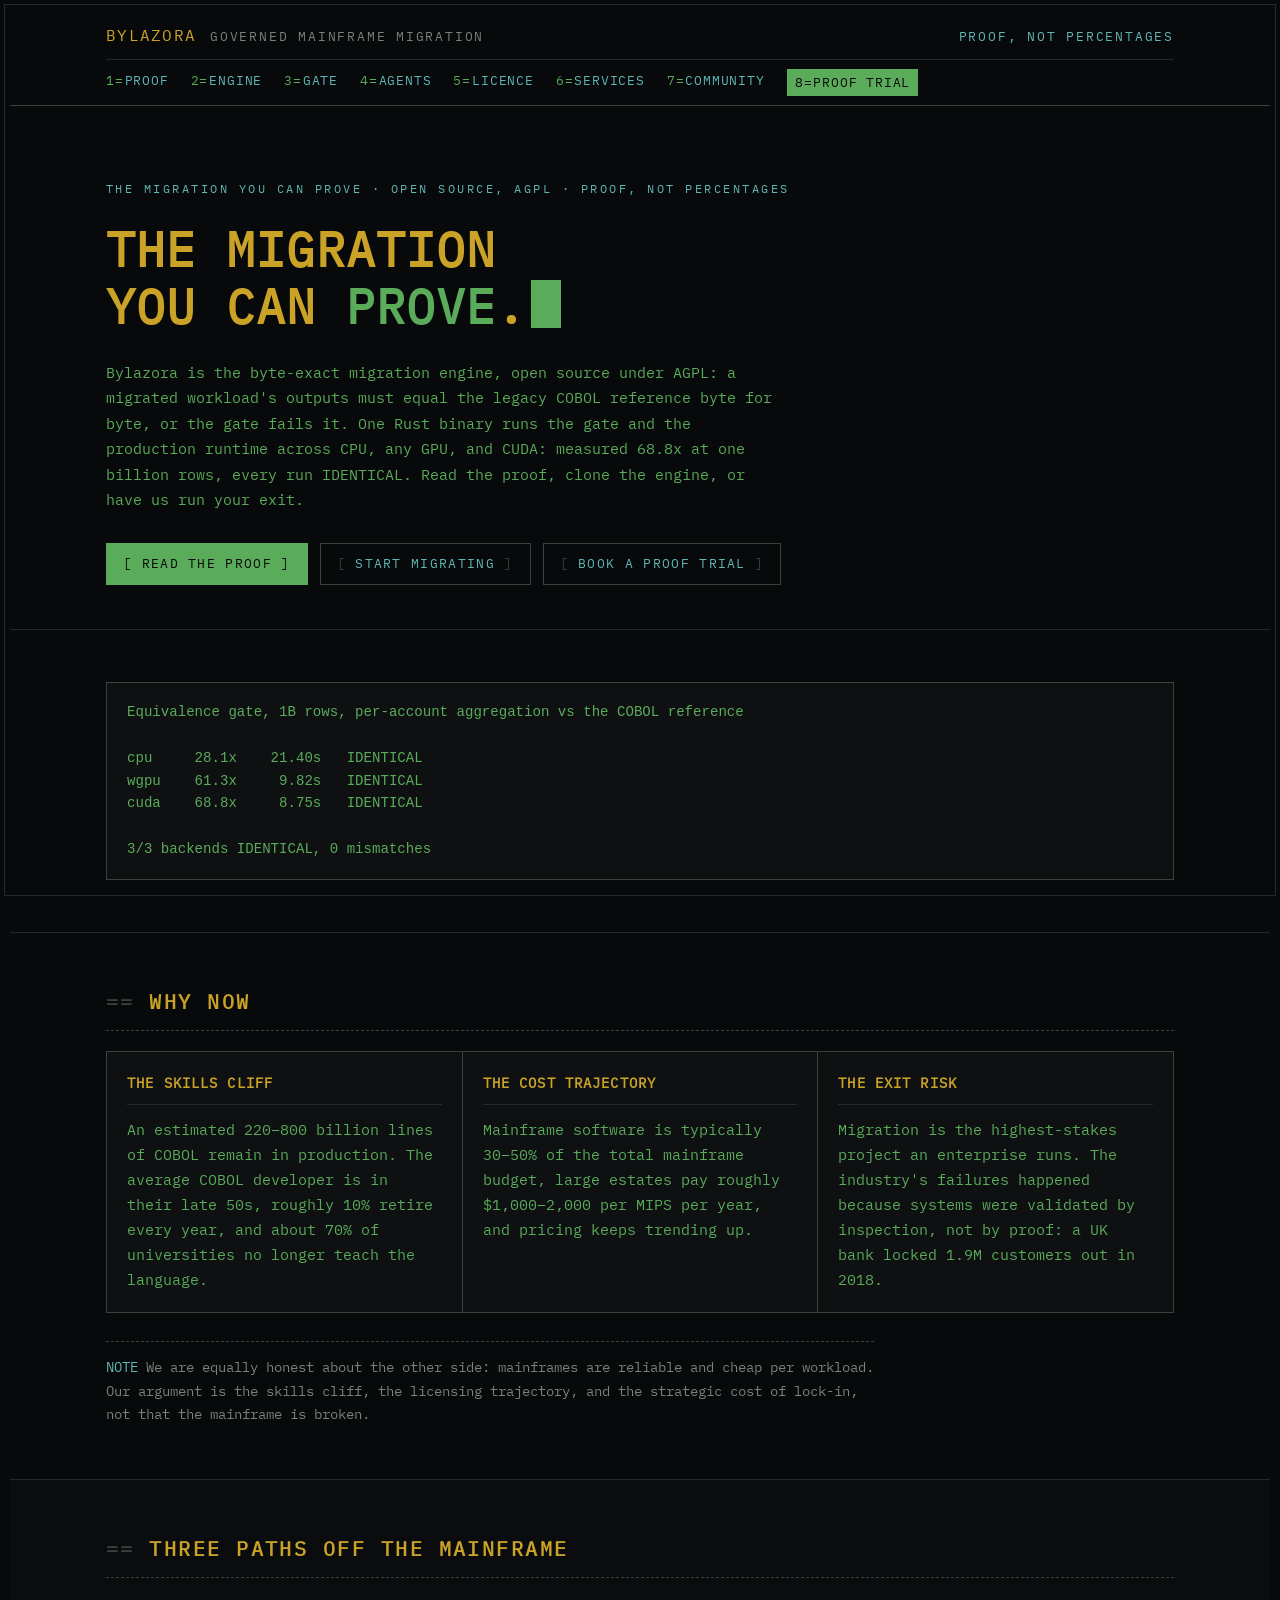
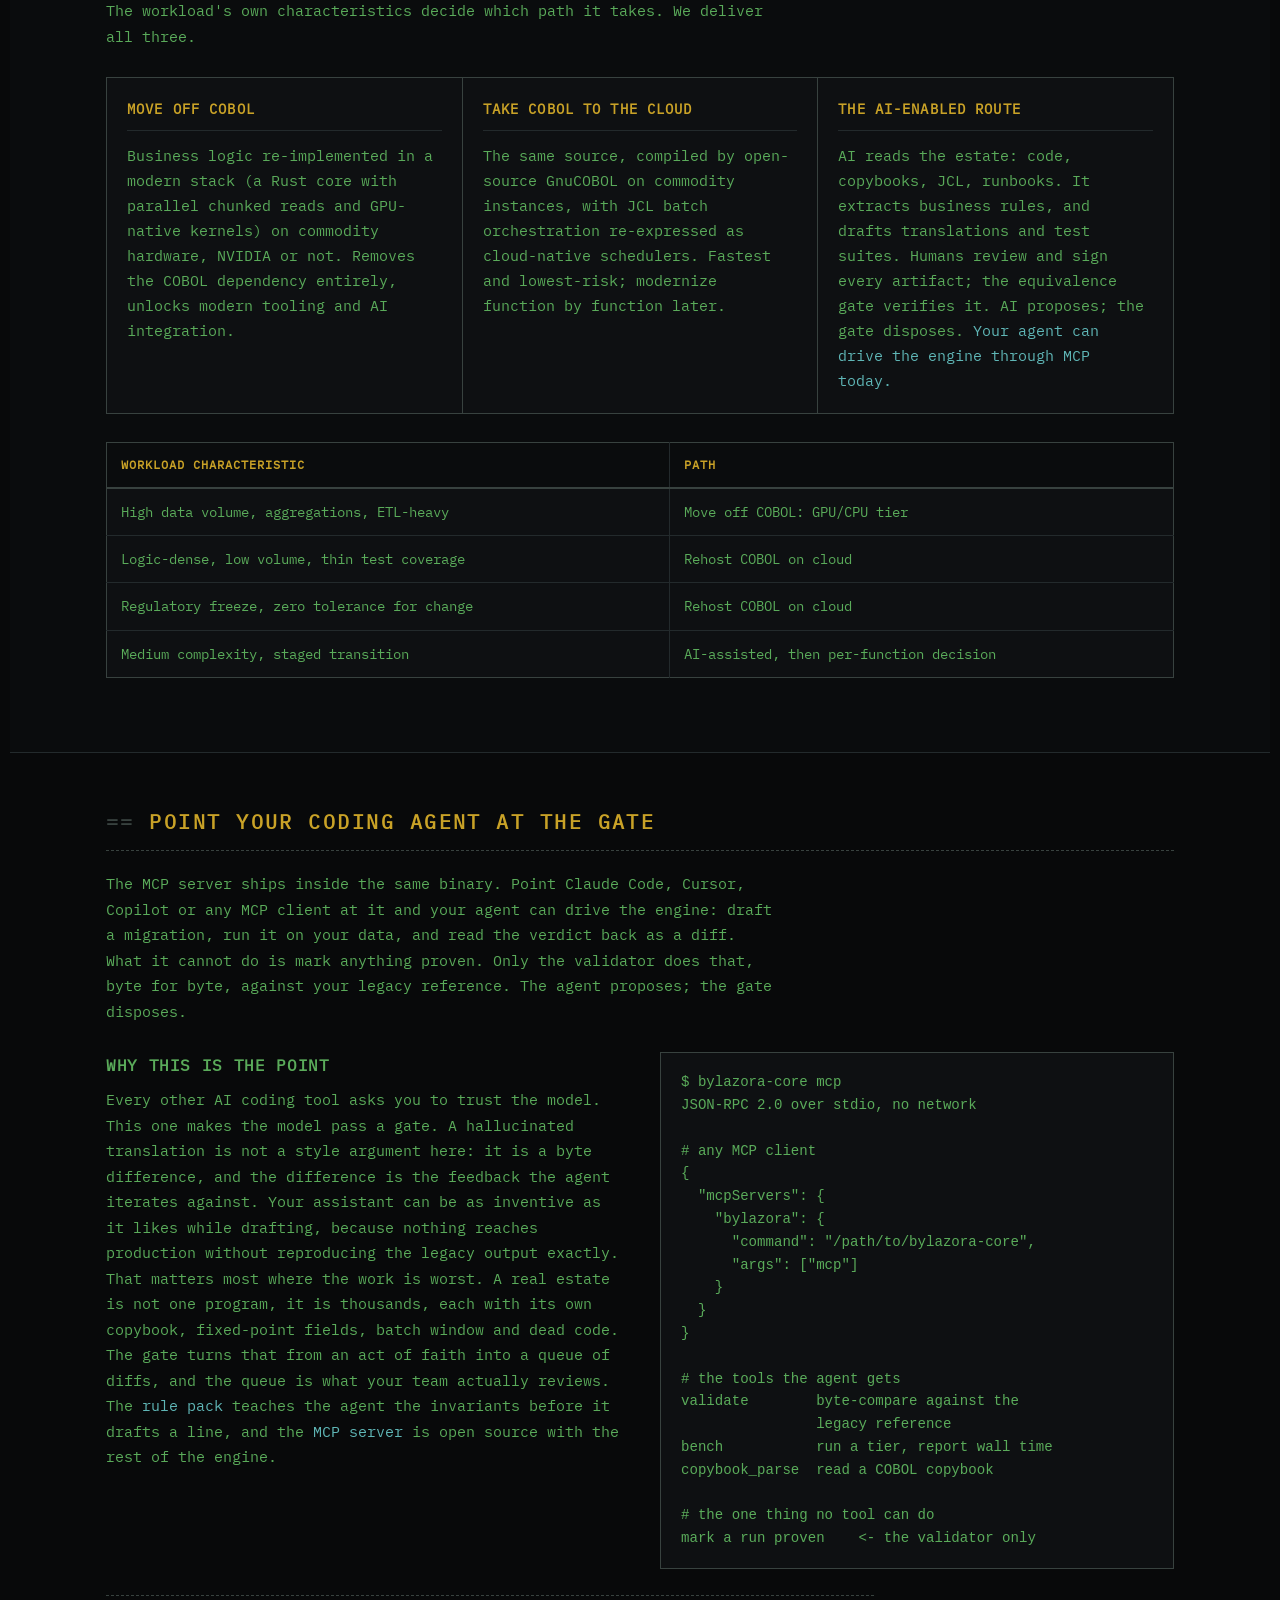
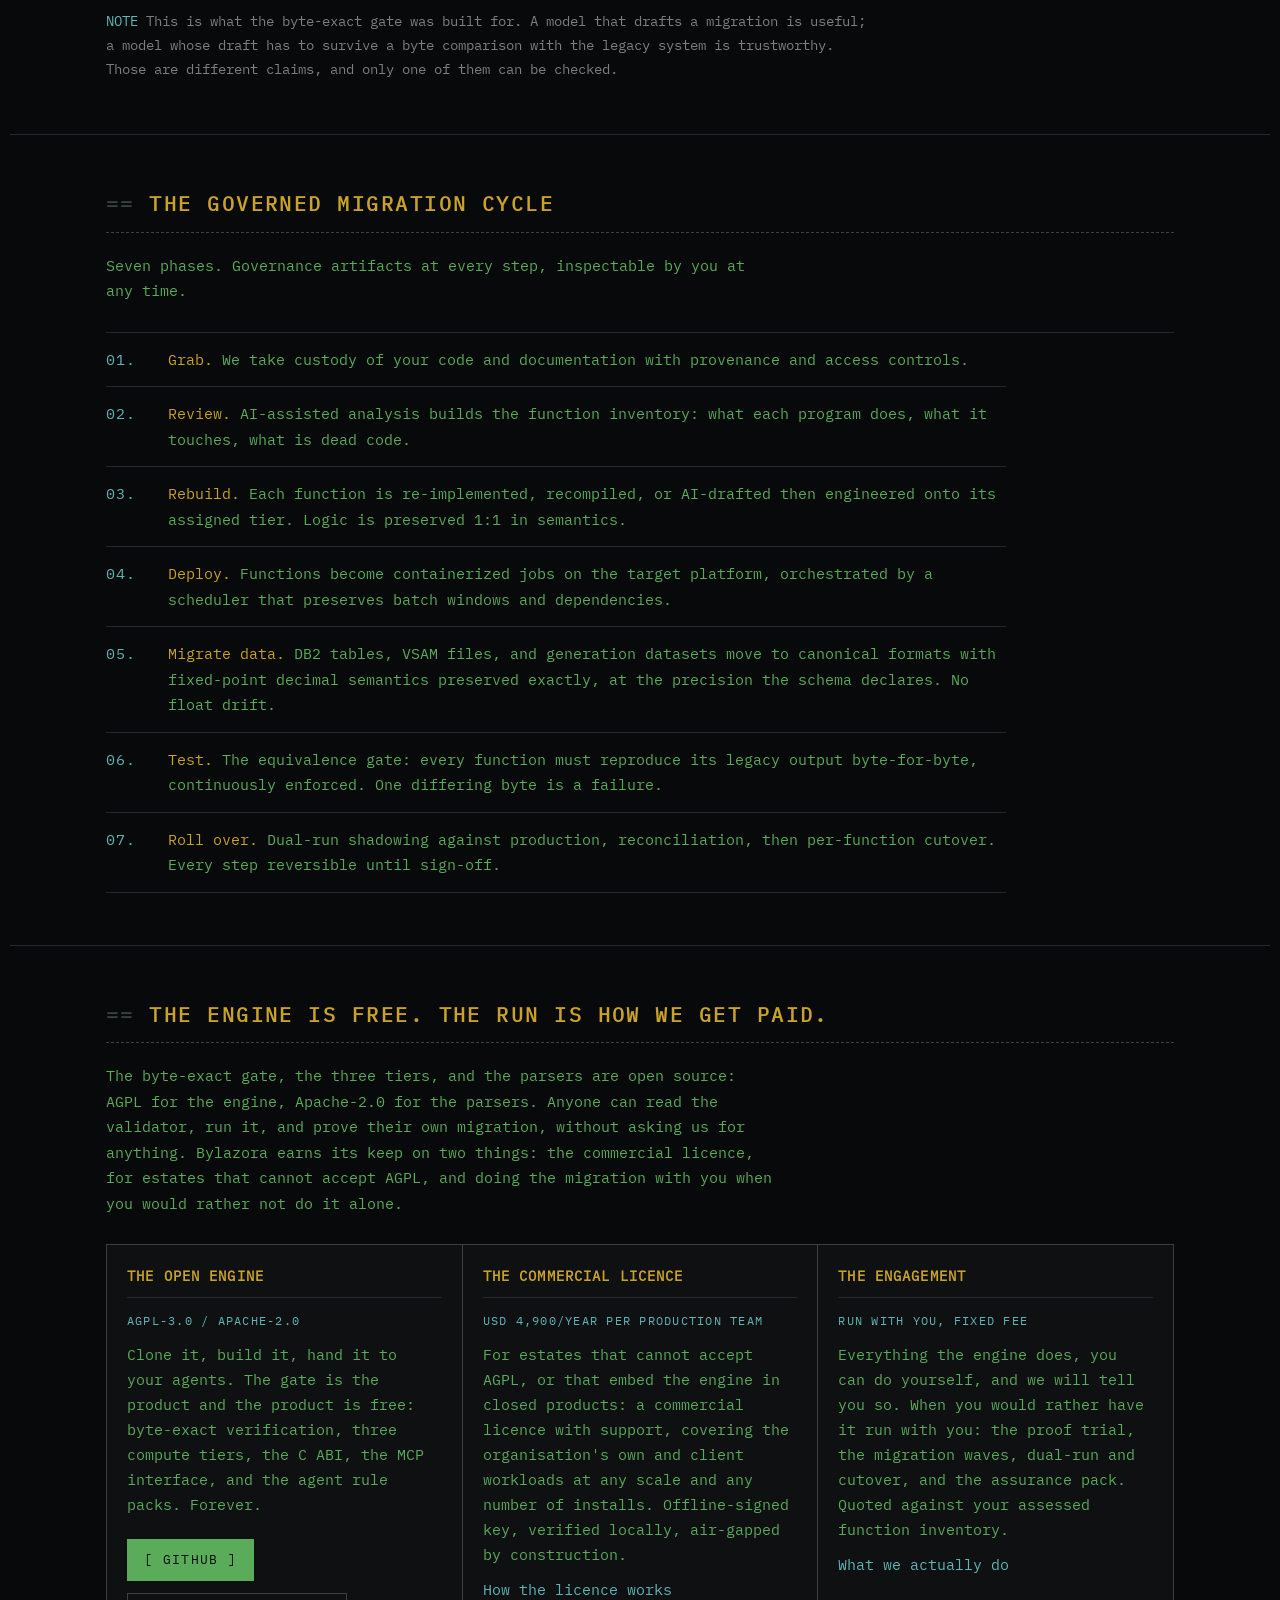
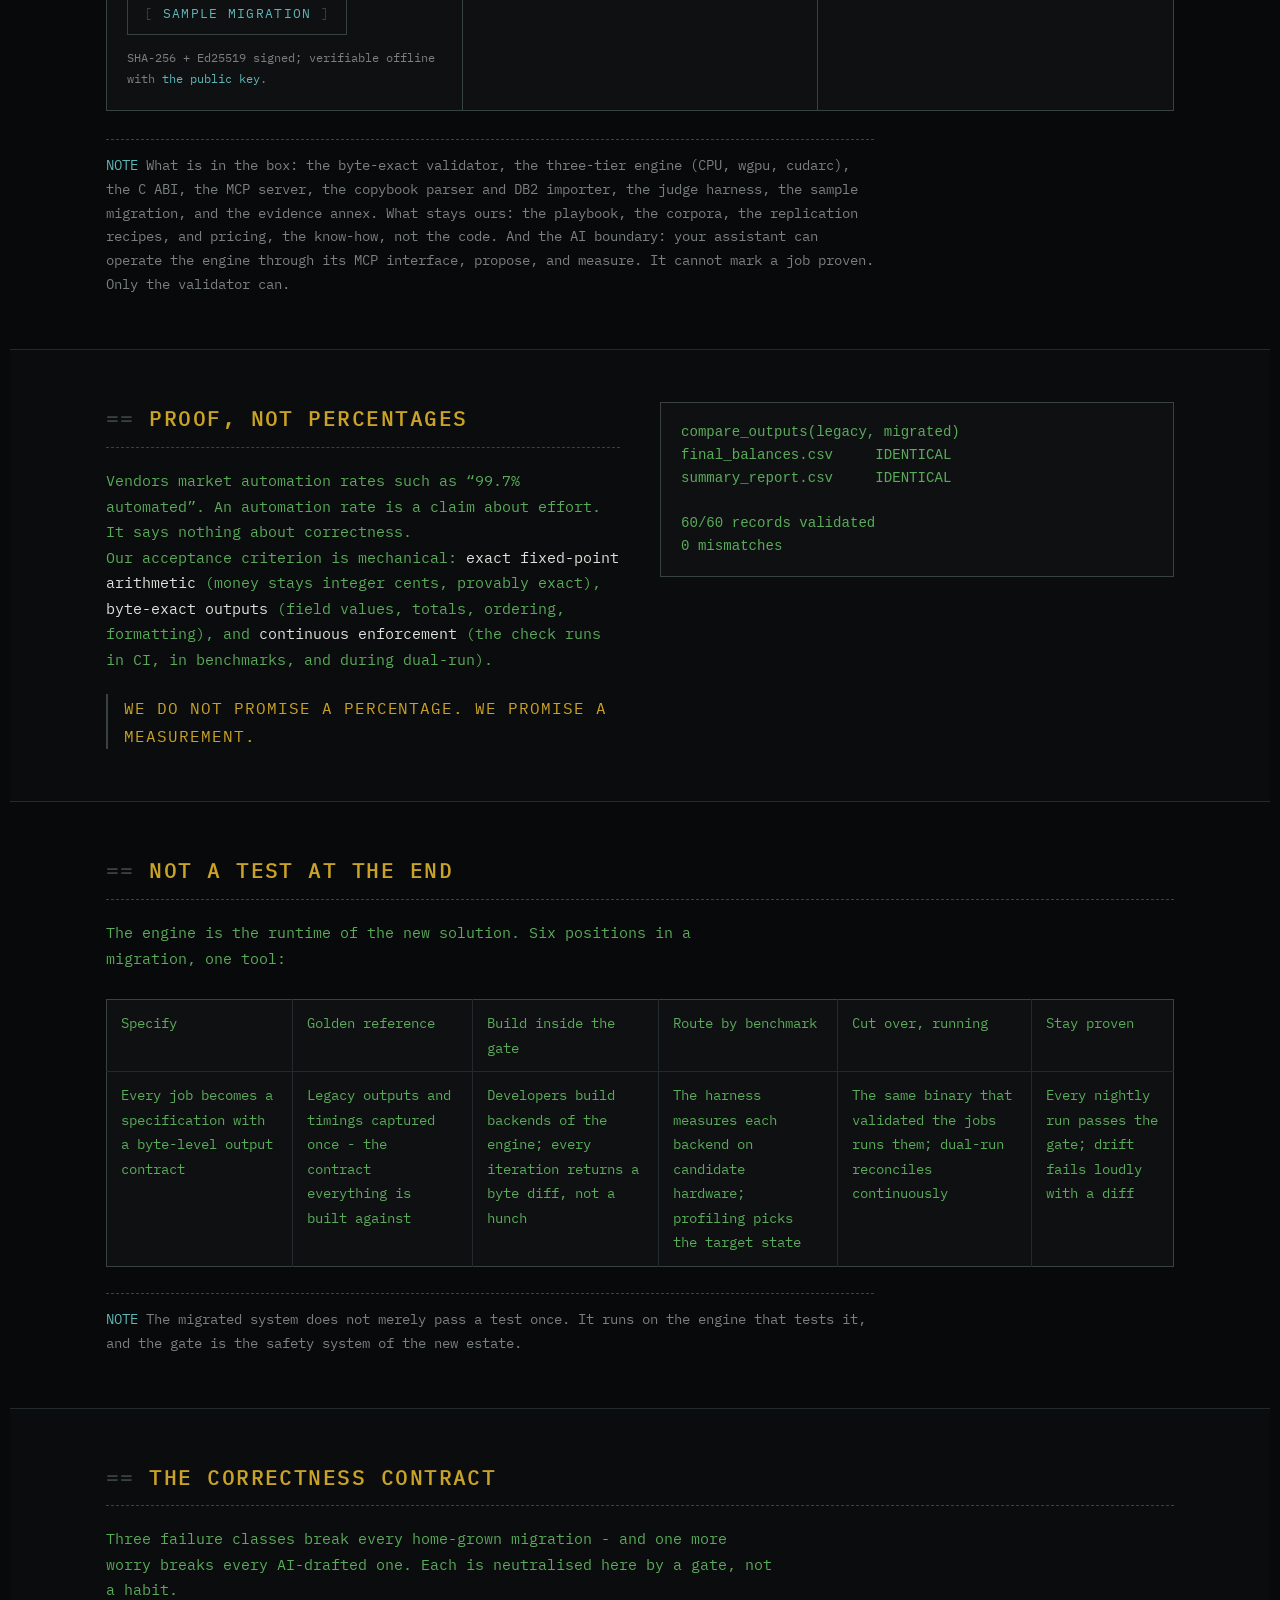
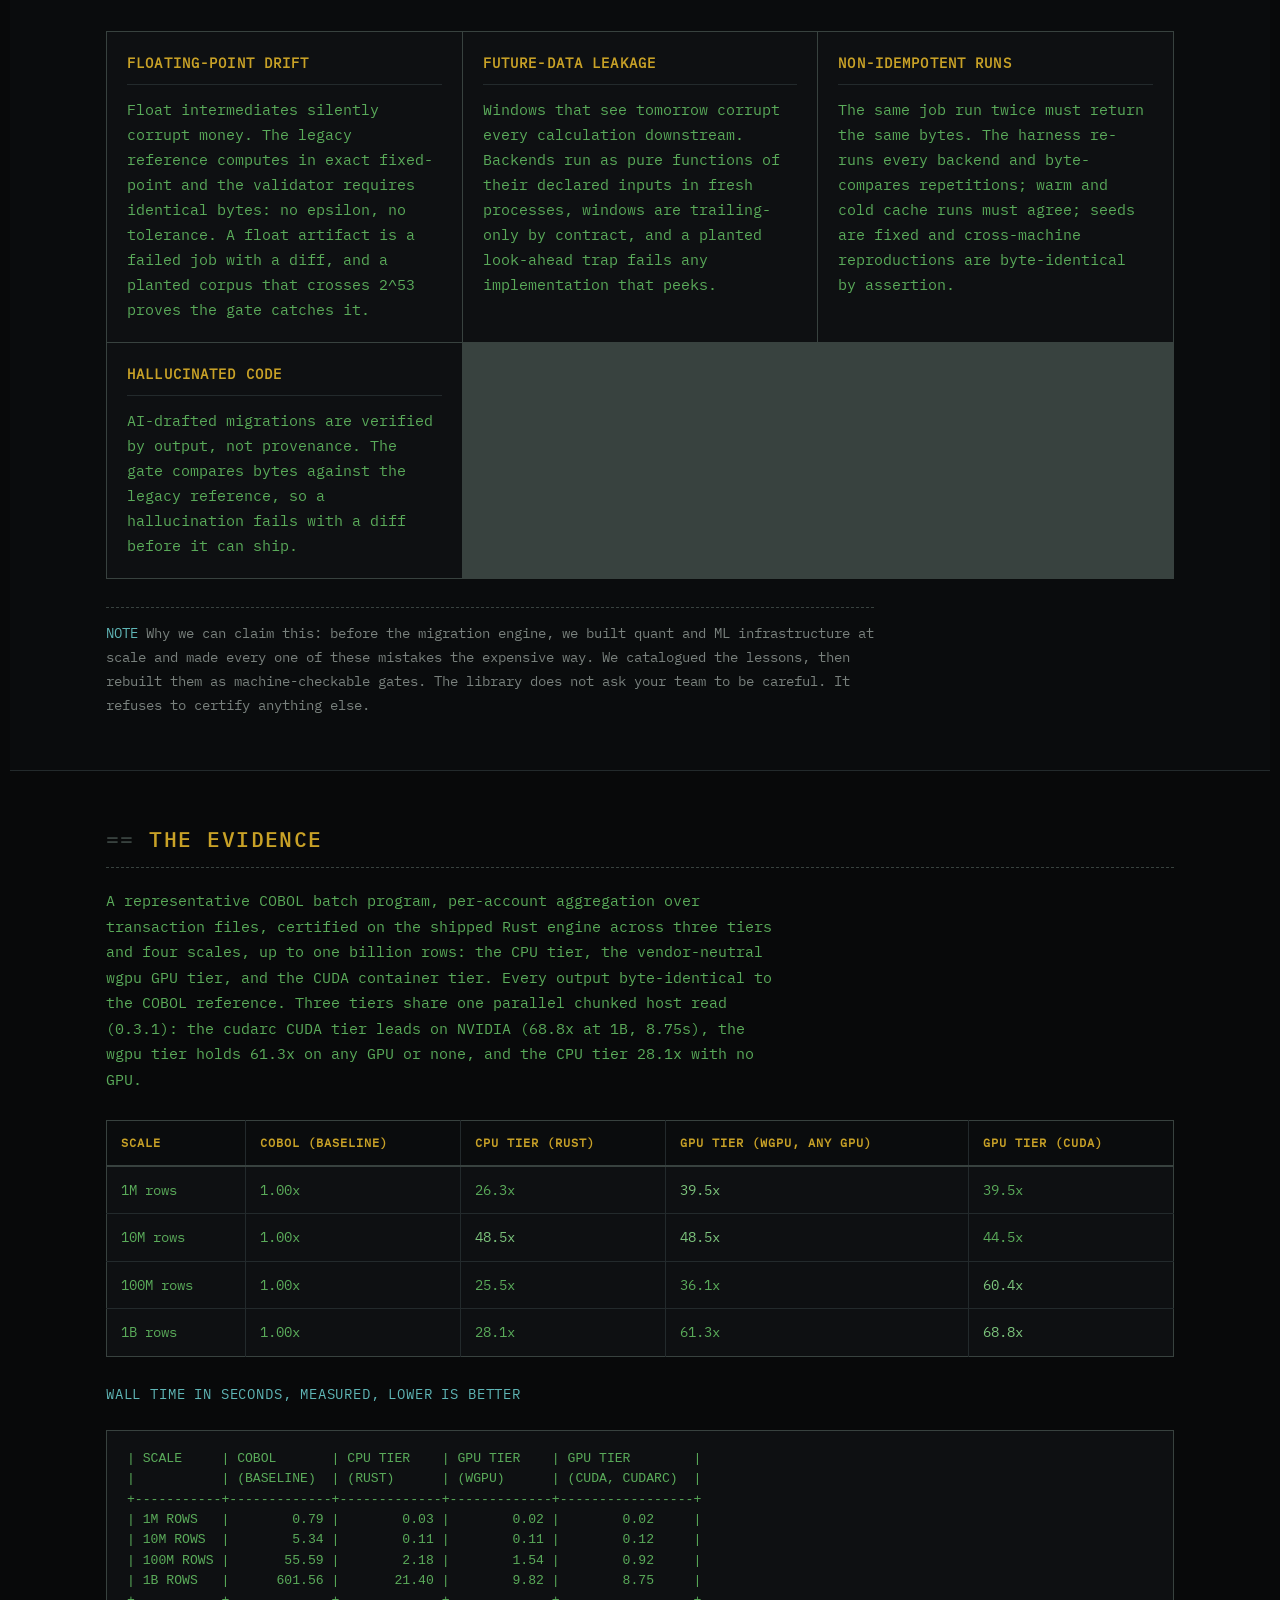
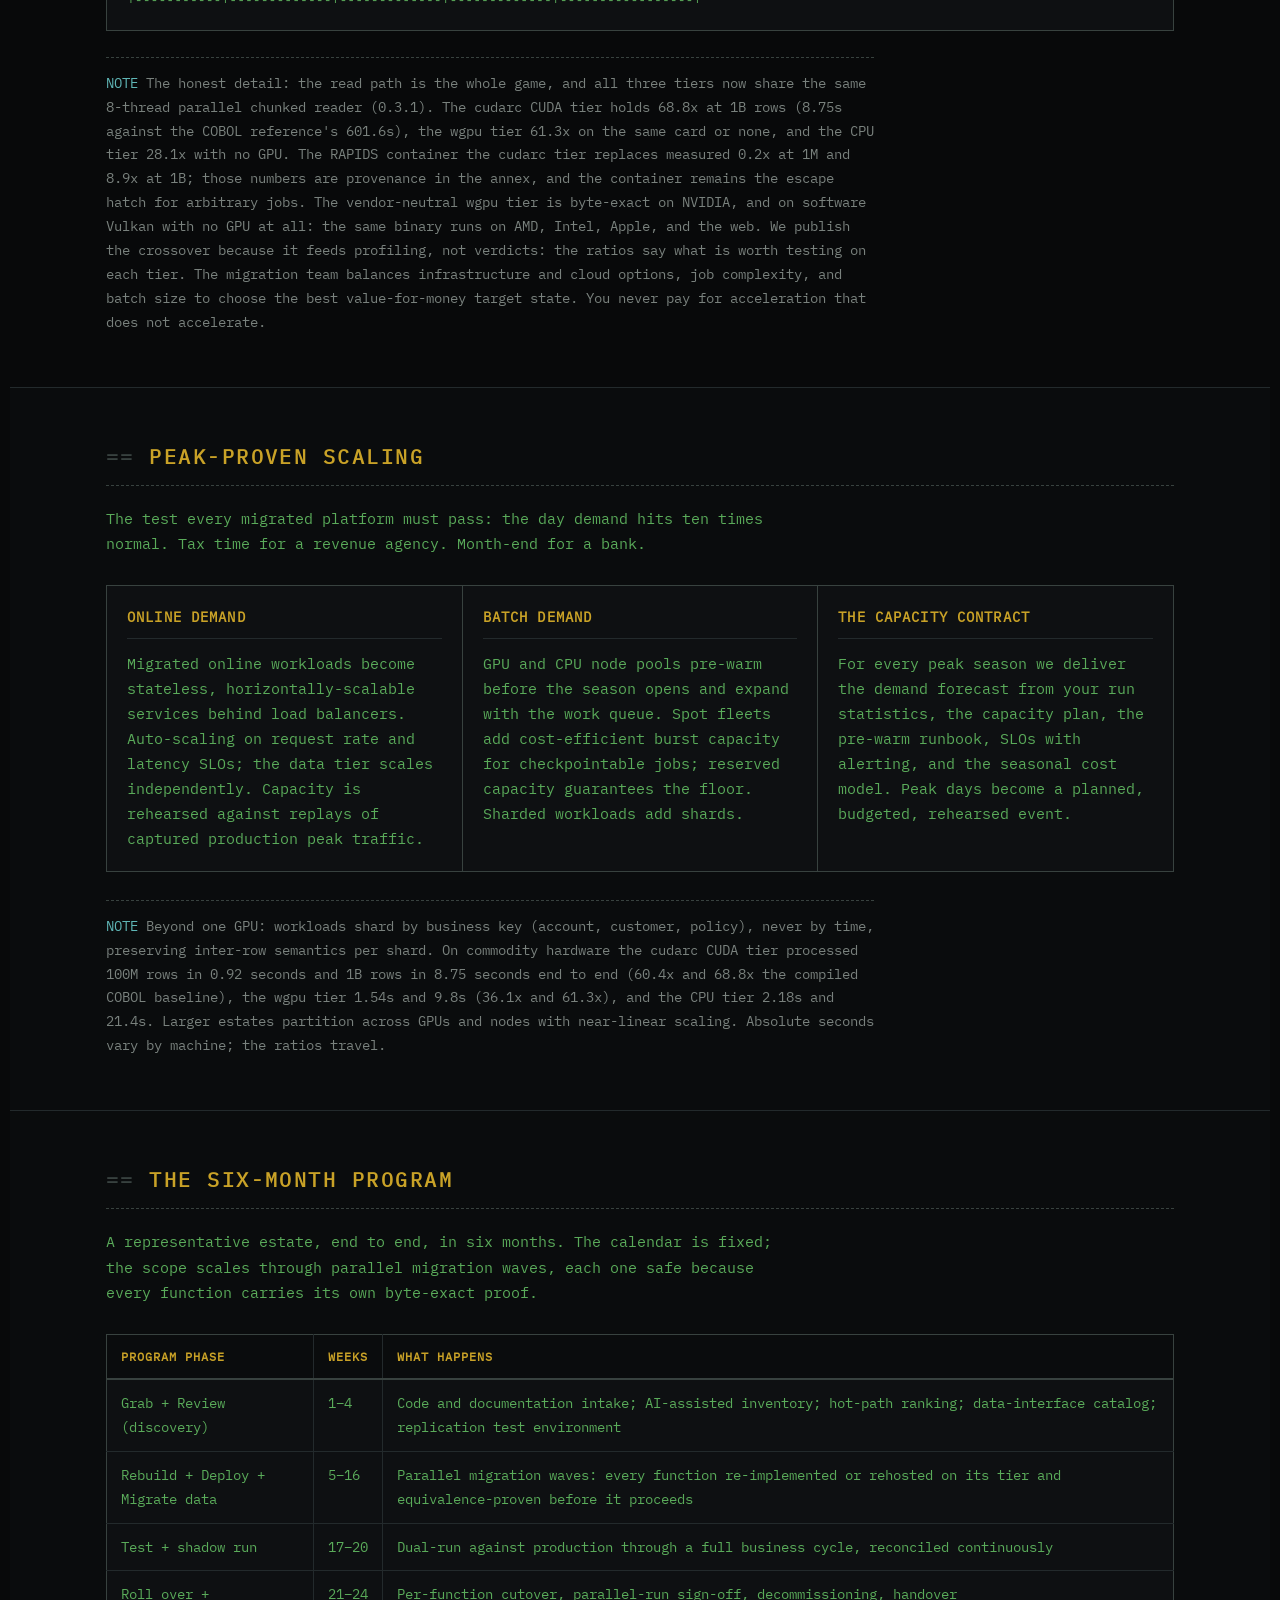
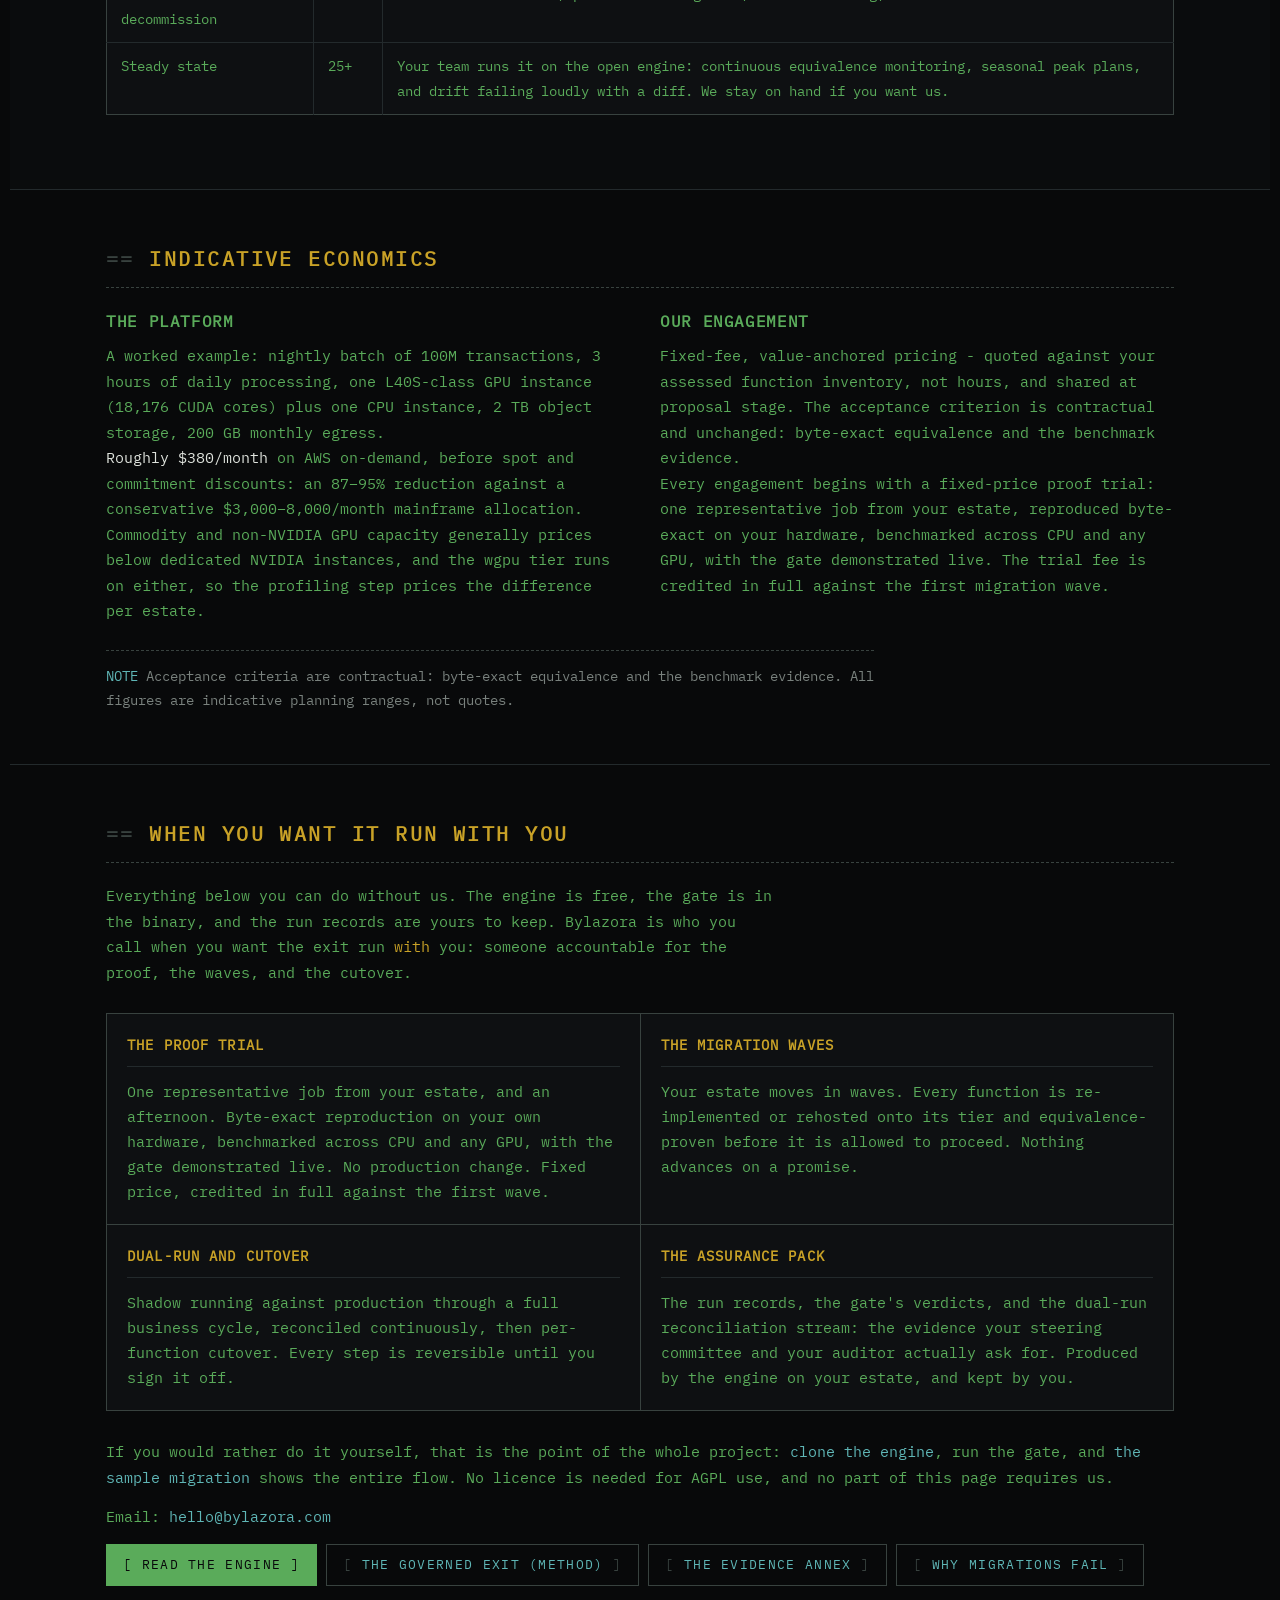
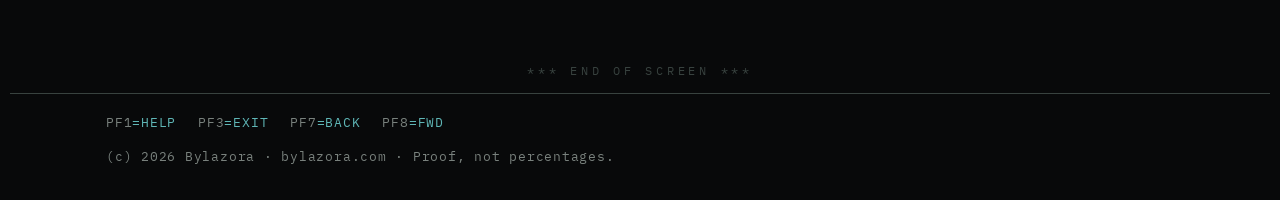
==== index.html @ c78dad65 "Add the MCP section: point your coding agent at the gate; fix the licence page's phantom checkout" ====
<!DOCTYPE html>
<html lang="en">
<head>
<meta charset="utf-8">
<meta name="viewport" content="width=device-width, initial-scale=1">
<title>Bylazora - Governed Mainframe Migration to GPU/CPU Cloud</title>
<meta name="description" content="Bylazora ships the migration engine: a licensable library that moves COBOL mainframe estates to commodity hardware - CPU-only or any GPU, with or without NVIDIA - under byte-exact proof that nothing changed but the platform.">
<link rel="icon" href="assets/favicon.ico" sizes="any">
<link rel="icon" type="image/png" sizes="32x32" href="assets/favicon-32.png">
<link rel="icon" type="image/png" sizes="16x16" href="assets/favicon-16.png">
<link rel="apple-touch-icon" href="assets/apple-touch-icon.png">
<link rel="stylesheet" href="assets/style-v6.css">
</head>
<body>

<header class="site-header">
  <div class="wrap">
    <div class="screen-title">
      <a class="brand" href="index.html">BYLAZORA</a>
      <span class="screen-sub">GOVERNED MAINFRAME MIGRATION</span>
      <span class="screen-right">PROOF, NOT PERCENTAGES</span>
    </div>
    <nav class="pf-row">
      <a href="#evidence"><span class="pf-key">1=</span>PROOF</a>
      <a href="#paths"><span class="pf-key">2=</span>ENGINE</a>
      <a href="#equivalence"><span class="pf-key">3=</span>GATE</a>
      <a href="#agents"><span class="pf-key">4=</span>AGENTS</a>
      <a href="licence.html"><span class="pf-key">5=</span>LICENCE</a>
      <a href="#engage"><span class="pf-key">6=</span>SERVICES</a>
      <a href="community.html"><span class="pf-key">7=</span>COMMUNITY</a>
      <a class="is-cta" href="#engage"><span class="pf-key">8=</span>PROOF TRIAL</a>
    </nav>
  </div>
</header>

<section class="hero">
  <div class="wrap">
    <p class="kicker">The migration you can prove &middot; Open source, AGPL &middot; Proof, not percentages</p>
    <h1>The migration<br>you can <span class="accent">prove</span>.<span class="cursor" aria-hidden="true"></span></h1>
    <p class="lede">Bylazora is the byte-exact migration engine, open source under AGPL: a migrated workload's outputs must equal the legacy COBOL reference byte for byte, or the gate fails it. One Rust binary runs the gate and the production runtime across CPU, any GPU, and CUDA: measured 68.8x at one billion rows, every run IDENTICAL. Read the proof, clone the engine, or have us run your exit.</p>
    <div class="hero-ctas">
      <a class="btn btn-primary" href="evidence.html">Read the proof</a>
      <a class="btn btn-ghost" href="https://github.com/bylazora">Start migrating</a>
      <a class="btn btn-ghost" href="#engage">Book a proof trial</a>
    </div>
  </div>
</section>

<section class="section">
  <div class="wrap">
    <div class="codeblock">
      <pre><code>Equivalence gate, 1B rows, per-account aggregation vs the COBOL reference

cpu     28.1x    21.40s   IDENTICAL
wgpu    61.3x     9.82s   IDENTICAL
cuda    68.8x     8.75s   IDENTICAL

3/3 backends IDENTICAL, 0 mismatches</code></pre>
    </div>
  </div>
</section>

<section id="problem" class="section">
  <div class="wrap">
    <h2>Why now</h2>
    <div class="three-col">
      <div class="card">
        <h3>The skills cliff</h3>
        <p>An estimated 220&ndash;800 billion lines of COBOL remain in production. The average COBOL developer is in their late 50s, roughly 10% retire every year, and about 70% of universities no longer teach the language.</p>
      </div>
      <div class="card">
        <h3>The cost trajectory</h3>
        <p>Mainframe software is typically 30&ndash;50% of the total mainframe budget, large estates pay roughly $1,000&ndash;2,000 per MIPS per year, and pricing keeps trending up.</p>
      </div>
      <div class="card">
        <h3>The exit risk</h3>
        <p>Migration is the highest-stakes project an enterprise runs. The industry's failures happened because systems were validated by inspection, not by proof: a UK bank locked 1.9M customers out in 2018.</p>
      </div>
    </div>
    <p class="note">We are equally honest about the other side: mainframes are reliable and cheap per workload. Our argument is the skills cliff, the licensing trajectory, and the strategic cost of lock-in, not that the mainframe is broken.</p>
  </div>
</section>

<section id="paths" class="section alt">
  <div class="wrap">
    <h2>Three paths off the mainframe</h2>
    <p class="section-lede">The workload's own characteristics decide which path it takes. We deliver all three.</p>
    <div class="three-col">
      <div class="card">
        <h3>Move off COBOL</h3>
        <p>Business logic re-implemented in a modern stack (a Rust core with parallel chunked reads and GPU-native kernels) on commodity hardware, NVIDIA or not. Removes the COBOL dependency entirely, unlocks modern tooling and AI integration.</p>
      </div>
      <div class="card">
        <h3>Take COBOL to the cloud</h3>
        <p>The same source, compiled by open-source GnuCOBOL on commodity instances, with JCL batch orchestration re-expressed as cloud-native schedulers. Fastest and lowest-risk; modernize function by function later.</p>
      </div>
      <div class="card">
        <h3>The AI-enabled route</h3>
        <p>AI reads the estate: code, copybooks, JCL, runbooks. It extracts business rules, and drafts translations and test suites. Humans review and sign every artifact; the equivalence gate verifies it. AI proposes; the gate disposes. <a href="#agents">Your agent can drive the engine through MCP today.</a></p>
      </div>
    </div>
    <table>
      <tr><th>Workload characteristic</th><th>Path</th></tr>
      <tr><td>High data volume, aggregations, ETL-heavy</td><td>Move off COBOL: GPU/CPU tier</td></tr>
      <tr><td>Logic-dense, low volume, thin test coverage</td><td>Rehost COBOL on cloud</td></tr>
      <tr><td>Regulatory freeze, zero tolerance for change</td><td>Rehost COBOL on cloud</td></tr>
      <tr><td>Medium complexity, staged transition</td><td>AI-assisted, then per-function decision</td></tr>
    </table>
  </div>
</section>

<section id="agents" class="section">
  <div class="wrap">
    <h2>Point your coding agent at the gate</h2>
    <p class="section-lede">The MCP server ships inside the same binary. Point Claude Code, Cursor, Copilot or any MCP client at it and your agent can drive the engine: draft a migration, run it on your data, and read the verdict back as a diff. What it cannot do is mark anything proven. Only the validator does that, byte for byte, against your legacy reference. The agent proposes; the gate disposes.</p>
    <div class="two-col">
      <div>
        <h3>Why this is the point</h3>
        <p>Every other AI coding tool asks you to trust the model. This one makes the model pass a gate. A hallucinated translation is not a style argument here: it is a byte difference, and the difference is the feedback the agent iterates against. Your assistant can be as inventive as it likes while drafting, because nothing reaches production without reproducing the legacy output exactly.</p>
        <p>That matters most where the work is worst. A real estate is not one program, it is thousands, each with its own copybook, fixed-point fields, batch window and dead code. The gate turns that from an act of faith into a queue of diffs, and the queue is what your team actually reviews.</p>
        <p>The <a href="https://github.com/bylazora/bylazora/tree/main/agents">rule pack</a> teaches the agent the invariants before it drafts a line, and the <a href="https://github.com/bylazora/bylazora/tree/main/engine/src/mcp.rs">MCP server</a> is open source with the rest of the engine.</p>
      </div>
      <div class="codeblock">
        <pre><code>$ bylazora-core mcp
JSON-RPC 2.0 over stdio, no network

# any MCP client
{
  "mcpServers": {
    "bylazora": {
      "command": "/path/to/bylazora-core",
      "args": ["mcp"]
    }
  }
}

# the tools the agent gets
validate        byte-compare against the
                legacy reference
bench           run a tier, report wall time
copybook_parse  read a COBOL copybook

# the one thing no tool can do
mark a run proven    <- the validator only</code></pre>
      </div>
    </div>
    <p class="note">This is what the byte-exact gate was built for. A model that drafts a migration is useful; a model whose draft has to survive a byte comparison with the legacy system is trustworthy. Those are different claims, and only one of them can be checked.</p>
  </div>
</section>

<section id="cycle" class="section">
  <div class="wrap">
    <h2>The governed migration cycle</h2>
    <p class="section-lede">Seven phases. Governance artifacts at every step, inspectable by you at any time.</p>
    <ol class="cycle">
      <li><strong>Grab.</strong> We take custody of your code and documentation with provenance and access controls.</li>
      <li><strong>Review.</strong> AI-assisted analysis builds the function inventory: what each program does, what it touches, what is dead code.</li>
      <li><strong>Rebuild.</strong> Each function is re-implemented, recompiled, or AI-drafted then engineered onto its assigned tier. Logic is preserved 1:1 in semantics.</li>
      <li><strong>Deploy.</strong> Functions become containerized jobs on the target platform, orchestrated by a scheduler that preserves batch windows and dependencies.</li>
      <li><strong>Migrate data.</strong> DB2 tables, VSAM files, and generation datasets move to canonical formats with fixed-point decimal semantics preserved exactly, at the precision the schema declares. No float drift.</li>
      <li><strong>Test.</strong> The equivalence gate: every function must reproduce its legacy output byte-for-byte, continuously enforced. One differing byte is a failure.</li>
      <li><strong>Roll over.</strong> Dual-run shadowing against production, reconciliation, then per-function cutover. Every step reversible until sign-off.</li>
    </ol>
  </div>
</section>

<section id="licence" class="section">
  <div class="wrap">
    <h2>The engine is free. The run is how we get paid.</h2>
    <p class="section-lede">The byte-exact gate, the three tiers, and the parsers are open source: AGPL for the engine, Apache-2.0 for the parsers. Anyone can read the validator, run it, and prove their own migration, without asking us for anything. Bylazora earns its keep on two things: the commercial licence, for estates that cannot accept AGPL, and doing the migration with you when you would rather not do it alone.</p>
    <div class="three-col">
      <div class="card">
        <h3>The open engine</h3>
        <p class="tier">AGPL-3.0 / Apache-2.0</p>
        <p>Clone it, build it, hand it to your agents. The gate is the product and the product is free: byte-exact verification, three compute tiers, the C ABI, the MCP interface, and the agent rule packs. Forever.</p>
        <p><a class="btn btn-primary" href="https://github.com/bylazora">GitHub</a> <a class="btn btn-ghost" href="sample/bylazora-sample-migration.tar.gz">Sample migration</a></p>
        <p class="sig">SHA-256 + Ed25519 signed; verifiable offline with <a href="sample/bylazora-release-key.pem">the public key</a>.</p>
      </div>
      <div class="card">
        <h3>The commercial licence</h3>
        <p class="tier">USD 4,900/year per production team</p>
        <p>For estates that cannot accept AGPL, or that embed the engine in closed products: a commercial licence with support, covering the organisation's own and client workloads at any scale and any number of installs. Offline-signed key, verified locally, air-gapped by construction.</p>
        <p><a href="licence.html">How the licence works</a></p>
      </div>
      <div class="card">
        <h3>The engagement</h3>
        <p class="tier">Run with you, fixed fee</p>
        <p>Everything the engine does, you can do yourself, and we will tell you so. When you would rather have it run with you: the proof trial, the migration waves, dual-run and cutover, and the assurance pack. Quoted against your assessed function inventory.</p>
        <p><a href="#engage">What we actually do</a></p>
      </div>
    </div>
    <p class="note">What is in the box: the byte-exact validator, the three-tier engine (CPU, wgpu, cudarc), the C ABI, the MCP server, the copybook parser and DB2 importer, the judge harness, the sample migration, and the evidence annex. What stays ours: the playbook, the corpora, the replication recipes, and pricing, the know-how, not the code. And the AI boundary: your assistant can operate the engine through its MCP interface, propose, and measure. It cannot mark a job proven. Only the validator can.</p>
  </div>
</section>

<section id="equivalence" class="section alt">
  <div class="wrap two-col">
    <div>
      <h2>Proof, not percentages</h2>
      <p>Vendors market automation rates such as &ldquo;99.7% automated&rdquo;. An automation rate is a claim about effort. It says nothing about correctness.</p>
      <p>Our acceptance criterion is mechanical: <strong>exact fixed-point arithmetic</strong> (money stays integer cents, provably exact), <strong>byte-exact outputs</strong> (field values, totals, ordering, formatting), and <strong>continuous enforcement</strong> (the check runs in CI, in benchmarks, and during dual-run).</p>
      <p class="pullquote">We do not promise a percentage. We promise a measurement.</p>
    </div>
    <div class="codeblock">
      <pre><code>compare_outputs(legacy, migrated)
final_balances.csv     IDENTICAL
summary_report.csv     IDENTICAL

60/60 records validated
0 mismatches</code></pre>
    </div>
  </div>
</section>

<section id="lifecycle" class="section">
  <div class="wrap">
    <h2>Not a test at the end</h2>
    <p class="section-lede">The engine is the runtime of the new solution. Six positions in a migration, one tool:</p>
    <table class="roadmap">
      <tr><td>Specify</td><td>Golden reference</td><td>Build inside the gate</td><td>Route by benchmark</td><td>Cut over, running</td><td>Stay proven</td></tr>
      <tr><td>Every job becomes a specification with a byte-level output contract</td><td>Legacy outputs and timings captured once - the contract everything is built against</td><td>Developers build backends of the engine; every iteration returns a byte diff, not a hunch</td><td>The harness measures each backend on candidate hardware; profiling picks the target state</td><td>The same binary that validated the jobs runs them; dual-run reconciles continuously</td><td>Every nightly run passes the gate; drift fails loudly with a diff</td></tr>
    </table>
    <p class="note">The migrated system does not merely pass a test once. It runs on the engine that tests it, and the gate is the safety system of the new estate.</p>
  </div>
</section>

<section id="correctness" class="section alt">
  <div class="wrap">
    <h2>The correctness contract</h2>
    <p class="section-lede">Three failure classes break every home-grown migration - and one more worry breaks every AI-drafted one. Each is neutralised here by a gate, not a habit.</p>
    <div class="three-col">
      <div class="card">
        <h3>Floating-point drift</h3>
        <p>Float intermediates silently corrupt money. The legacy reference computes in exact fixed-point and the validator requires identical bytes: no epsilon, no tolerance. A float artifact is a failed job with a diff, and a planted corpus that crosses 2^53 proves the gate catches it.</p>
      </div>
      <div class="card">
        <h3>Future-data leakage</h3>
        <p>Windows that see tomorrow corrupt every calculation downstream. Backends run as pure functions of their declared inputs in fresh processes, windows are trailing-only by contract, and a planted look-ahead trap fails any implementation that peeks.</p>
      </div>
      <div class="card">
        <h3>Non-idempotent runs</h3>
        <p>The same job run twice must return the same bytes. The harness re-runs every backend and byte-compares repetitions; warm and cold cache runs must agree; seeds are fixed and cross-machine reproductions are byte-identical by assertion.</p>
      </div>
      <div class="card">
        <h3>Hallucinated code</h3>
        <p>AI-drafted migrations are verified by output, not provenance. The gate compares bytes against the legacy reference, so a hallucination fails with a diff before it can ship.</p>
      </div>
    </div>
    <p class="note">Why we can claim this: before the migration engine, we built quant and ML infrastructure at scale and made every one of these mistakes the expensive way. We catalogued the lessons, then rebuilt them as machine-checkable gates. The library does not ask your team to be careful. It refuses to certify anything else.</p>
  </div>
</section>

<section id="evidence" class="section">
  <div class="wrap">
    <h2>The evidence</h2>
    <p class="section-lede">A representative COBOL batch program, per-account aggregation over transaction files, certified on the shipped Rust engine across three tiers and four scales, up to one billion rows: the CPU tier, the vendor-neutral wgpu GPU tier, and the CUDA container tier. Every output byte-identical to the COBOL reference. Three tiers share one parallel chunked host read (0.3.1): the cudarc CUDA tier leads on NVIDIA (68.8x at 1B, 8.75s), the wgpu tier holds 61.3x on any GPU or none, and the CPU tier 28.1x with no GPU.</p>
    <table>
      <tr><th>Scale</th><th>COBOL (baseline)</th><th>CPU tier (Rust)</th><th>GPU tier (wgpu, any GPU)</th><th>GPU tier (CUDA)</th></tr>
      <tr><td>1M rows</td><td>1.00x</td><td>26.3x</td><td><strong>39.5x</strong></td><td>39.5x</td></tr>
      <tr><td>10M rows</td><td>1.00x</td><td><strong>48.5x</strong></td><td><strong>48.5x</strong></td><td>44.5x</td></tr>
      <tr><td>100M rows</td><td>1.00x</td><td>25.5x</td><td>36.1x</td><td><strong>60.4x</strong></td></tr>
      <tr><td>1B rows</td><td>1.00x</td><td>28.1x</td><td>61.3x</td><td><strong>68.8x</strong></td></tr>
    </table>
    <p class="field" style="margin-top:26px">Wall time in seconds, measured, lower is better</p>
<div class="ascii-table" role="img" aria-label="Wall time in seconds by scale and tier: 1M rows 0.79 0.03 0.02 0.02; 10M rows 5.34 0.11 0.11 0.12; 100M rows 55.59 2.18 1.54 0.92; 1B rows 601.56 21.40 9.82 8.75, for COBOL baseline, CPU tier, wgpu tier and CUDA tier respectively."><pre><code>| SCALE     | COBOL       | CPU TIER    | GPU TIER    | GPU TIER        |
|           | (BASELINE)  | (RUST)      | (WGPU)      | (CUDA, CUDARC)  |
+-----------+-------------+-------------+-------------+-----------------+
| 1M ROWS   |        0.79 |        0.03 |        0.02 |        0.02     |
| 10M ROWS  |        5.34 |        0.11 |        0.11 |        0.12     |
| 100M ROWS |       55.59 |        2.18 |        1.54 |        0.92     |
| 1B ROWS   |      601.56 |       21.40 |        9.82 |        8.75     |
+-----------+-------------+-------------+-------------+-----------------+</code></pre></div>
    <p class="note">The honest detail: the read path is the whole game, and all three tiers now share the same 8-thread parallel chunked reader (0.3.1). The cudarc CUDA tier holds 68.8x at 1B rows (8.75s against the COBOL reference's 601.6s), the wgpu tier 61.3x on the same card or none, and the CPU tier 28.1x with no GPU. The RAPIDS container the cudarc tier replaces measured 0.2x at 1M and 8.9x at 1B; those numbers are provenance in the annex, and the container remains the escape hatch for arbitrary jobs. The vendor-neutral wgpu tier is byte-exact on NVIDIA, and on software Vulkan with no GPU at all: the same binary runs on AMD, Intel, Apple, and the web. We publish the crossover because it feeds profiling, not verdicts: the ratios say what is worth testing on each tier. The migration team balances infrastructure and cloud options, job complexity, and batch size to choose the best value-for-money target state. You never pay for acceleration that does not accelerate.</p>
  </div>
</section>

<section id="scaling" class="section alt">
  <div class="wrap">
    <h2>Peak-proven scaling</h2>
    <p class="section-lede">The test every migrated platform must pass: the day demand hits ten times normal. Tax time for a revenue agency. Month-end for a bank.</p>
    <div class="three-col">
      <div class="card">
        <h3>Online demand</h3>
        <p>Migrated online workloads become stateless, horizontally-scalable services behind load balancers. Auto-scaling on request rate and latency SLOs; the data tier scales independently. Capacity is rehearsed against replays of captured production peak traffic.</p>
      </div>
      <div class="card">
        <h3>Batch demand</h3>
        <p>GPU and CPU node pools pre-warm before the season opens and expand with the work queue. Spot fleets add cost-efficient burst capacity for checkpointable jobs; reserved capacity guarantees the floor. Sharded workloads add shards.</p>
      </div>
      <div class="card">
        <h3>The capacity contract</h3>
        <p>For every peak season we deliver the demand forecast from your run statistics, the capacity plan, the pre-warm runbook, SLOs with alerting, and the seasonal cost model. Peak days become a planned, budgeted, rehearsed event.</p>
      </div>
    </div>
    <p class="note">Beyond one GPU: workloads shard by business key (account, customer, policy), never by time, preserving inter-row semantics per shard. On commodity hardware the cudarc CUDA tier processed 100M rows in 0.92 seconds and 1B rows in 8.75 seconds end to end (60.4x and 68.8x the compiled COBOL baseline), the wgpu tier 1.54s and 9.8s (36.1x and 61.3x), and the CPU tier 2.18s and 21.4s. Larger estates partition across GPUs and nodes with near-linear scaling. Absolute seconds vary by machine; the ratios travel.</p>
  </div>
</section>

<section id="timeline" class="section alt">
  <div class="wrap">
    <h2>The six-month program</h2>
    <p class="section-lede">A representative estate, end to end, in six months. The calendar is fixed; the scope scales through parallel migration waves, each one safe because every function carries its own byte-exact proof.</p>
    <table>
      <tr><th>Program phase</th><th>Weeks</th><th>What happens</th></tr>
      <tr><td>Grab + Review (discovery)</td><td>1&ndash;4</td><td>Code and documentation intake; AI-assisted inventory; hot-path ranking; data-interface catalog; replication test environment</td></tr>
      <tr><td>Rebuild + Deploy + Migrate data</td><td>5&ndash;16</td><td>Parallel migration waves: every function re-implemented or rehosted on its tier and equivalence-proven before it proceeds</td></tr>
      <tr><td>Test + shadow run</td><td>17&ndash;20</td><td>Dual-run against production through a full business cycle, reconciled continuously</td></tr>
      <tr><td>Roll over + decommission</td><td>21&ndash;24</td><td>Per-function cutover, parallel-run sign-off, decommissioning, handover</td></tr>
      <tr><td>Steady state</td><td>25+</td><td>Your team runs it on the open engine: continuous equivalence monitoring, seasonal peak plans, and drift failing loudly with a diff. We stay on hand if you want us.</td></tr>
    </table>
  </div>
</section>

<section id="economics" class="section">
  <div class="wrap">
    <h2>Indicative economics</h2>
    <div class="two-col">
      <div>
        <h3>The platform</h3>
        <p>A worked example: nightly batch of 100M transactions, 3 hours of daily processing, one L40S-class GPU instance (18,176 CUDA cores) plus one CPU instance, 2 TB object storage, 200 GB monthly egress.</p>
        <p><strong>Roughly $380/month</strong> on AWS on-demand, before spot and commitment discounts: an 87&ndash;95% reduction against a conservative $3,000&ndash;8,000/month mainframe allocation. Commodity and non-NVIDIA GPU capacity generally prices below dedicated NVIDIA instances, and the wgpu tier runs on either, so the profiling step prices the difference per estate.</p>
      </div>
      <div>
        <h3>Our engagement</h3>
        <p>Fixed-fee, value-anchored pricing - quoted against your assessed function inventory, not hours, and shared at proposal stage. The acceptance criterion is contractual and unchanged: byte-exact equivalence and the benchmark evidence.</p>
        <p>Every engagement begins with a fixed-price proof trial: one representative job from your estate, reproduced byte-exact on your hardware, benchmarked across CPU and any GPU, with the gate demonstrated live. The trial fee is credited in full against the first migration wave.</p>
      </div>    </div>
    <p class="note">Acceptance criteria are contractual: byte-exact equivalence and the benchmark evidence. All figures are indicative planning ranges, not quotes.</p>
  </div>
</section>

<section id="engage" class="section cta">
  <div class="wrap">
    <h2>When you want it run with you</h2>
    <p class="section-lede">Everything below you can do without us. The engine is free, the gate is in the binary, and the run records are yours to keep. Bylazora is who you call when you want the exit run <em>with</em> you: someone accountable for the proof, the waves, and the cutover.</p>
    <div class="grid-2x2">
      <div class="card">
        <h3>The proof trial</h3>
        <p>One representative job from your estate, and an afternoon. Byte-exact reproduction on your own hardware, benchmarked across CPU and any GPU, with the gate demonstrated live. No production change. Fixed price, credited in full against the first wave.</p>
      </div>
      <div class="card">
        <h3>The migration waves</h3>
        <p>Your estate moves in waves. Every function is re-implemented or rehosted onto its tier and equivalence-proven before it is allowed to proceed. Nothing advances on a promise.</p>
      </div>
      <div class="card">
        <h3>Dual-run and cutover</h3>
        <p>Shadow running against production through a full business cycle, reconciled continuously, then per-function cutover. Every step is reversible until you sign it off.</p>
      </div>
      <div class="card">
        <h3>The assurance pack</h3>
        <p>The run records, the gate's verdicts, and the dual-run reconciliation stream: the evidence your steering committee and your auditor actually ask for. Produced by the engine on your estate, and kept by you.</p>
      </div>
    </div>
    <p>If you would rather do it yourself, that is the point of the whole project: <a href="https://github.com/bylazora">clone the engine</a>, run the gate, and <a href="sample/bylazora-sample-migration.tar.gz">the sample migration</a> shows the entire flow. No licence is needed for AGPL use, and no part of this page requires us.</p>
    <p class="contact-line">Email: <a href="mailto:hello@bylazora.com">hello@bylazora.com</a></p>
    <p class="contact-line"><a class="btn btn-primary" href="white-paper.html">Read The Engine</a> <a class="btn btn-ghost" href="white-paper-governed-exit.html">The Governed Exit (method)</a> <a class="btn btn-ghost" href="evidence.html">The Evidence Annex</a> <a class="btn btn-ghost" href="why-migrations-fail.html">Why migrations fail</a></p>
  </div>
</section>

<p class="eos">*** END OF SCREEN ***</p>

<footer class="site-footer">
  <div class="wrap">
    <p class="pf-legend">
      <a href="white-paper.html"><span class="pf-key">PF1</span>=HELP</a>
      <a href="index.html"><span class="pf-key">PF3</span>=EXIT</a>
      <a href="index.html" onclick="history.back();return false;"><span class="pf-key">PF7</span>=BACK</a>
      <a href="index.html" onclick="history.forward();return false;"><span class="pf-key">PF8</span>=FWD</a>
    </p>
    <p class="copyright">(c) 2026 Bylazora &middot; bylazora.com &middot; Proof, not percentages.</p>
  </div>
</footer>

</body>
</html>
---- assets/style-v6.css ----
/* ==========================================================================
   Bylazora - 3270 screen stylesheet (style-v6)

   The site is a 3270 session. Not a dark theme with a monospace font: an
   actual screen. Black field, IBM Plex Mono throughout, the 3270 extended
   colour set used as FIELDS rather than decoration, ASCII rules and bordered
   panels rather than cards.

   Field colours, as a 3270 session assigned them:
     green      default text, values, pass
     turquoise  hyperlinks, field labels, keys
     yellow     headings and screen titles (high intensity)
     white      long-form body copy (the papers and the evidence annex)
     red        failure

   Deliberately absent: scanline overlays, CRT flicker, glow blur on body
   text, fake boot sequences. That is costume, not a screen.

   One weight only (Plex Mono 400). A real 3270 had no bold: intensity was
   colour. Emphasis is therefore colour, not weight.
   ========================================================================== */

@font-face {
  font-family: "IBM Plex Mono";
  font-style: normal;
  font-weight: 400;
  font-display: swap;
  src: url("fonts/ibm-plex-mono-latin-400-normal.woff2") format("woff2");
}

:root {
  --screen: #08090a;
  --panel: #0e1012;
  --inset: #0a0c0d;

  /* Structure carries NO colour. On a real screen the rules, the field
     boundaries and the panel edges were not a hue at all: only characters
     were coloured. Painting the chrome green too is what turned the first
     pass into a wall of green. */
  --rule: #232a2c;
  --rule-bright: #38423f;

  /* Text intensity, not hue, is the primary hierarchy - as it was on a
     monochrome 3270, where "high intensity" was the same phosphor driven
     harder. */
  --text: #5aab5a;        /* normal intensity: body copy. ~6.6:1 on --screen,
                             against ~13:1 for the neon green this replaced,
                             which is glare rather than phosphor. */
  --text-dim: #79817d;    /* notes, metadata, secondary chrome */
  --text-hi: #dfe3dd;     /* high intensity: long-form reading, emphasis */

  --green: #5aab5a;       /* the phosphor itself */
  --green-hi: #7cc47c;    /* intensified field */
  --turquoise: #5fb6b6;   /* links, field labels */
  --yellow: #c9a227;      /* headings: gold, not lemon */
  --red: #cf5a51;         /* failures: brick, not fire-engine */

  --mono: "IBM Plex Mono", "Consolas", "Courier New", monospace;
  --measure: 74ch;
}

* { margin: 0; padding: 0; box-sizing: border-box; }

html { background: var(--screen); scrollbar-color: var(--rule-bright) var(--screen); scrollbar-width: thin; }
::-webkit-scrollbar { width: 11px; height: 11px; }
::-webkit-scrollbar-track { background: var(--screen); border-left: 1px solid var(--rule); }
::-webkit-scrollbar-thumb { background: var(--rule-bright); border: 2px solid var(--screen); }
::-webkit-scrollbar-thumb:hover { background: var(--green-dim); }

body {
  background: var(--screen);
  color: var(--green);
  font-family: var(--mono);
  font-size: 15px;
  line-height: 1.7;
  padding: 10px;
  -webkit-font-smoothing: antialiased;
}

/* The screen frame: a fixed 1px rule around the viewport, drawn inside the
   body padding so it never crosses text. */
body::after {
  content: "";
  position: fixed;
  inset: 4px;
  border: 1px solid var(--rule);
  pointer-events: none;
  z-index: 60;
}

.wrap { max-width: 1120px; margin: 0 auto; padding: 0 26px; }

/* Field labels and dot leaders, the way a panel laid out KEY . . . : VALUE */
.field { color: var(--turquoise); text-transform: uppercase; letter-spacing: 0.06em; font-size: 0.86rem; }
.dots { color: var(--rule-bright); }

a { color: var(--turquoise); text-decoration: none; border-bottom: 1px solid transparent; }
a:hover, a:focus-visible { color: var(--green-hi); border-bottom-color: var(--green-hi); }

/* High intensity: 3270 emphasis was brighter, not bolder. */
strong, b { font-weight: 400; color: var(--text-hi); }
em, i { font-style: normal; color: var(--yellow); }

/* ---------------------------------------------------------------- header -- */

.site-header {
  position: sticky;
  top: 0;
  z-index: 40;
  background: var(--screen);
  border-bottom: 1px solid var(--rule-bright);
  box-shadow: 0 0 0 1px var(--screen);
}
.site-header .wrap { padding-top: 12px; padding-bottom: 0; }

.screen-title {
  display: flex;
  align-items: baseline;
  gap: 14px;
  flex-wrap: wrap;
  padding-bottom: 10px;
}
.brand {
  color: var(--yellow);
  letter-spacing: 0.08em;
  font-size: 0.98rem;
  border-bottom: none;
}
.brand:hover { color: var(--yellow); border-bottom-color: var(--yellow); }
.screen-sub { color: var(--text-dim); letter-spacing: 0.14em; font-size: 0.8rem; text-transform: uppercase; }
.screen-right { margin-left: auto; color: var(--turquoise); letter-spacing: 0.14em; font-size: 0.8rem; text-transform: uppercase; }

.pf-row {
  display: flex;
  flex-wrap: wrap;
  gap: 4px 22px;
  padding: 9px 0;
  border-top: 1px solid var(--rule);
  font-size: 0.84rem;
  letter-spacing: 0.06em;
}
.pf-row a { color: var(--turquoise); border-bottom: none; text-transform: uppercase; }
.pf-row a:hover { color: var(--green-hi); border-bottom: none; }
.pf-row a .pf-key { color: var(--green); margin-right: 1px; }
.pf-row a:hover .pf-key { color: var(--yellow); }
.pf-row a.is-cta { color: var(--screen); background: var(--green); padding: 2px 8px; }
.pf-row a.is-cta .pf-key { color: var(--screen); }
.pf-row a.is-cta:hover { background: var(--green-hi); color: var(--screen); }

/* ------------------------------------------------------------------ hero -- */

.hero { padding: 72px 0 44px; }
.kicker {
  color: var(--turquoise);
  text-transform: uppercase;
  letter-spacing: 0.2em;
  font-size: 0.78rem;
  margin-bottom: 22px;
}
.hero h1 {
  font-size: clamp(1.7rem, 4.4vw, 3rem);
  line-height: 1.2;
  color: var(--yellow);
  letter-spacing: 0.02em;
  text-transform: uppercase;
  max-width: 26ch;
}
.hero h1 .accent { color: var(--green); }
.cursor {
  display: inline-block;
  width: 0.62em;
  height: 1em;
  margin-left: 0.12em;
  background: var(--green);
  vertical-align: -0.08em;
  animation: blink 1.05s step-end infinite;
}
@keyframes blink { 0%, 49% { opacity: 1; } 50%, 100% { opacity: 0; } }

.lede { max-width: var(--measure); margin-top: 24px; color: var(--green); }
.lede + .lede { margin-top: 14px; }
.hero-ctas { margin-top: 30px; display: flex; gap: 12px; flex-wrap: wrap; }

/* --------------------------------------------------------------- buttons -- */

.btn {
  display: inline-block;
  padding: 9px 16px;
  border: 1px solid var(--green);
  color: var(--green);
  letter-spacing: 0.1em;
  text-transform: uppercase;
  font-size: 0.82rem;
  background: transparent;
}
.btn::before { content: "[ "; color: var(--text-dim); }
.btn::after { content: " ]"; color: var(--text-dim); }
.btn:hover { background: var(--green); color: var(--screen); border-bottom-color: var(--green); }
.btn:hover::before, .btn:hover::after { color: var(--screen); }
.btn-primary { background: var(--green); color: var(--screen); }
.btn-primary::before, .btn-primary::after { color: var(--screen); }
.btn-primary:hover { background: var(--green-hi); border-color: var(--green-hi); }
.btn-ghost { border-color: var(--rule-bright); color: var(--turquoise); }
.btn-ghost::before, .btn-ghost::after { color: var(--rule-bright); }
.btn-ghost:hover { background: var(--turquoise); color: var(--screen); border-color: var(--turquoise); }
.btn-ghost:hover::before, .btn-ghost:hover::after { color: var(--screen); }

/* -------------------------------------------------------------- sections -- */

.section { padding: 52px 0; border-top: 1px solid var(--rule); }
.section.alt { background: var(--inset); }
.section h2 {
  color: var(--yellow);
  font-size: 1.28rem;
  text-transform: uppercase;
  letter-spacing: 0.12em;
  margin-bottom: 20px;
  border-bottom: 1px dashed var(--rule-bright);
  padding-bottom: 10px;
}
.section h2::before { content: "== "; color: var(--rule-bright); }
.section h3 { color: var(--green); font-size: 1rem; letter-spacing: 0.04em; margin-bottom: 8px; text-transform: uppercase; }
.section-lede { color: var(--green); max-width: var(--measure); margin-bottom: 28px; }
.note {
  color: var(--text-dim);
  font-size: 0.88rem;
  margin-top: 26px;
  border-top: 1px dashed var(--rule-bright);
  padding-top: 14px;
  max-width: 96ch;
}
.note::before { content: "NOTE  "; color: var(--turquoise); }

/* Narrative groups: bordered fields, never rounded cards. */
.three-col { display: grid; grid-template-columns: repeat(3, 1fr); gap: 1px; background: var(--rule-bright); border: 1px solid var(--rule-bright); margin-bottom: 28px; }
.card { background: var(--panel); padding: 20px; }
.card p { color: var(--green); font-size: 0.92rem; }
.card p + p { margin-top: 10px; }
.card h3 { color: var(--yellow); text-transform: uppercase; letter-spacing: 0.08em; font-size: 0.88rem; margin-bottom: 12px; border-bottom: 1px solid var(--rule); padding-bottom: 8px; }
.card .tier { color: var(--turquoise); font-size: 0.78rem; text-transform: uppercase; letter-spacing: 0.1em; margin-bottom: 8px; }
.card code { color: var(--yellow); background: transparent; }
.card .sig { font-size: 0.78rem; color: var(--text-dim); margin-top: 12px; }
.card .btn { margin-top: 12px; }

.two-col { display: grid; grid-template-columns: 1fr 1fr; gap: 40px; align-items: start; }
/* Four field panels: 2x2 keeps the measure readable, where a 4-wide row would not. */
.grid-2x2 { display: grid; grid-template-columns: repeat(2, 1fr); gap: 1px; background: var(--rule-bright); border: 1px solid var(--rule-bright); margin-bottom: 28px; }
.pullquote {
  margin-top: 22px;
  color: var(--yellow);
  border-left: 2px solid var(--rule-bright);
  padding-left: 16px;
  font-size: 1.02rem;
  text-transform: uppercase;
  letter-spacing: 0.06em;
}

/* The governed cycle: numbered steps, the way a panel listed options. */
ol.cycle { list-style: none; counter-reset: step; margin-top: 8px; border-top: 1px solid var(--rule); }
ol.cycle li {
  counter-increment: step;
  padding: 14px 0 14px 62px;
  position: relative;
  border-bottom: 1px solid var(--rule);
  max-width: 100ch;
}
ol.cycle li::before {
  content: "0" counter(step) ".";
  position: absolute;
  left: 0;
  top: 14px;
  color: var(--turquoise);
  letter-spacing: 0.06em;
}
ol.cycle li strong { color: var(--yellow); }

/* ------------------------------------------------- exhibits and tables --- */

.codeblock {
  background: var(--panel);
  border: 1px solid var(--rule-bright);
  padding: 18px 20px;
  overflow-x: auto;
  font-size: 0.88rem;
  line-height: 1.62;
}
.codeblock pre { margin: 0; }
.codeblock code { color: var(--green); }
.codeblock .ok { color: var(--green); }
.codeblock .bad { color: var(--red); }

table {
  width: 100%;
  border-collapse: collapse;
  margin: 22px 0;
  background: var(--panel);
  border: 1px solid var(--rule-bright);
}
th, td { padding: 11px 14px; text-align: left; border-bottom: 1px solid var(--rule); font-size: 0.9rem; color: var(--green); vertical-align: top; }
/* Column separators: without these a table reads as a modern grid, not a screen. */
th + th, td + td { border-left: 1px solid var(--rule); }
table tr:first-child th { border-bottom: 2px solid var(--rule-bright); }
th {
  color: var(--yellow);
  text-transform: uppercase;
  letter-spacing: 0.08em;
  font-size: 0.78rem;
  background: var(--inset);
  border-bottom: 1px solid var(--rule-bright);
}
tr:last-child td { border-bottom: none; }
td strong { color: var(--green-hi); }
.ok, .pass { color: var(--green-hi); }
.bad, .fail { color: var(--red); }

/* The benchmark chart, as a terminal table. */
.ascii-table {
  overflow-x: auto;
  margin: 24px 0;
  padding: 18px 20px;
  background: var(--panel);
  border: 1px solid var(--rule-bright);
  color: var(--green);
  font-size: 0.82rem;
  line-height: 1.55;
  white-space: pre;
  tab-size: 4;
}
.ascii-table .hdr { color: var(--yellow); }

/* ------------------------------------------------------------------ docs -- */

.doc main, main.doc { padding-bottom: 20px; }
.doc h1 { color: var(--yellow); font-size: 1.4rem; text-transform: uppercase; letter-spacing: 0.1em; margin: 30px 0 10px; }
.doc h2 { color: var(--yellow); font-size: 1.14rem; text-transform: uppercase; letter-spacing: 0.1em; margin-top: 36px; border-bottom: 1px dashed var(--rule-bright); padding-bottom: 7px; }
.doc h2::before { content: "== "; color: var(--rule-bright); }
.doc h3 { color: var(--green-hi); font-size: 1rem; text-transform: uppercase; letter-spacing: 0.06em; margin-top: 24px; }
.doc h4 { color: var(--turquoise); text-transform: uppercase; letter-spacing: 0.06em; font-size: 0.9rem; margin-top: 18px; }
.doc h1 + p, .doc h2 + p, .doc h3 + p { margin-top: 10px; }

/* Long-form reading: white on black at a comfortable measure, never 14px
   green. This is the one place the extended palette earns its keep. */
.doc p, .doc li { color: var(--text-hi); font-size: 16px; line-height: 1.78; max-width: var(--measure); }
.doc p { margin: 14px 0; }
.doc ul { margin: 14px 0 14px 4px; list-style: none; }
.doc ul li { padding-left: 24px; position: relative; margin: 7px 0; }
.doc ul li::before { content: "-"; position: absolute; left: 6px; color: var(--turquoise); }
.doc ul ul { margin: 6px 0 6px 18px; }
.doc hr { border: none; border-top: 1px solid var(--rule); margin: 30px 0; }
.doc a { color: var(--turquoise); }
.doc a:hover { color: var(--green-hi); border-bottom-color: var(--green-hi); }
.doc code { color: var(--yellow); font-size: 0.92em; }
.doc pre {
  background: var(--panel);
  border: 1px solid var(--rule-bright);
  padding: 16px;
  overflow-x: auto;
  margin: 18px 0;
  color: var(--green);
}
.doc pre code { color: var(--green); }
.doc table, .doc th, .doc td { font-size: 0.88rem; }
.doc th { color: var(--yellow); }
.doc td { color: var(--text-hi); }
.doc strong { color: var(--text-hi); }
.doc > p:first-of-type { margin-top: 18px; }

/* ------------------------------------------------------- cta and footer --- */

.cta { text-align: left; }
.contact-line { margin-top: 14px; }
.eos { text-align: center; color: var(--rule-bright); letter-spacing: 0.3em; font-size: 0.78rem; padding: 22px 0 4px; }

.site-footer { border-top: 1px solid var(--rule-bright); margin-top: 8px; padding: 18px 0 22px; }
.pf-legend { display: flex; flex-wrap: wrap; gap: 4px 22px; font-size: 0.8rem; letter-spacing: 0.06em; text-transform: uppercase; }
.pf-legend a { color: var(--turquoise); border-bottom: none; }
.pf-legend a:hover { color: var(--green-hi); border-bottom: none; }
.pf-legend .pf-key { color: var(--text-dim); }
.pf-legend a:hover .pf-key { color: var(--green-hi); }
.copyright { margin-top: 12px; color: var(--text-dim); font-size: 0.8rem; letter-spacing: 0.06em; }

/* Responsive: the screen reflows to one field per row. */
@media (max-width: 900px) {
  .three-col, .two-col, .grid-2x2 { grid-template-columns: 1fr; }
  .hero { padding: 46px 0 32px; }
  .wrap { padding: 0 16px; }
  .hero h1 { max-width: none; }
  .screen-right { display: none; }
  .doc p, .doc li { font-size: 15px; }
}
@media (max-width: 560px) {
  .pf-row { gap: 4px 14px; font-size: 0.78rem; }
  .screen-sub { display: none; }
}

@media (prefers-reduced-motion: reduce) {
  .cursor { animation: none; opacity: 1; }
}

@media print {
  body { background: #fff; color: #000; }
  body::after { display: none; }
}
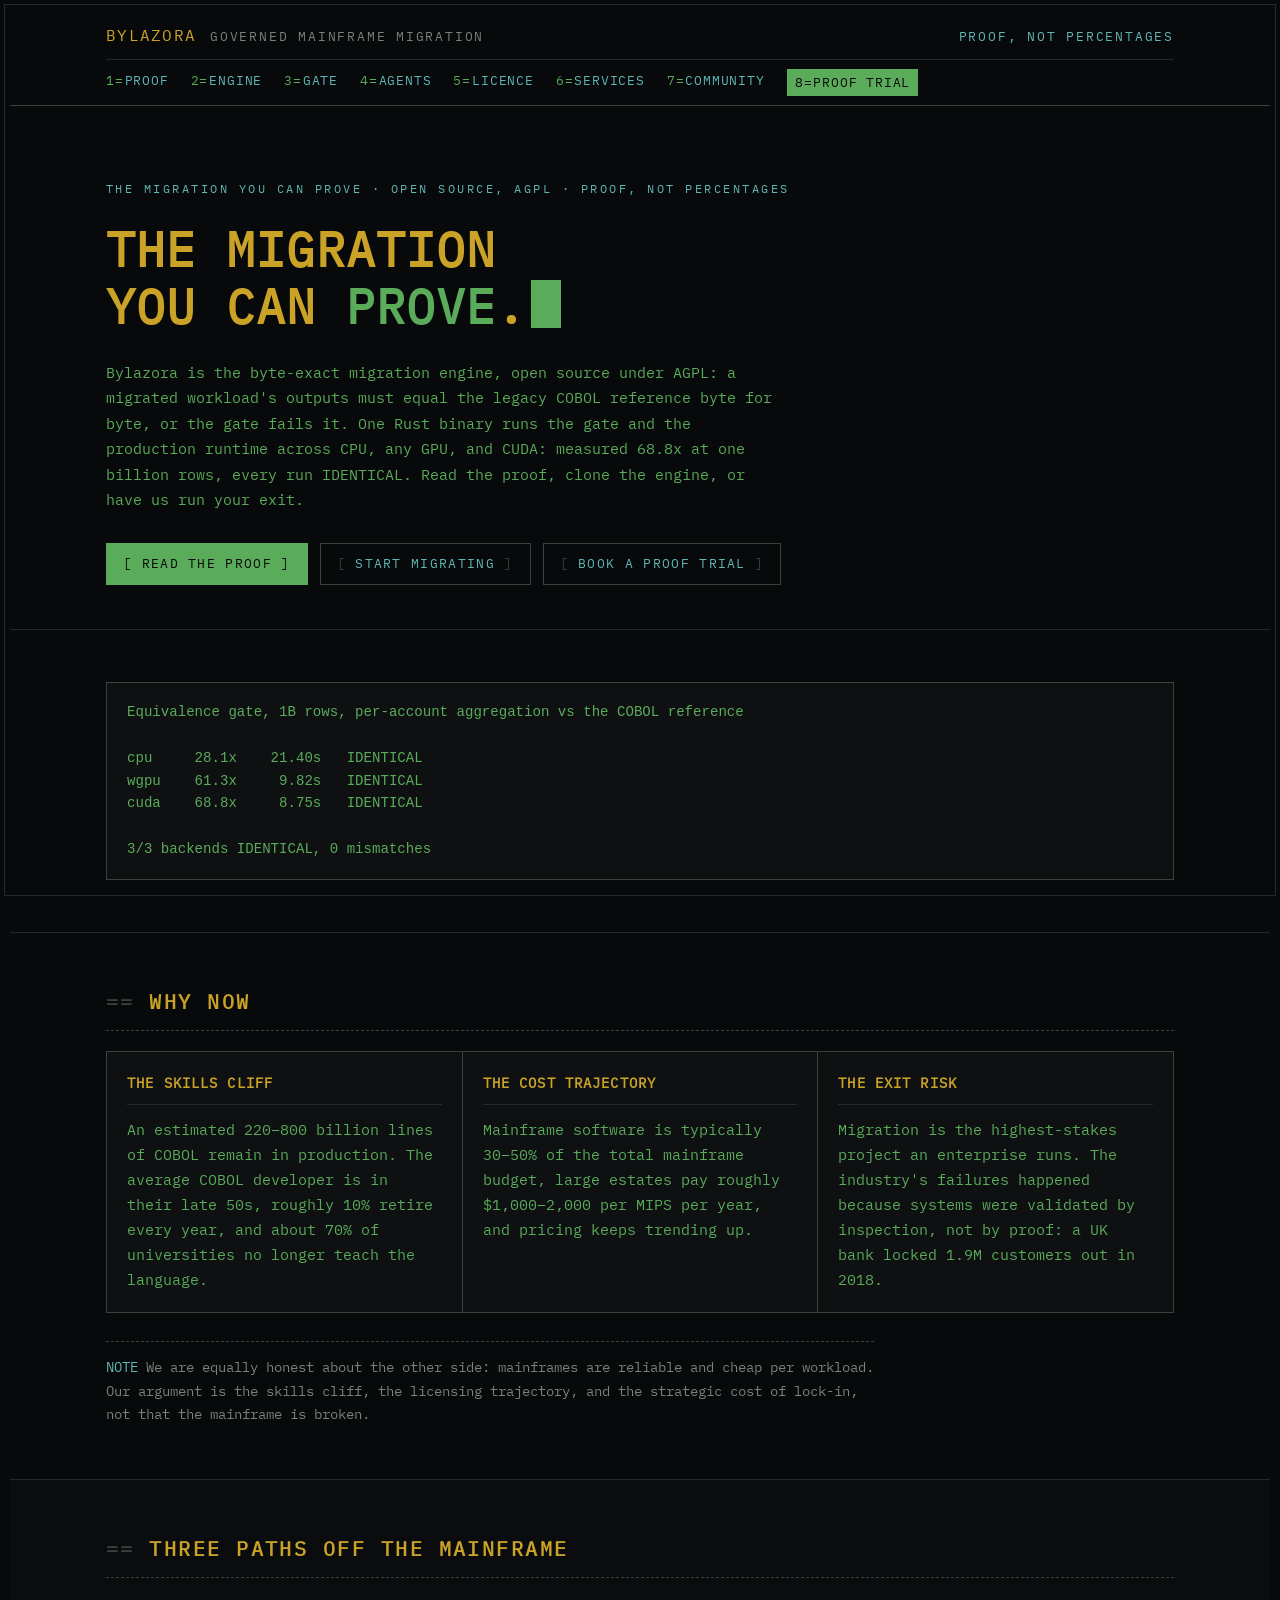
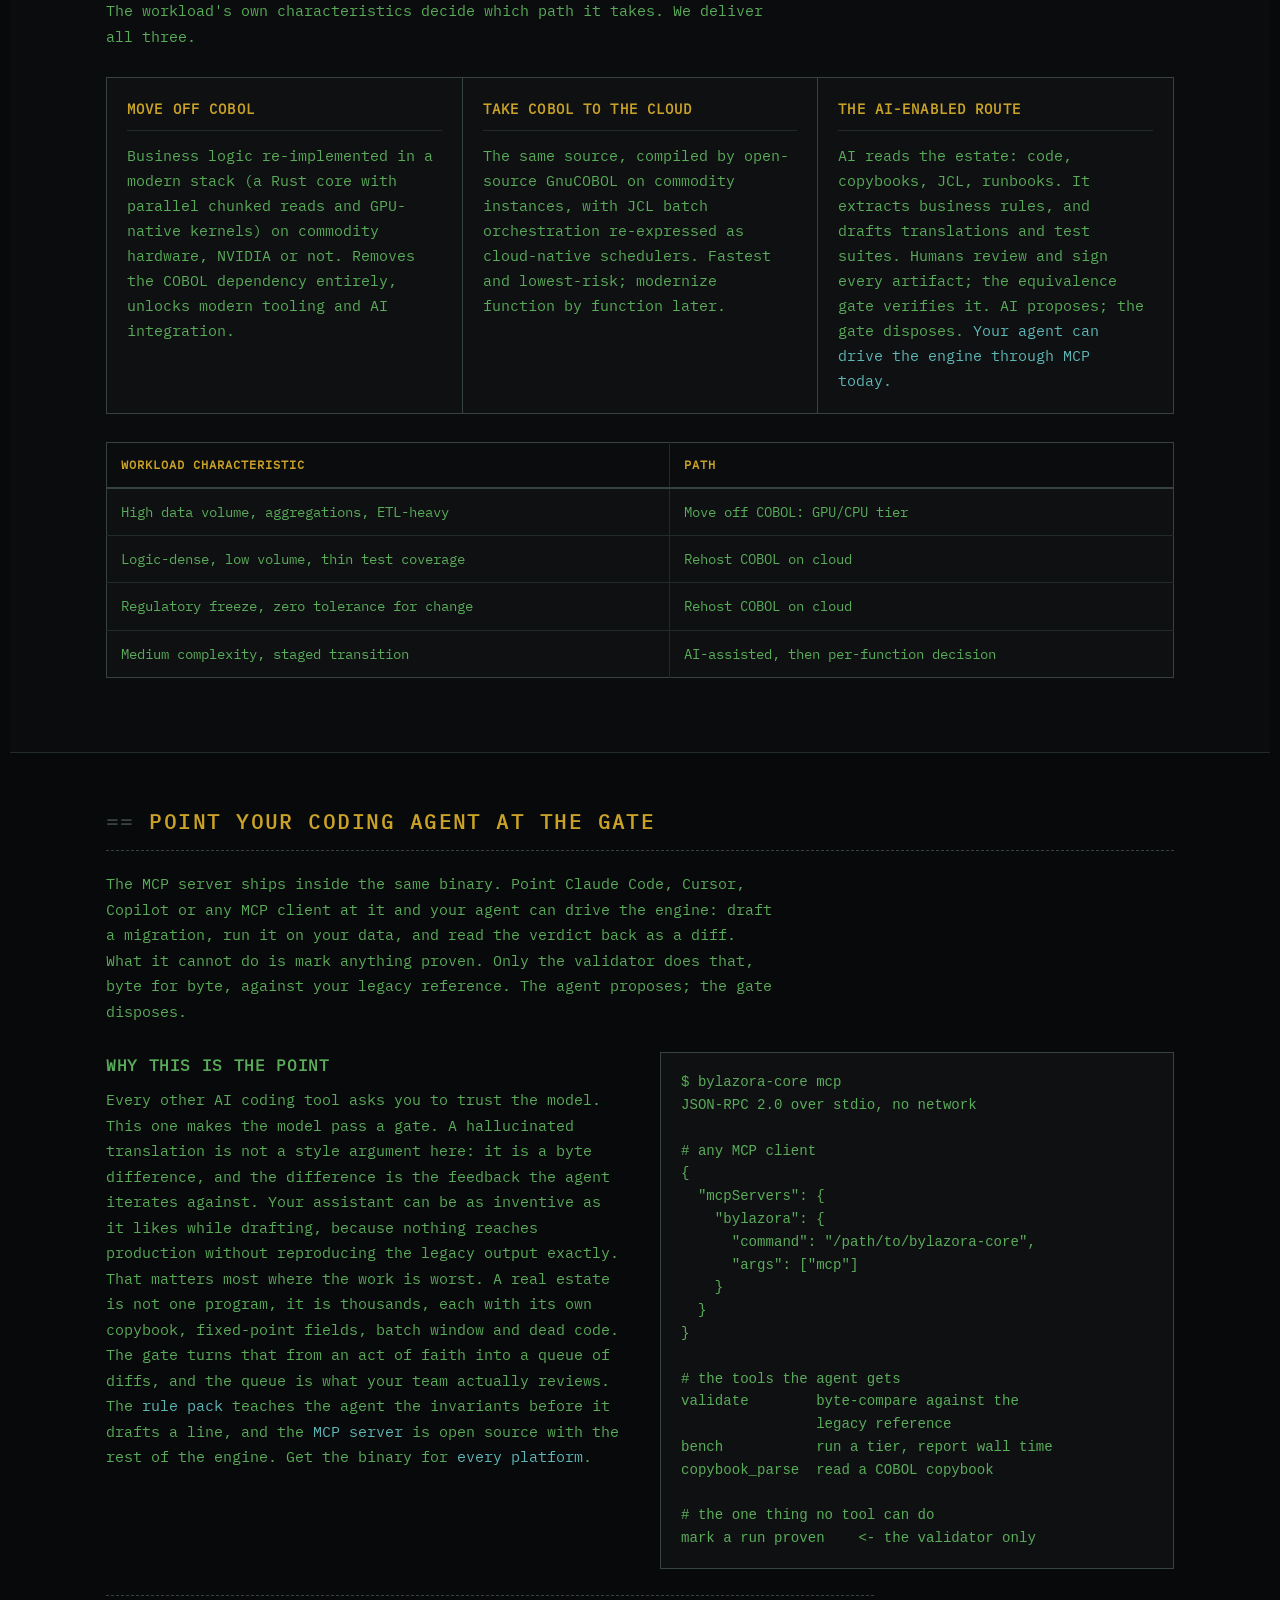
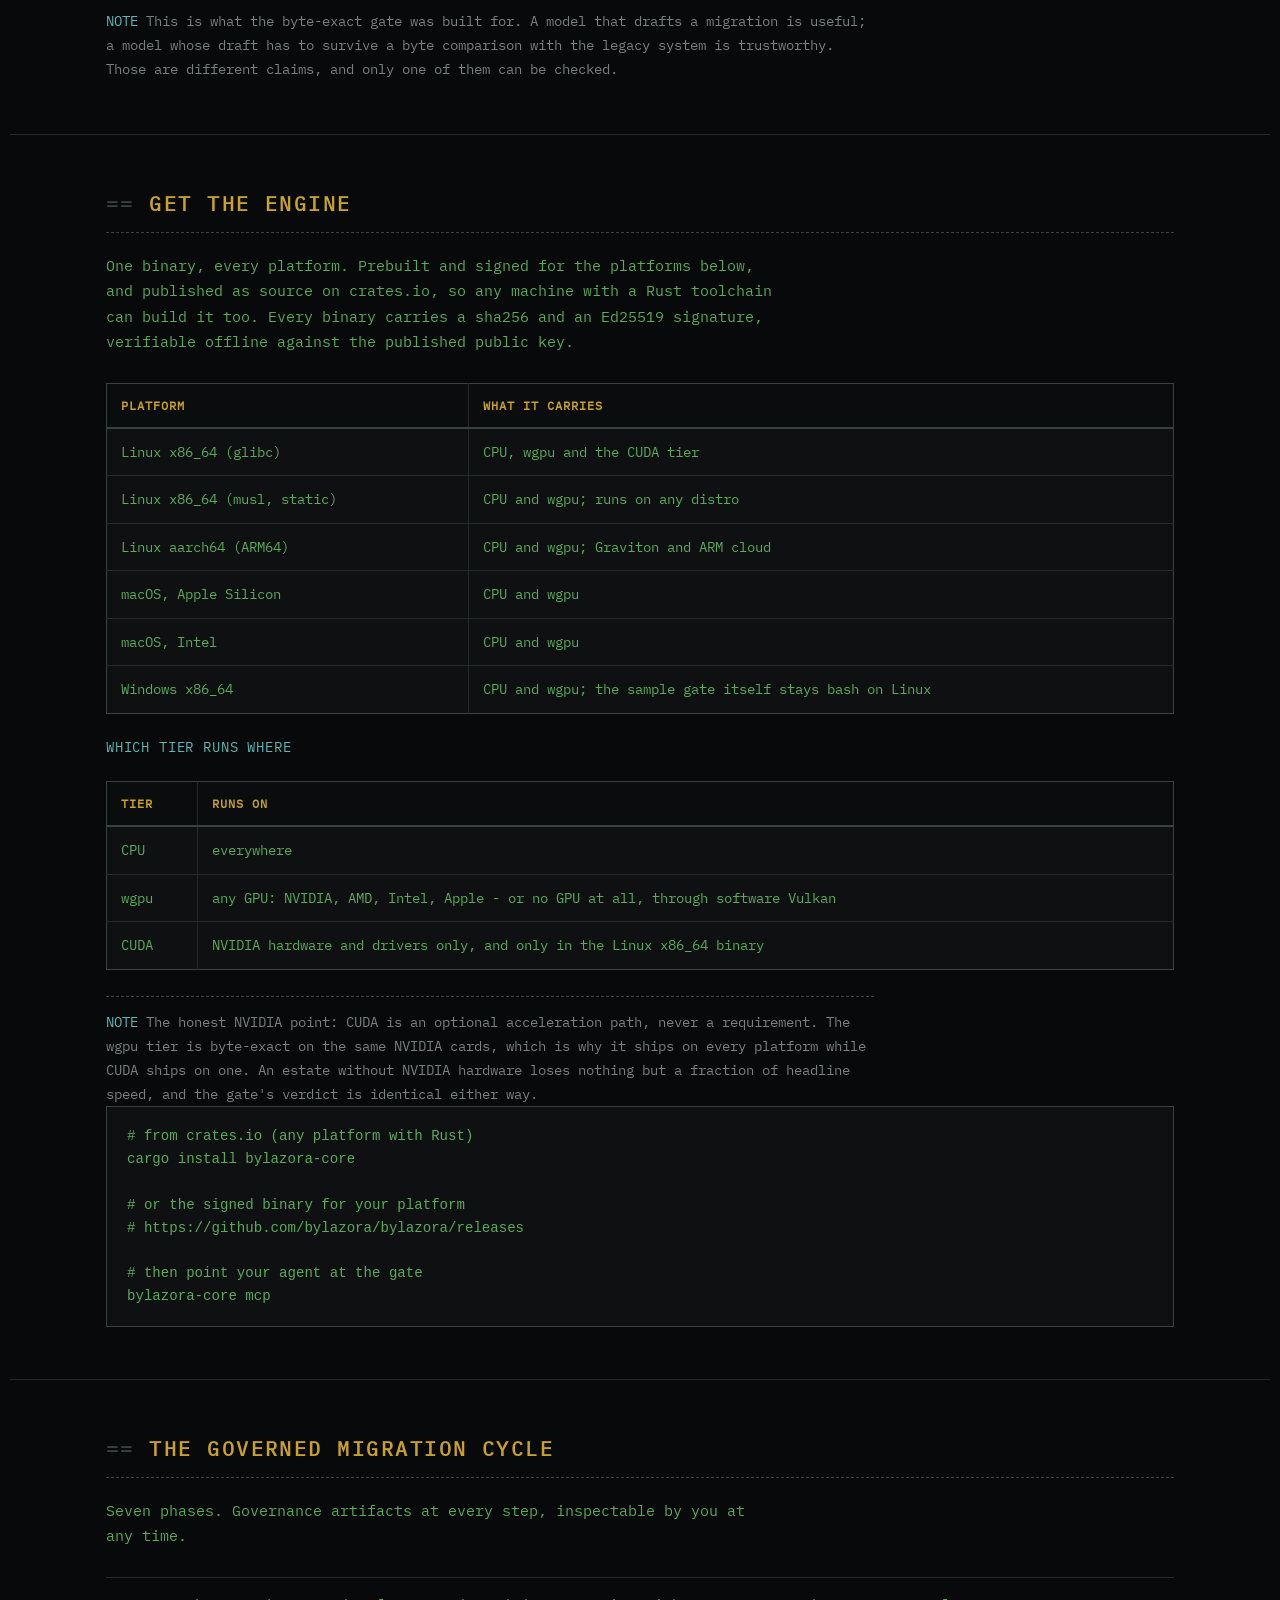
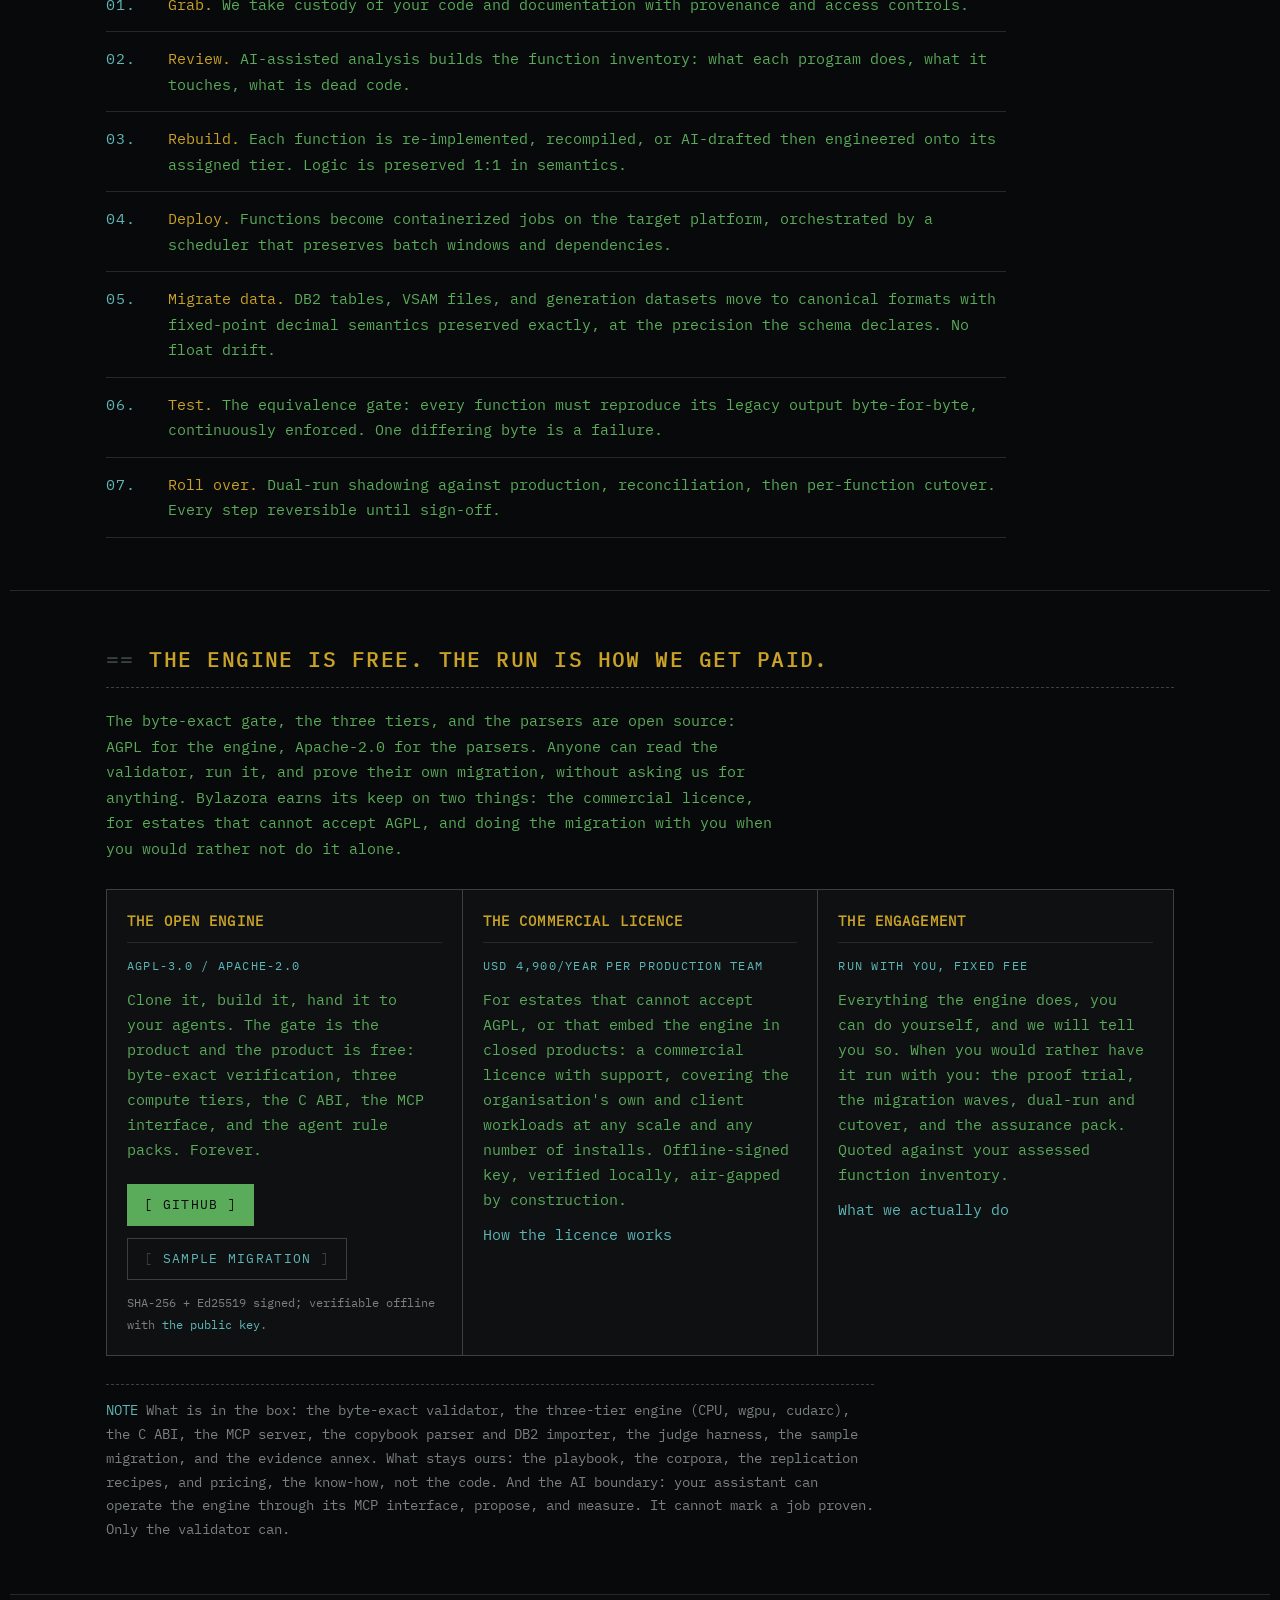
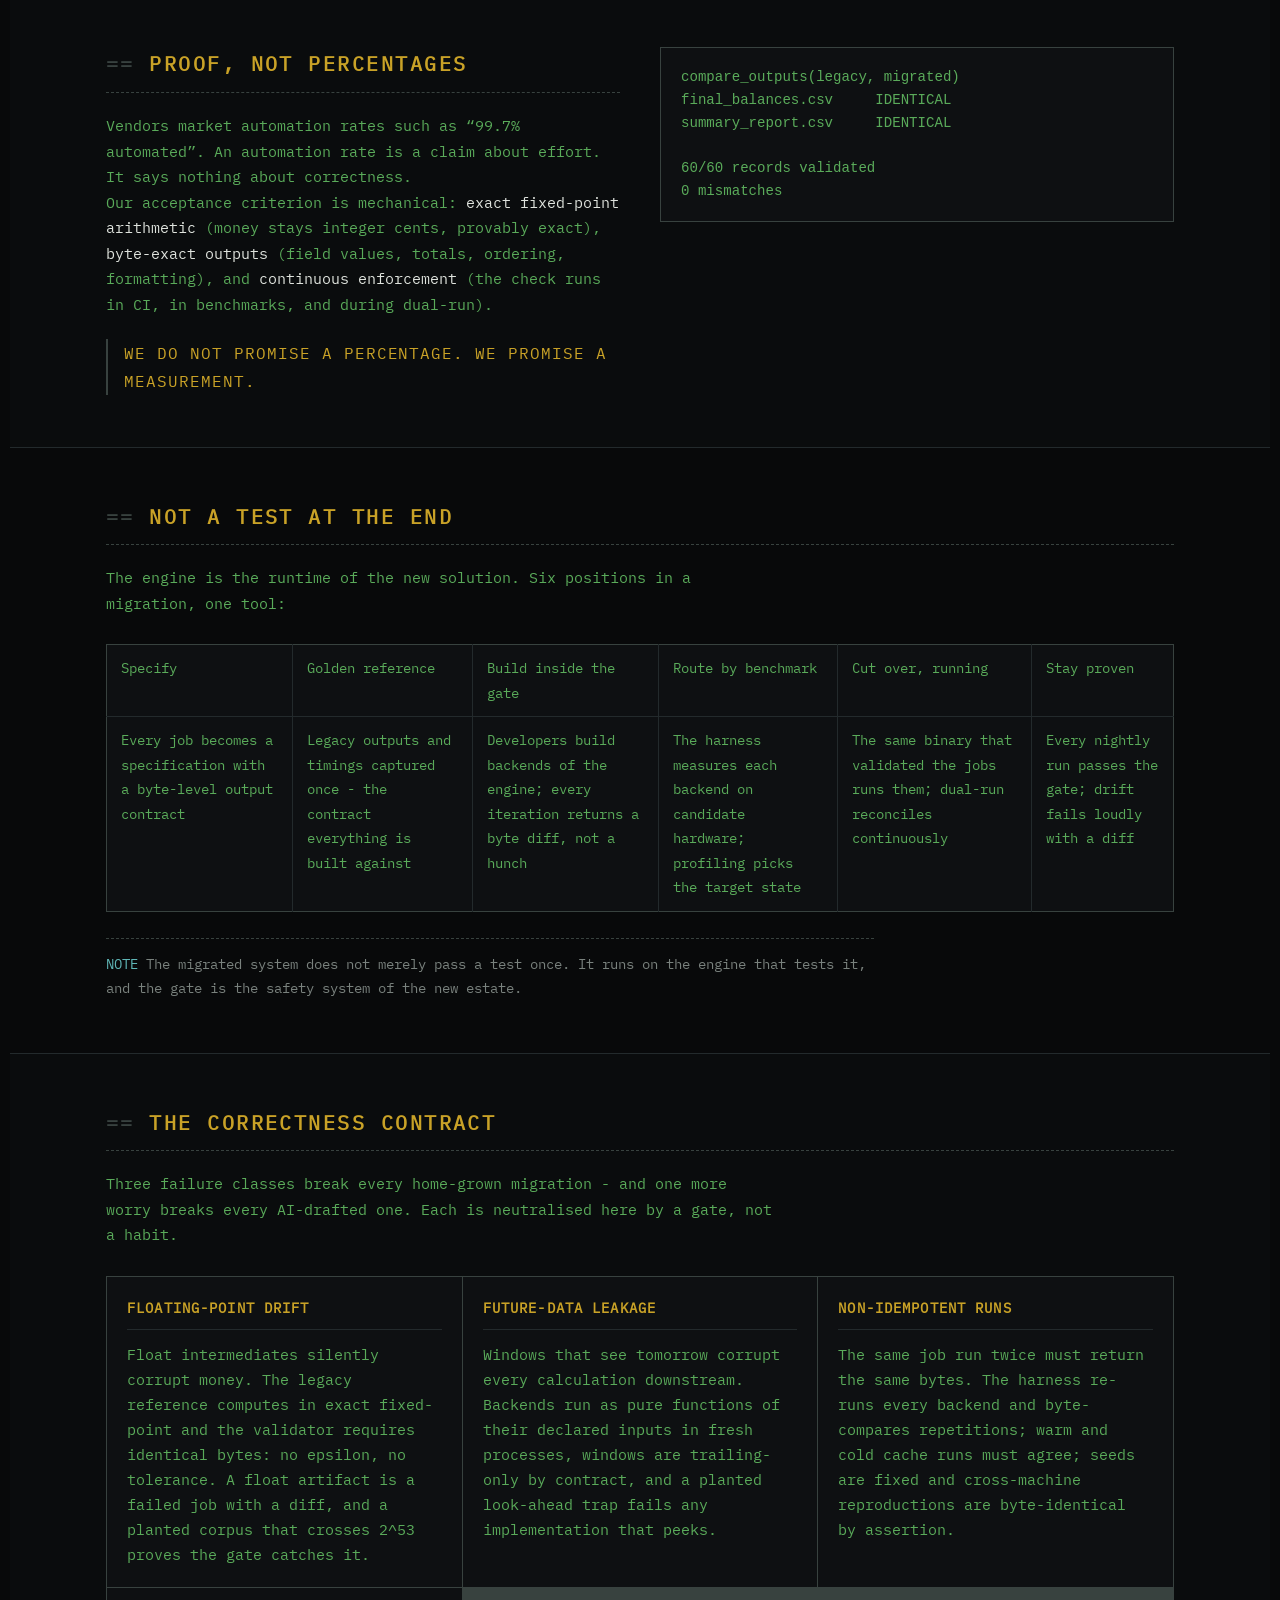
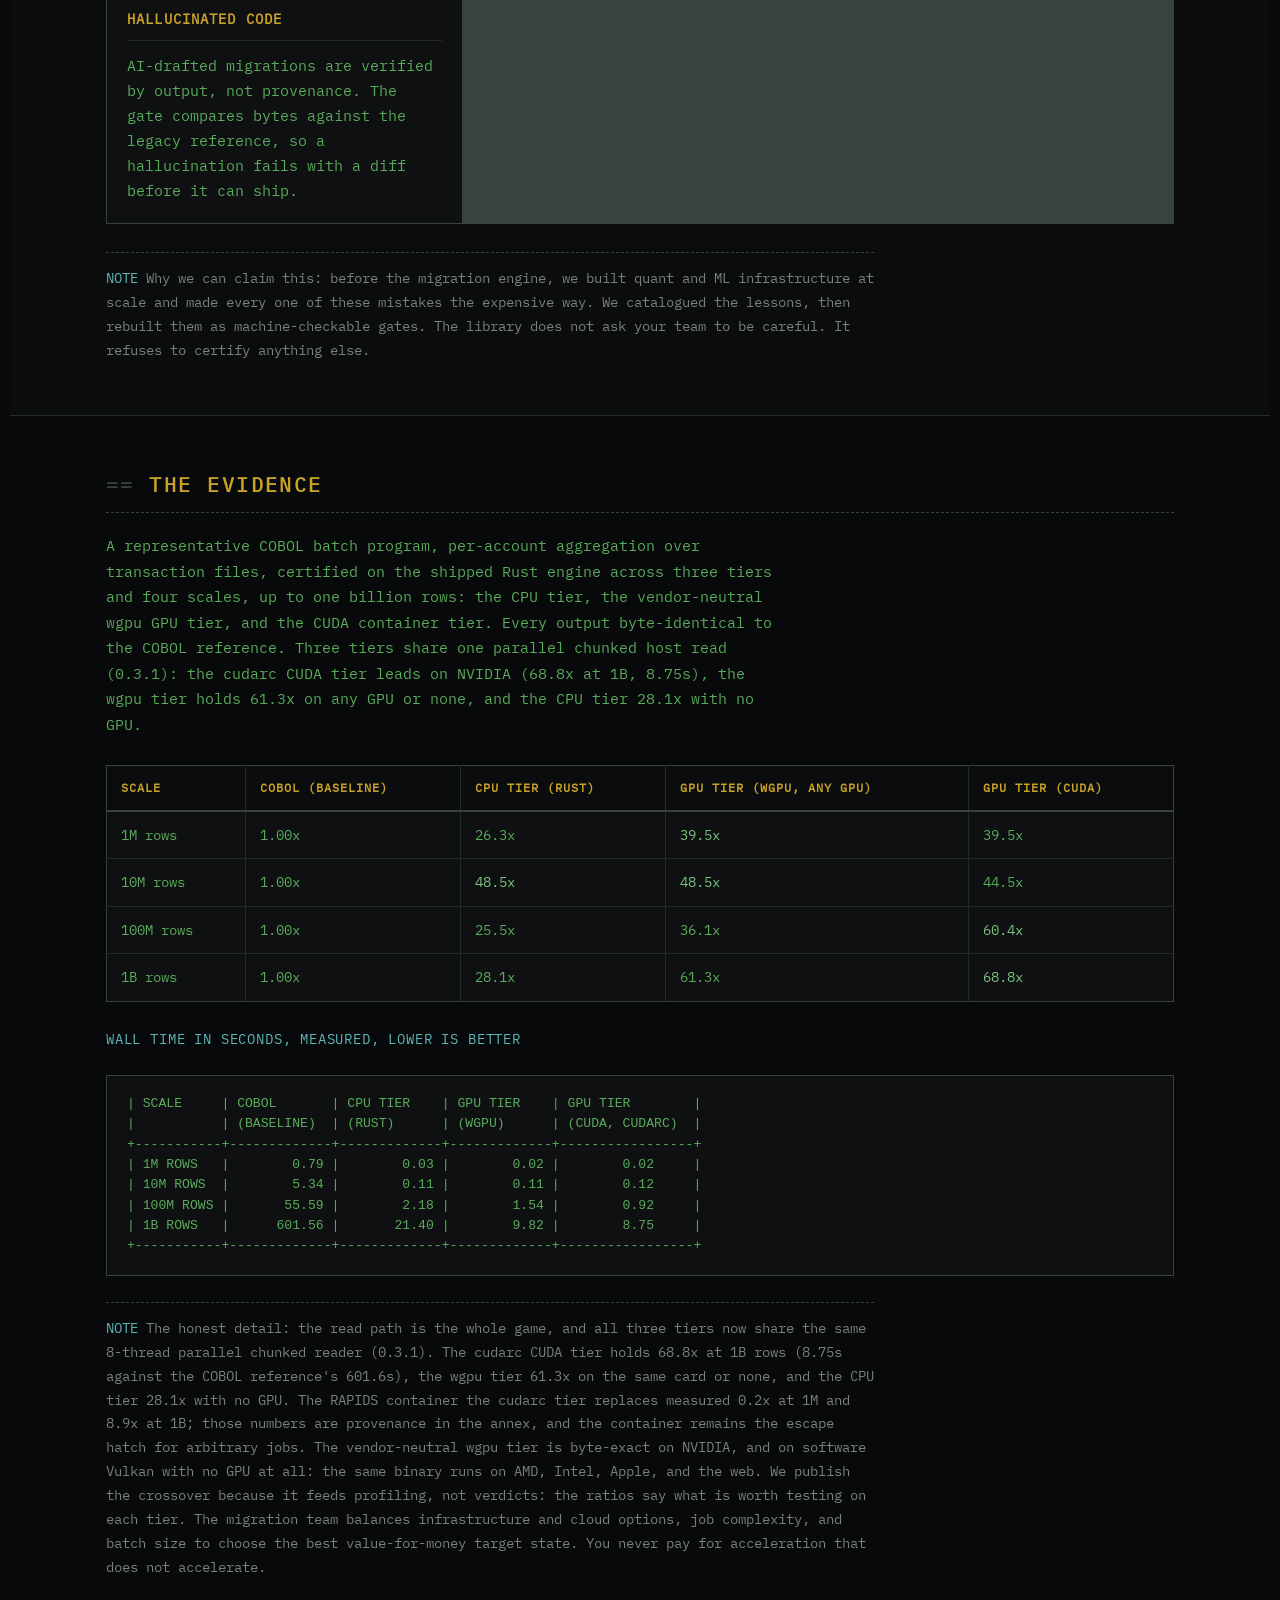
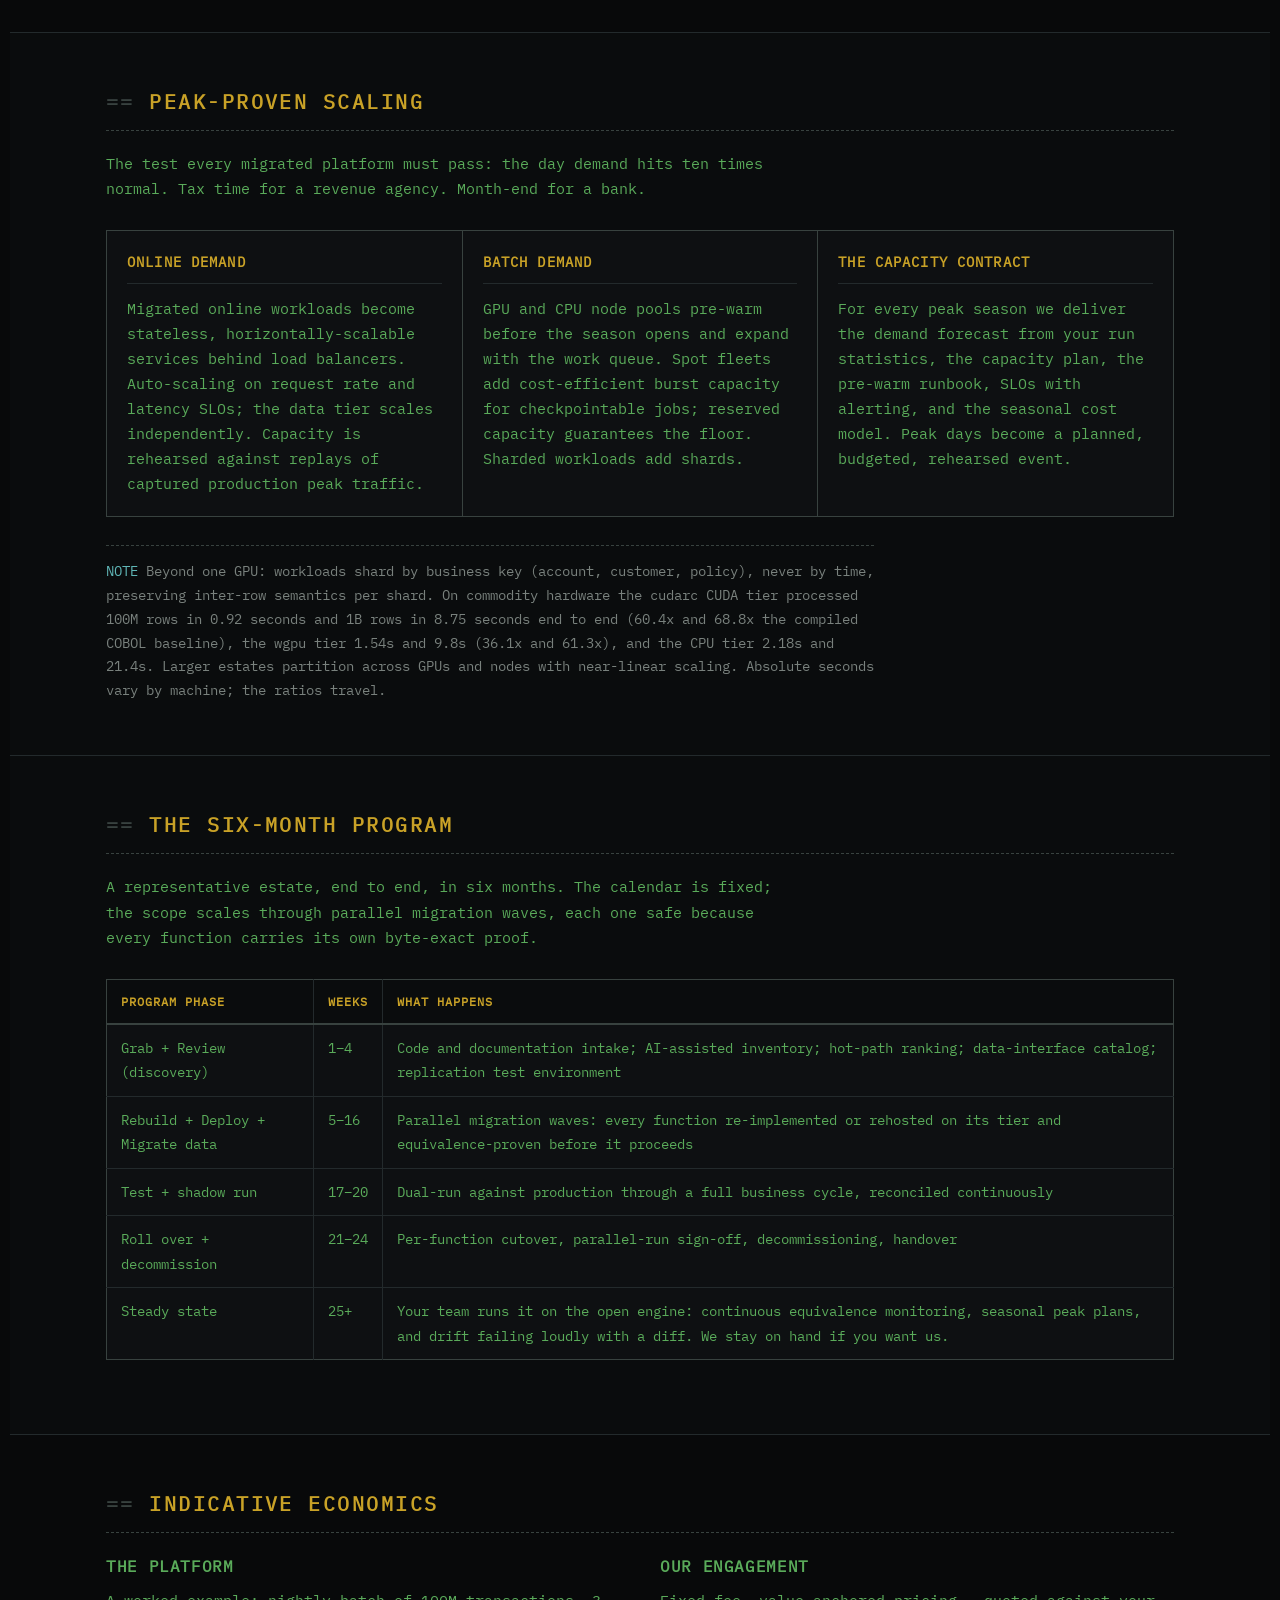
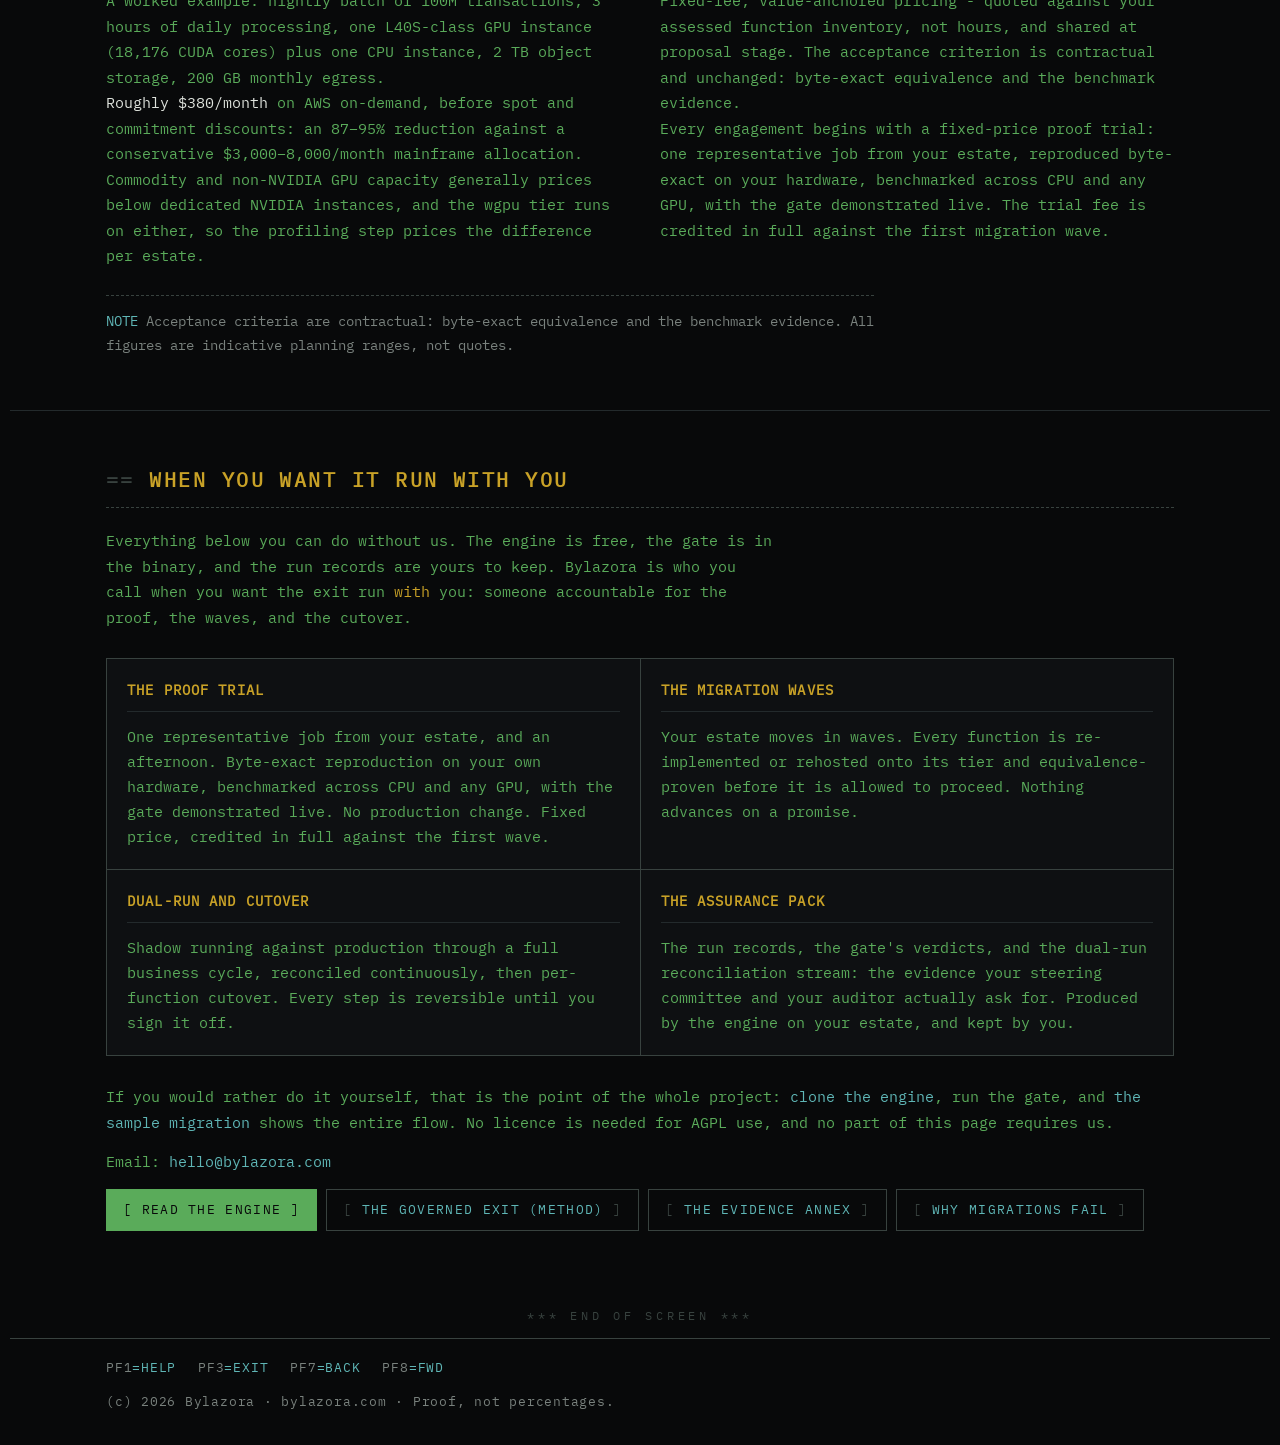
==== commit 5dd031f8: "Add the downloads section: the platform matrix and the NVIDIA availability story" ====
--- a/index.html
+++ b/index.html
@@ -40,7 +40,7 @@
     <p class="lede">Bylazora is the byte-exact migration engine, open source under AGPL: a migrated workload's outputs must equal the legacy COBOL reference byte for byte, or the gate fails it. One Rust binary runs the gate and the production runtime across CPU, any GPU, and CUDA: measured 68.8x at one billion rows, every run IDENTICAL. Read the proof, clone the engine, or have us run your exit.</p>
     <div class="hero-ctas">
       <a class="btn btn-primary" href="evidence.html">Read the proof</a>
-      <a class="btn btn-ghost" href="https://github.com/bylazora">Start migrating</a>
+      <a class="btn btn-ghost" href="#download">Start migrating</a>
       <a class="btn btn-ghost" href="#engage">Book a proof trial</a>
     </div>
   </div>
@@ -118,7 +118,7 @@
         <h3>Why this is the point</h3>
         <p>Every other AI coding tool asks you to trust the model. This one makes the model pass a gate. A hallucinated translation is not a style argument here: it is a byte difference, and the difference is the feedback the agent iterates against. Your assistant can be as inventive as it likes while drafting, because nothing reaches production without reproducing the legacy output exactly.</p>
         <p>That matters most where the work is worst. A real estate is not one program, it is thousands, each with its own copybook, fixed-point fields, batch window and dead code. The gate turns that from an act of faith into a queue of diffs, and the queue is what your team actually reviews.</p>
-        <p>The <a href="https://github.com/bylazora/bylazora/tree/main/agents">rule pack</a> teaches the agent the invariants before it drafts a line, and the <a href="https://github.com/bylazora/bylazora/tree/main/engine/src/mcp.rs">MCP server</a> is open source with the rest of the engine.</p>
+        <p>The <a href="https://github.com/bylazora/bylazora/tree/main/agents">rule pack</a> teaches the agent the invariants before it drafts a line, and the <a href="https://github.com/bylazora/bylazora/tree/main/engine/src/mcp.rs">MCP server</a> is open source with the rest of the engine. Get the binary for <a href="#download">every platform</a>.</p>
       </div>
       <div class="codeblock">
         <pre><code>$ bylazora-core mcp
@@ -145,6 +145,40 @@
       </div>
     </div>
     <p class="note">This is what the byte-exact gate was built for. A model that drafts a migration is useful; a model whose draft has to survive a byte comparison with the legacy system is trustworthy. Those are different claims, and only one of them can be checked.</p>
+  </div>
+</section>
+
+<section id="download" class="section">
+  <div class="wrap">
+    <h2>Get the engine</h2>
+    <p class="section-lede">One binary, every platform. Prebuilt and signed for the platforms below, and published as source on crates.io, so any machine with a Rust toolchain can build it too. Every binary carries a sha256 and an Ed25519 signature, verifiable offline against the published public key.</p>
+    <table>
+      <tr><th>Platform</th><th>What it carries</th></tr>
+      <tr><td>Linux x86_64 (glibc)</td><td>CPU, wgpu and the CUDA tier</td></tr>
+      <tr><td>Linux x86_64 (musl, static)</td><td>CPU and wgpu; runs on any distro</td></tr>
+      <tr><td>Linux aarch64 (ARM64)</td><td>CPU and wgpu; Graviton and ARM cloud</td></tr>
+      <tr><td>macOS, Apple Silicon</td><td>CPU and wgpu</td></tr>
+      <tr><td>macOS, Intel</td><td>CPU and wgpu</td></tr>
+      <tr><td>Windows x86_64</td><td>CPU and wgpu; the sample gate itself stays bash on Linux</td></tr>
+    </table>
+    <p class="field">Which tier runs where</p>
+    <table>
+      <tr><th>Tier</th><th>Runs on</th></tr>
+      <tr><td>CPU</td><td>everywhere</td></tr>
+      <tr><td>wgpu</td><td>any GPU: NVIDIA, AMD, Intel, Apple - or no GPU at all, through software Vulkan</td></tr>
+      <tr><td>CUDA</td><td>NVIDIA hardware and drivers only, and only in the Linux x86_64 binary</td></tr>
+    </table>
+    <p class="note">The honest NVIDIA point: CUDA is an optional acceleration path, never a requirement. The wgpu tier is byte-exact on the same NVIDIA cards, which is why it ships on every platform while CUDA ships on one. An estate without NVIDIA hardware loses nothing but a fraction of headline speed, and the gate's verdict is identical either way.</p>
+    <div class="codeblock">
+      <pre><code># from crates.io (any platform with Rust)
+cargo install bylazora-core
+
+# or the signed binary for your platform
+# https://github.com/bylazora/bylazora/releases
+
+# then point your agent at the gate
+bylazora-core mcp</code></pre>
+    </div>
   </div>
 </section>
 
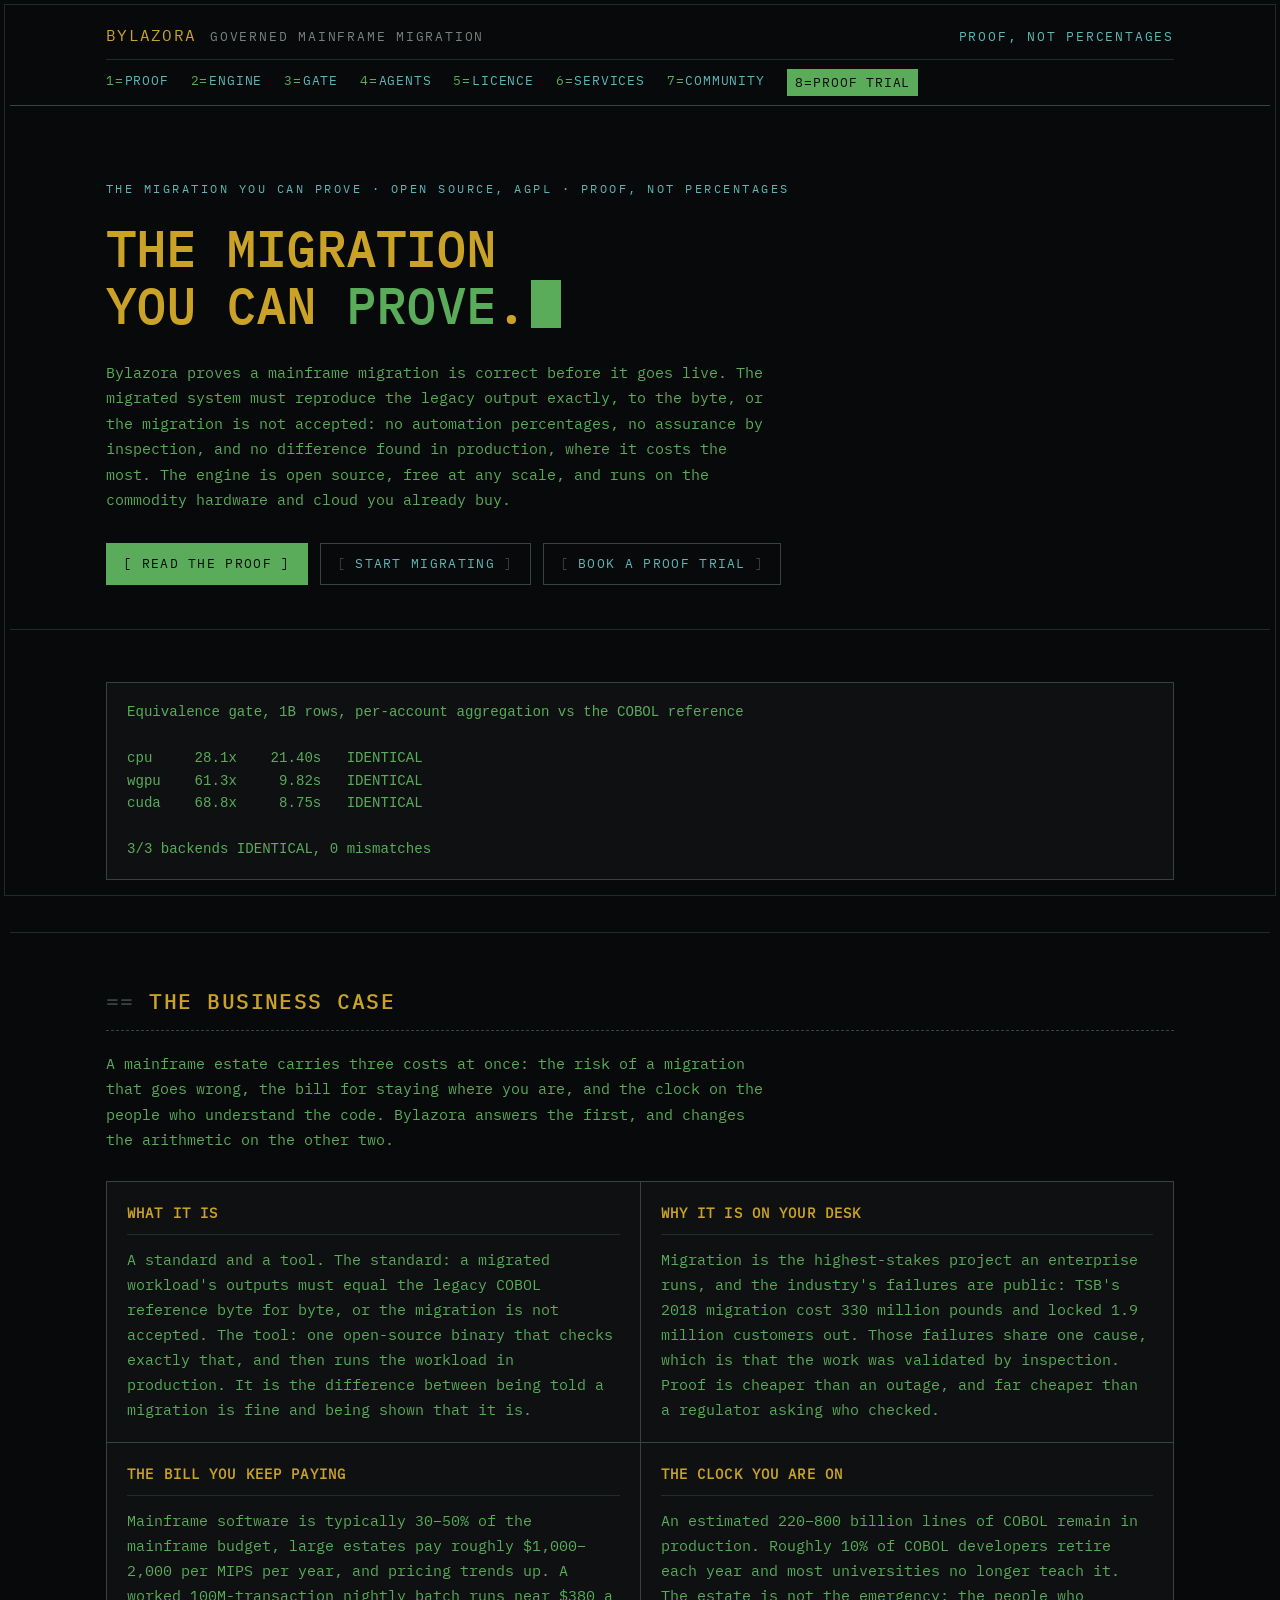
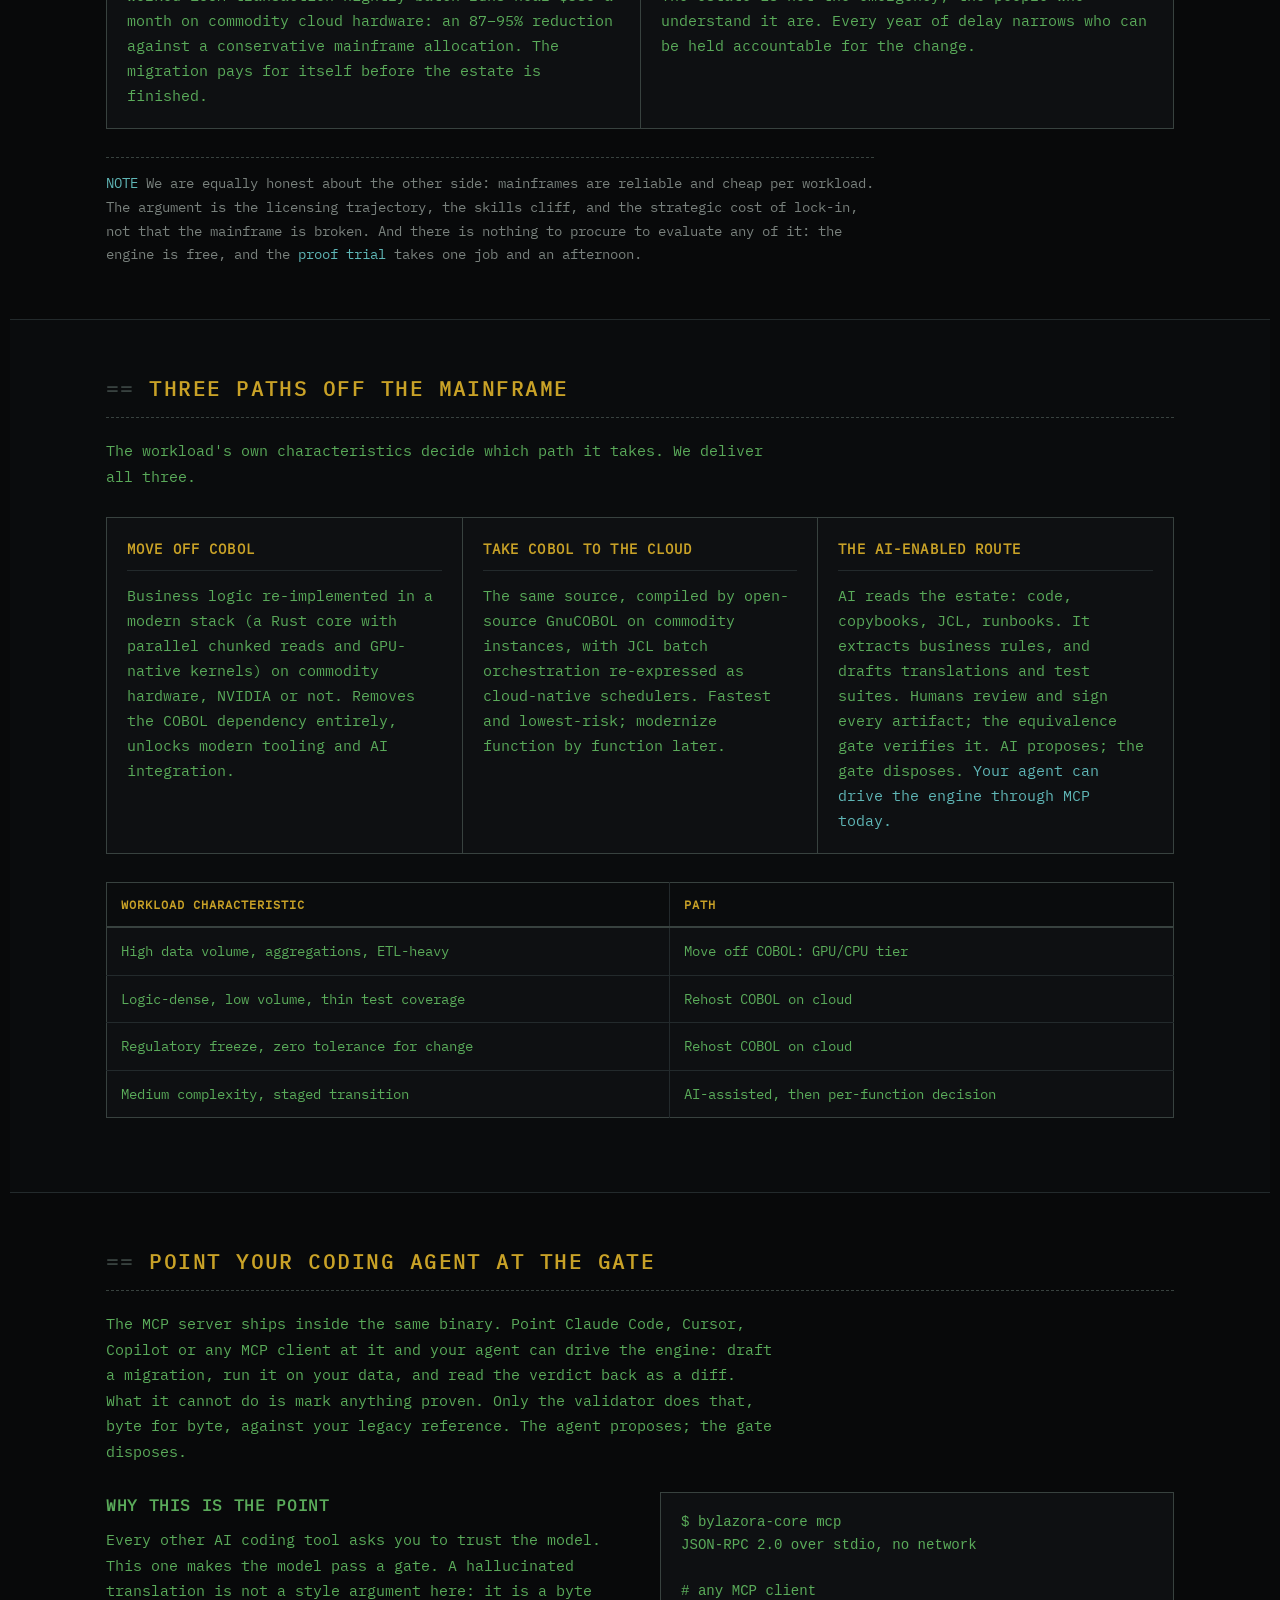
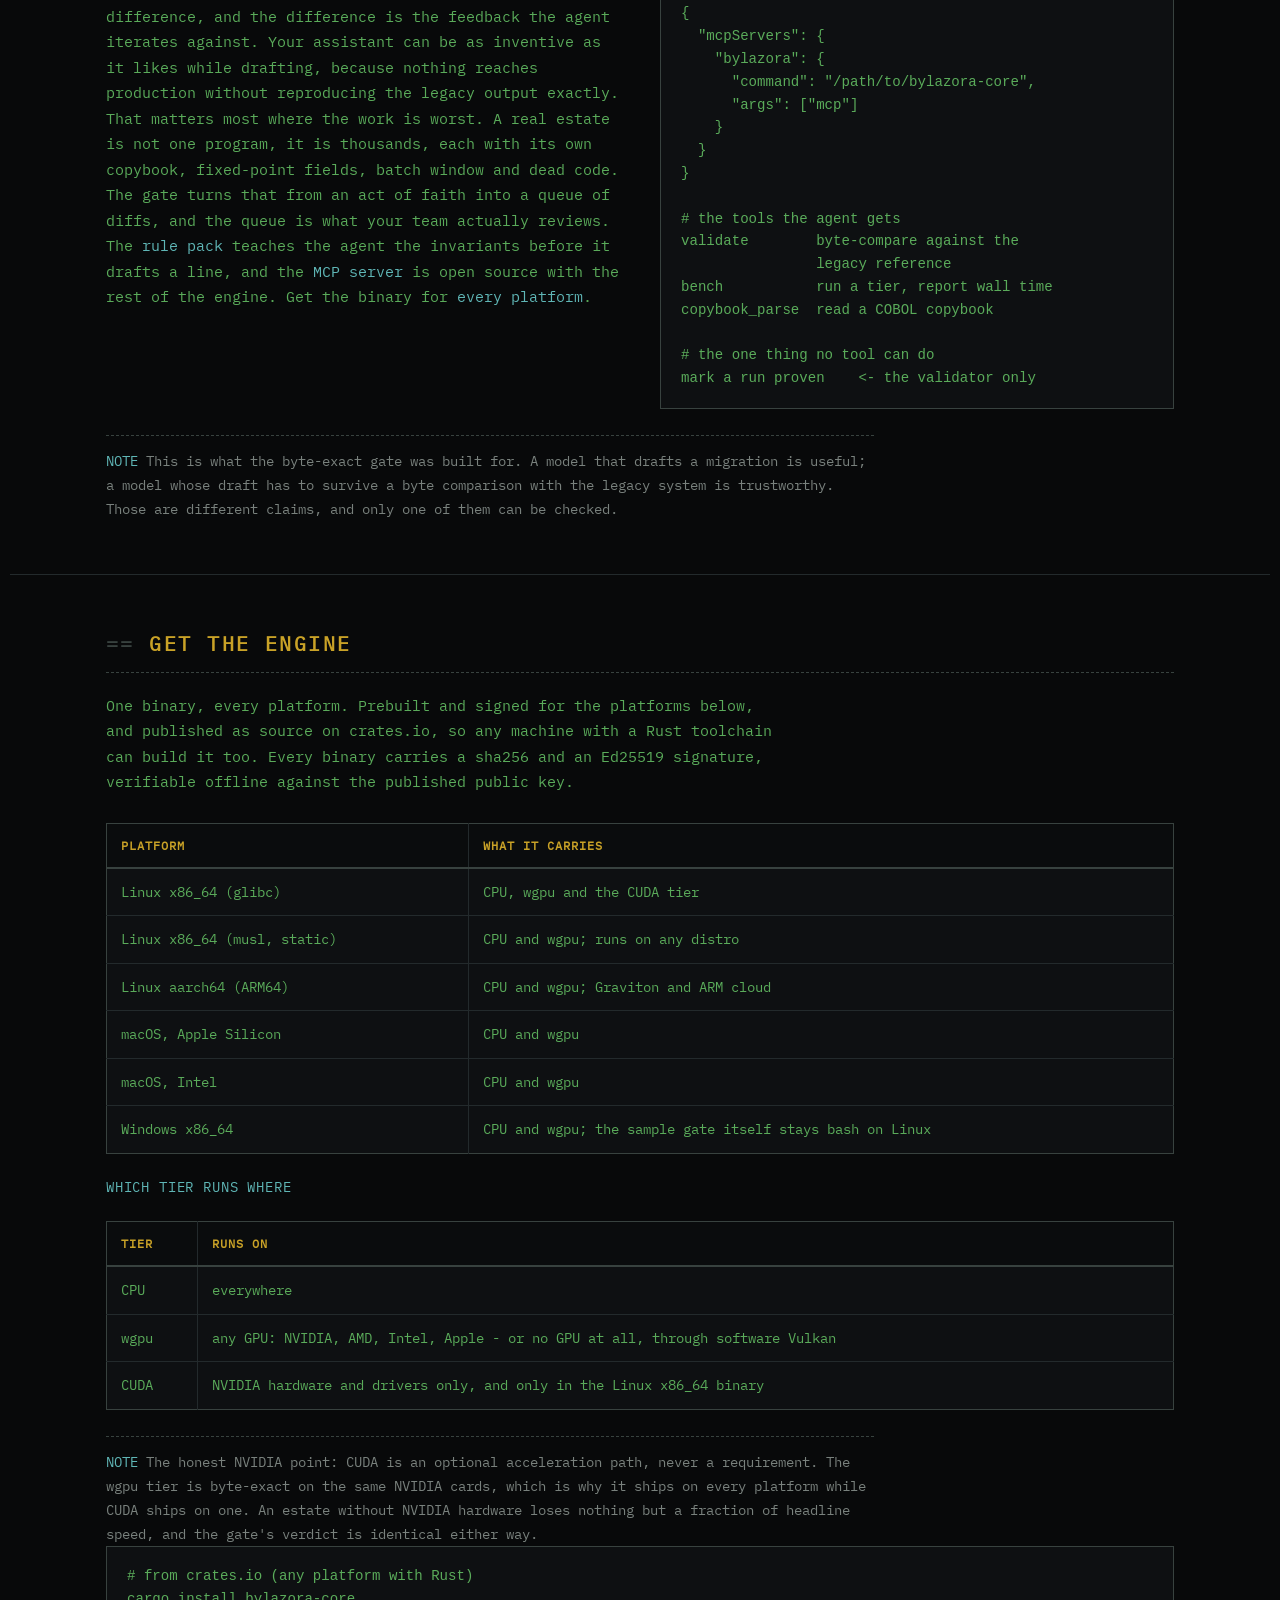
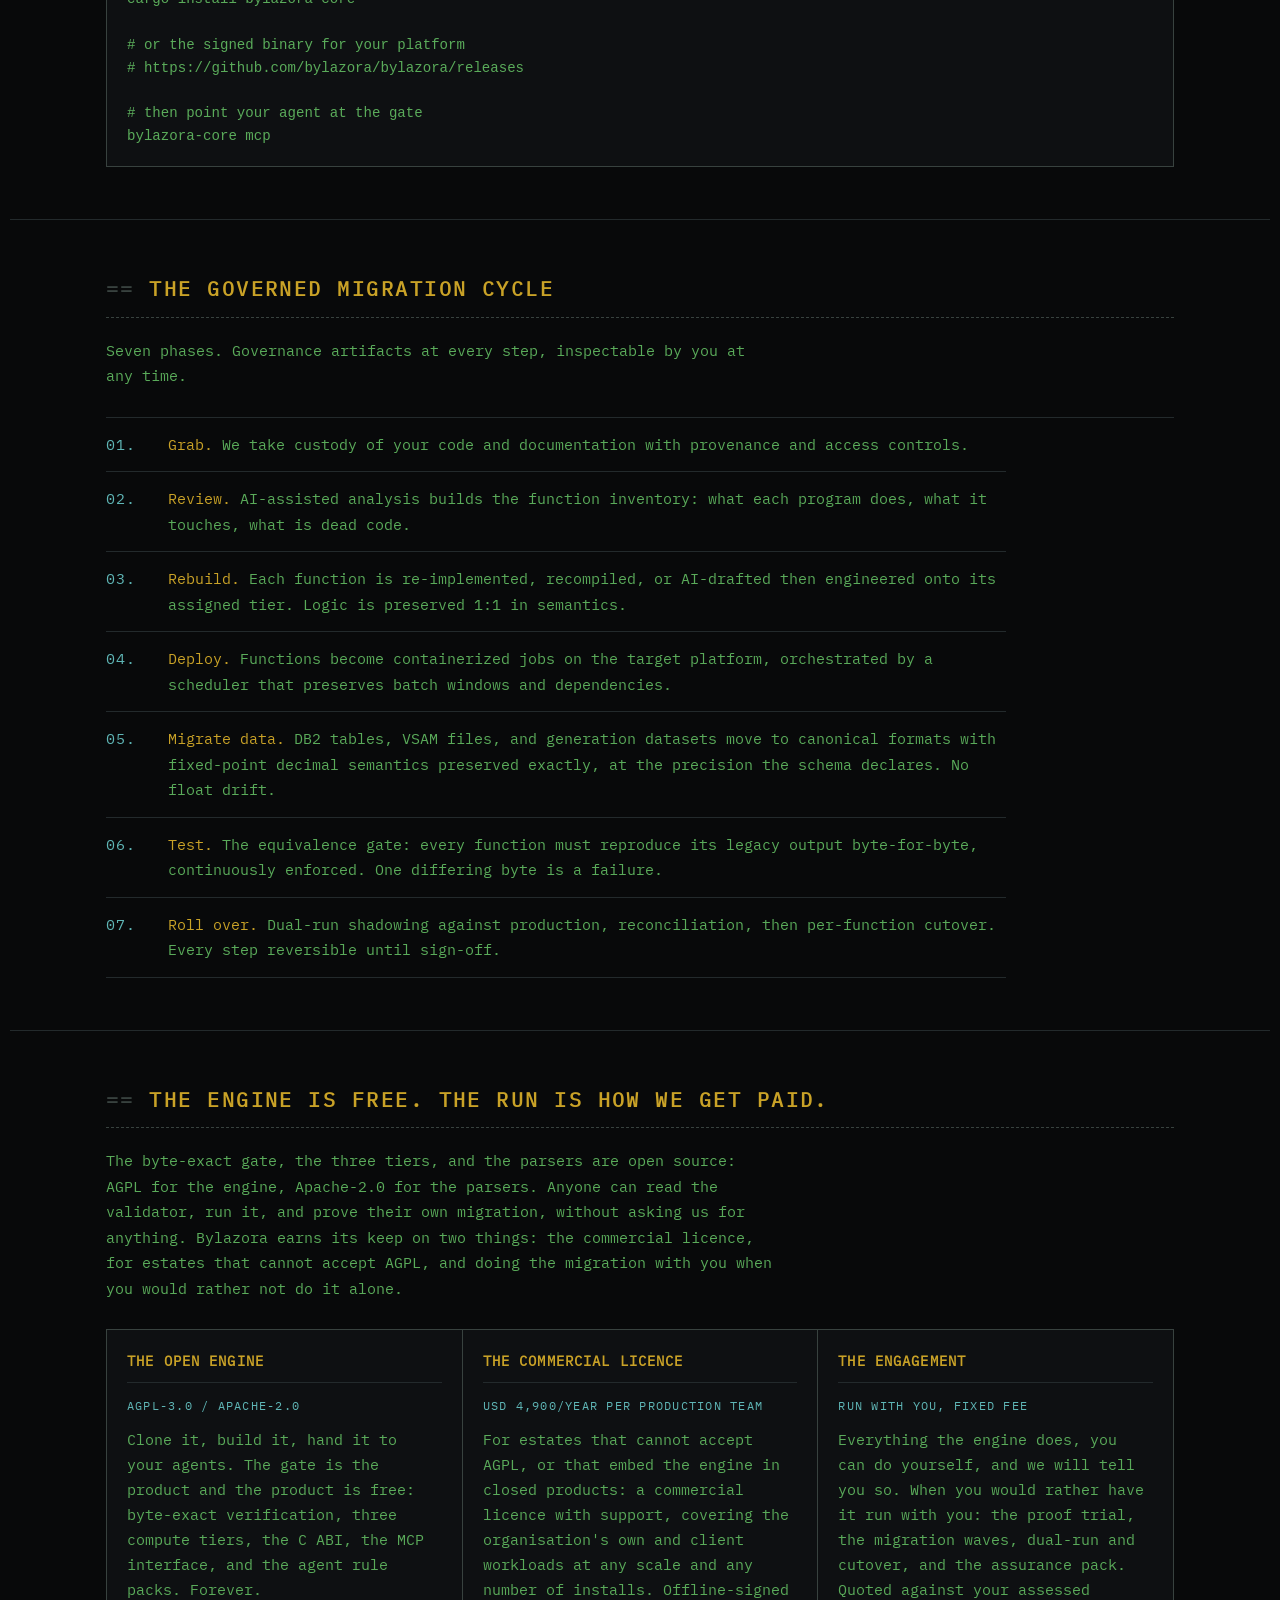
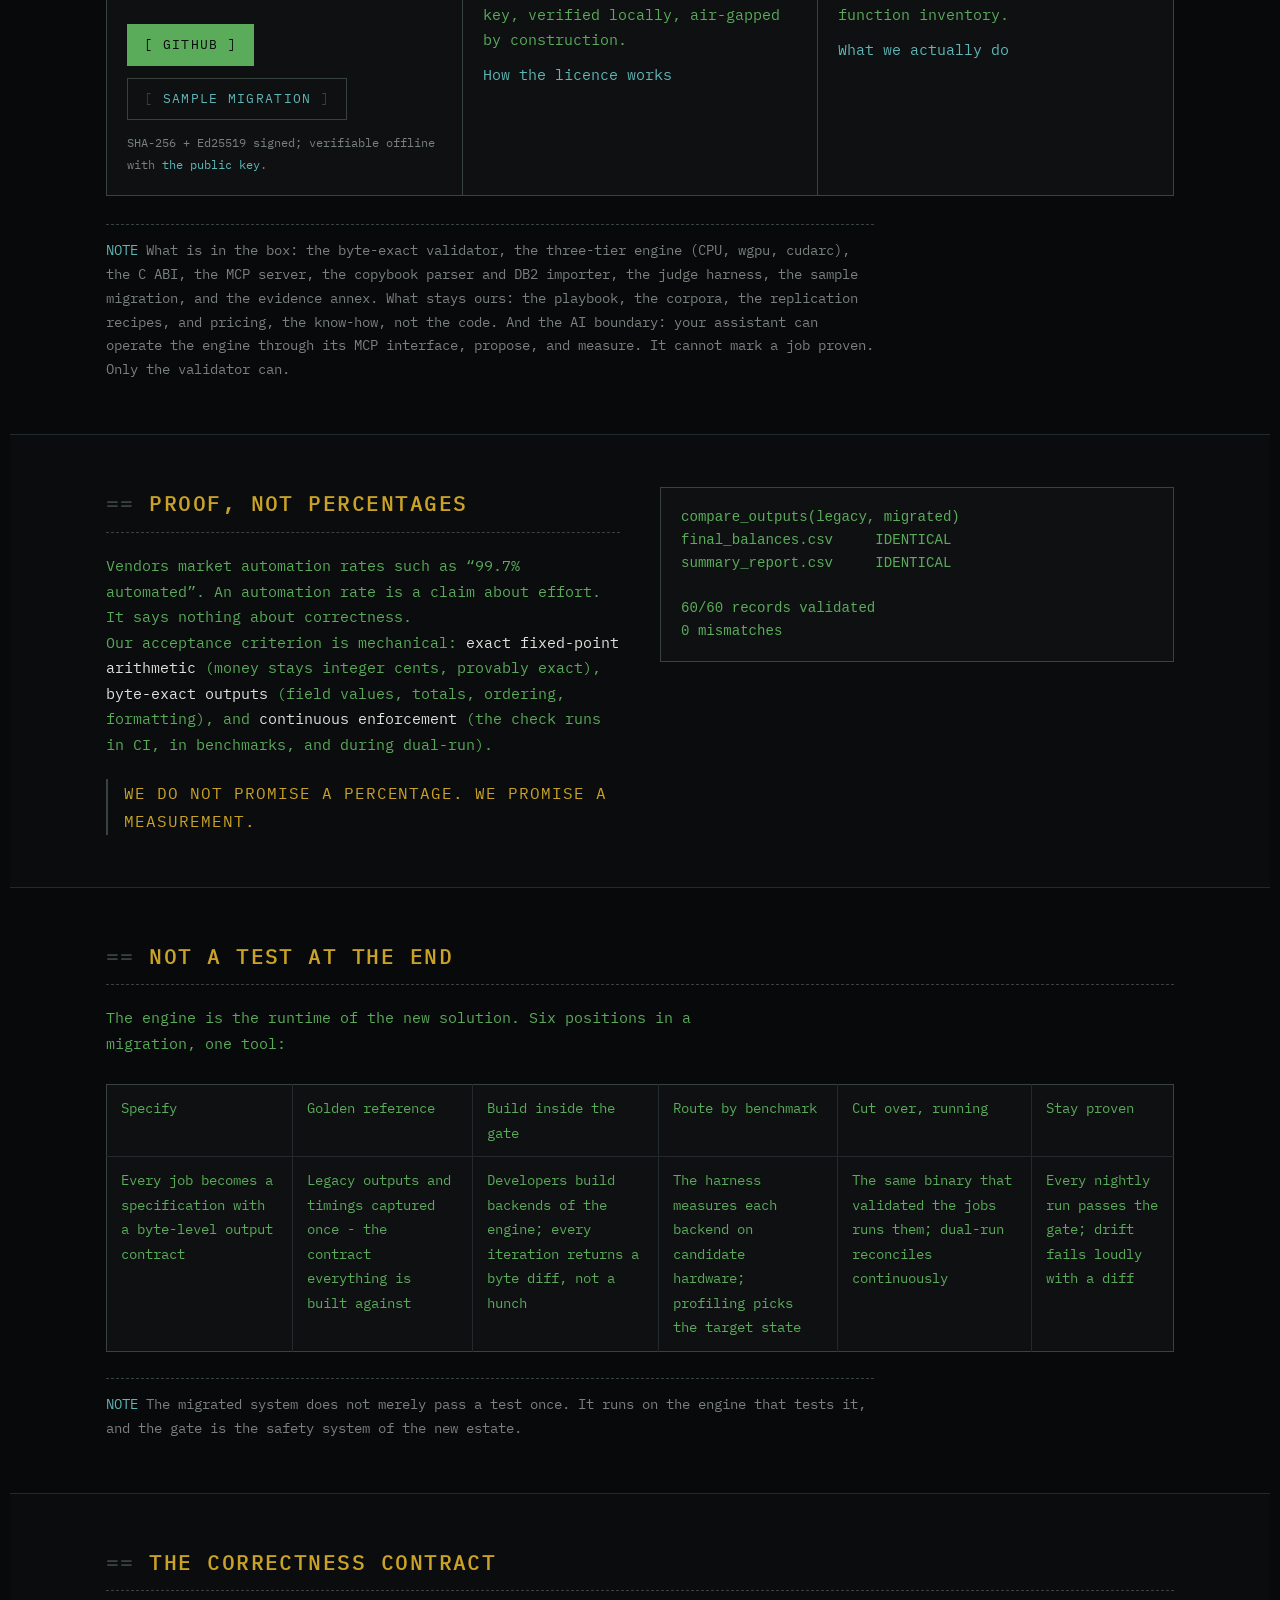
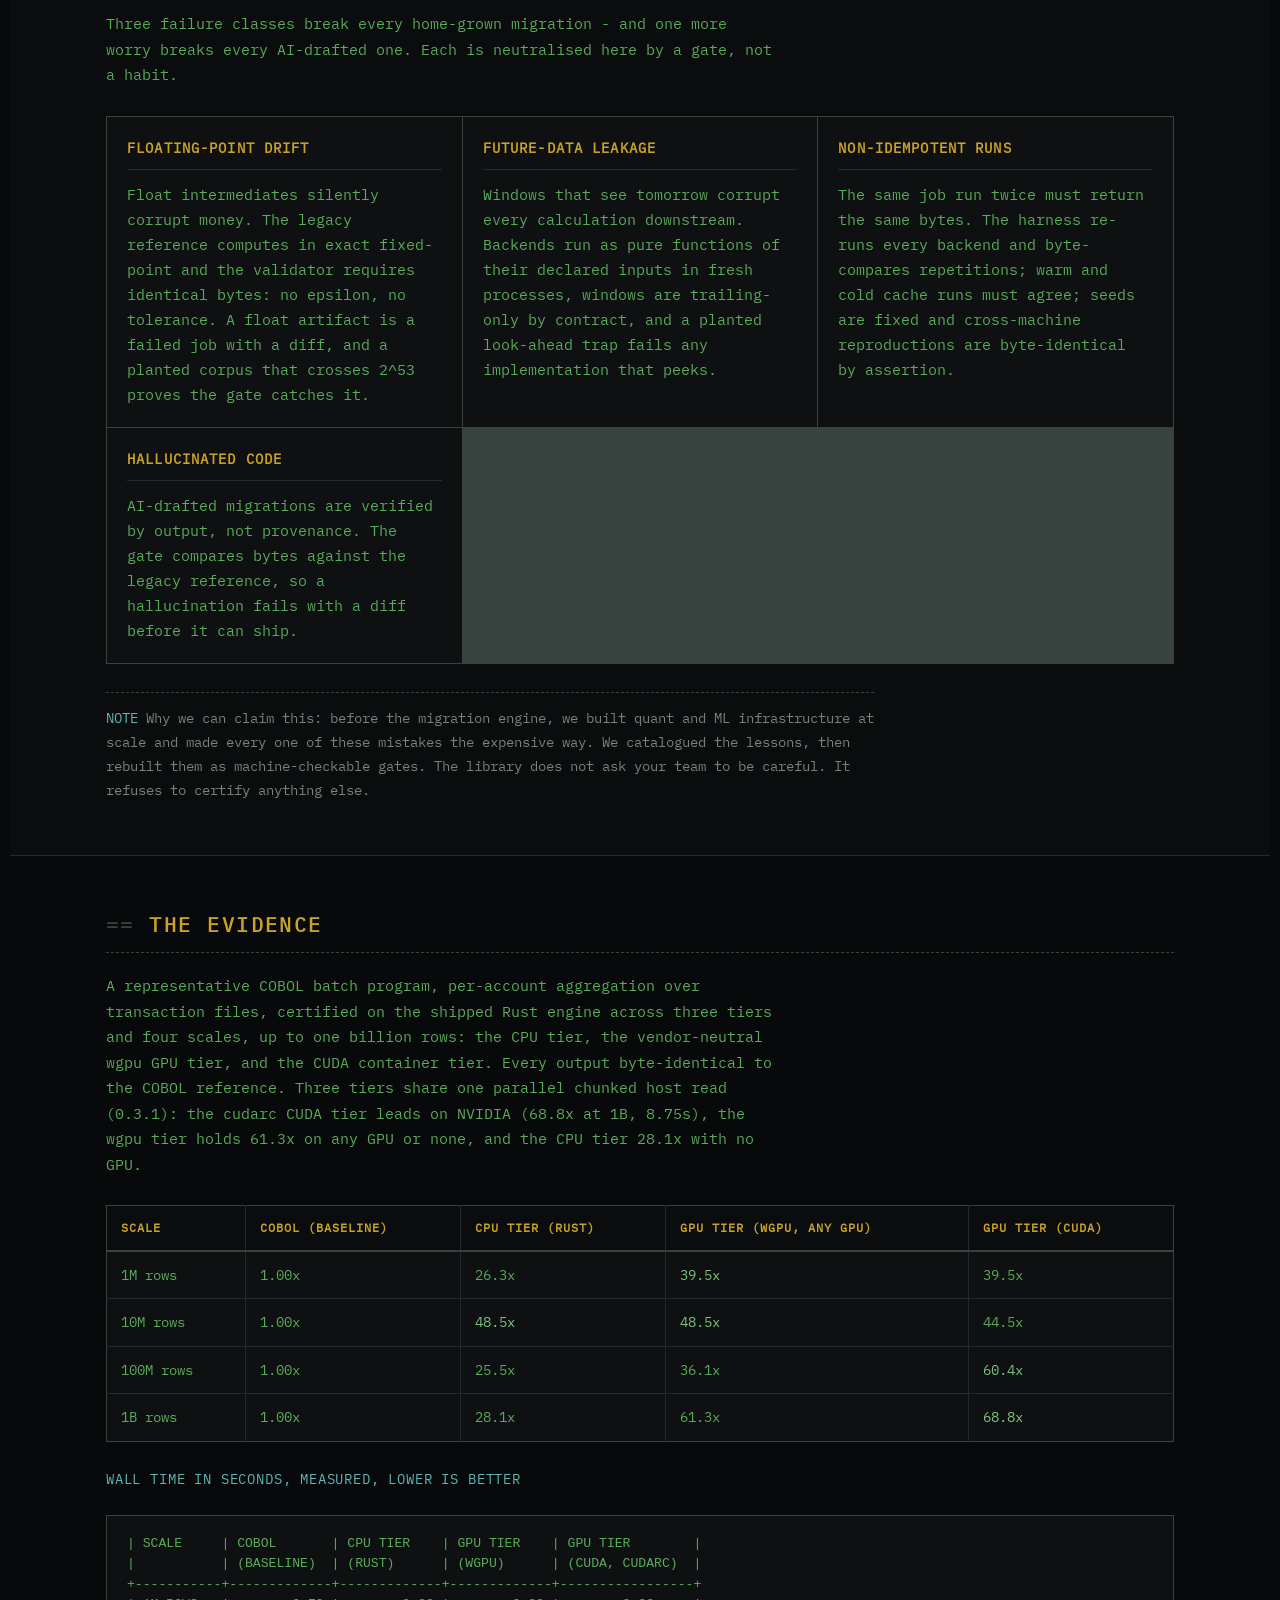
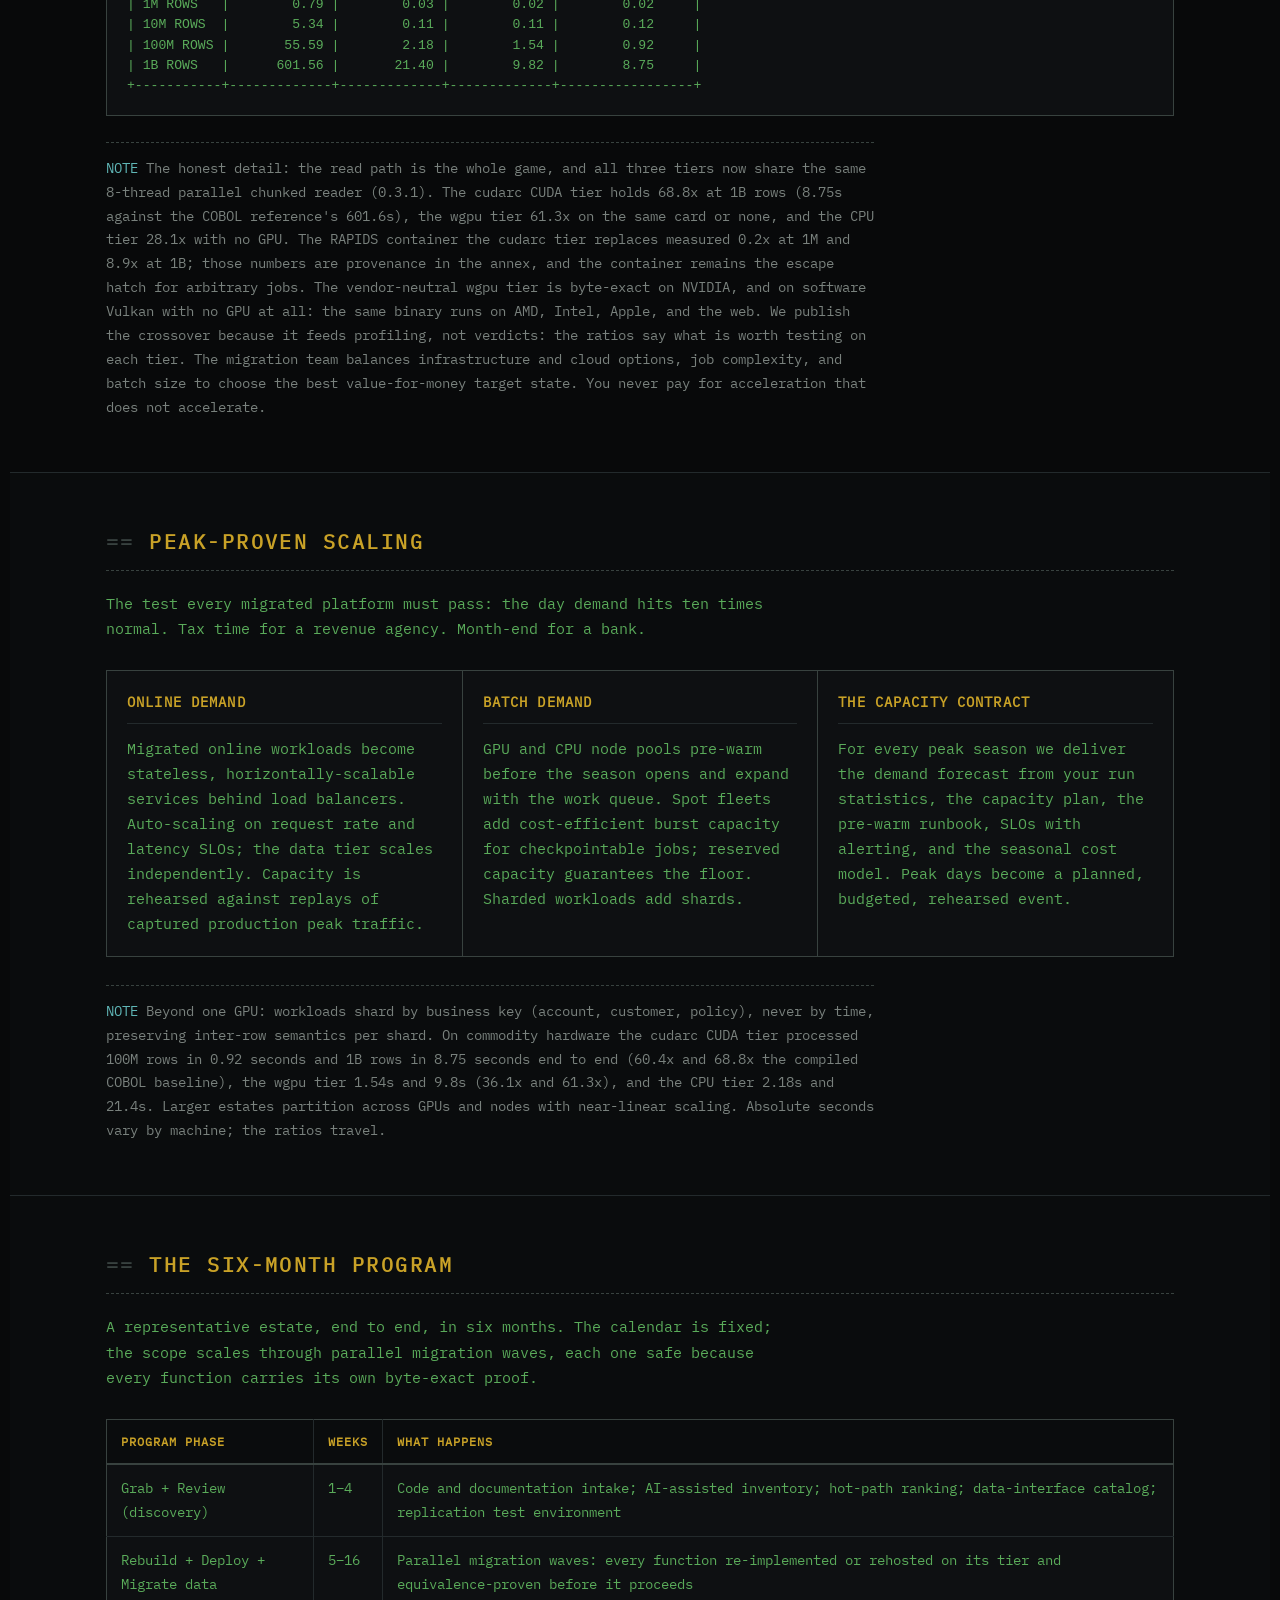
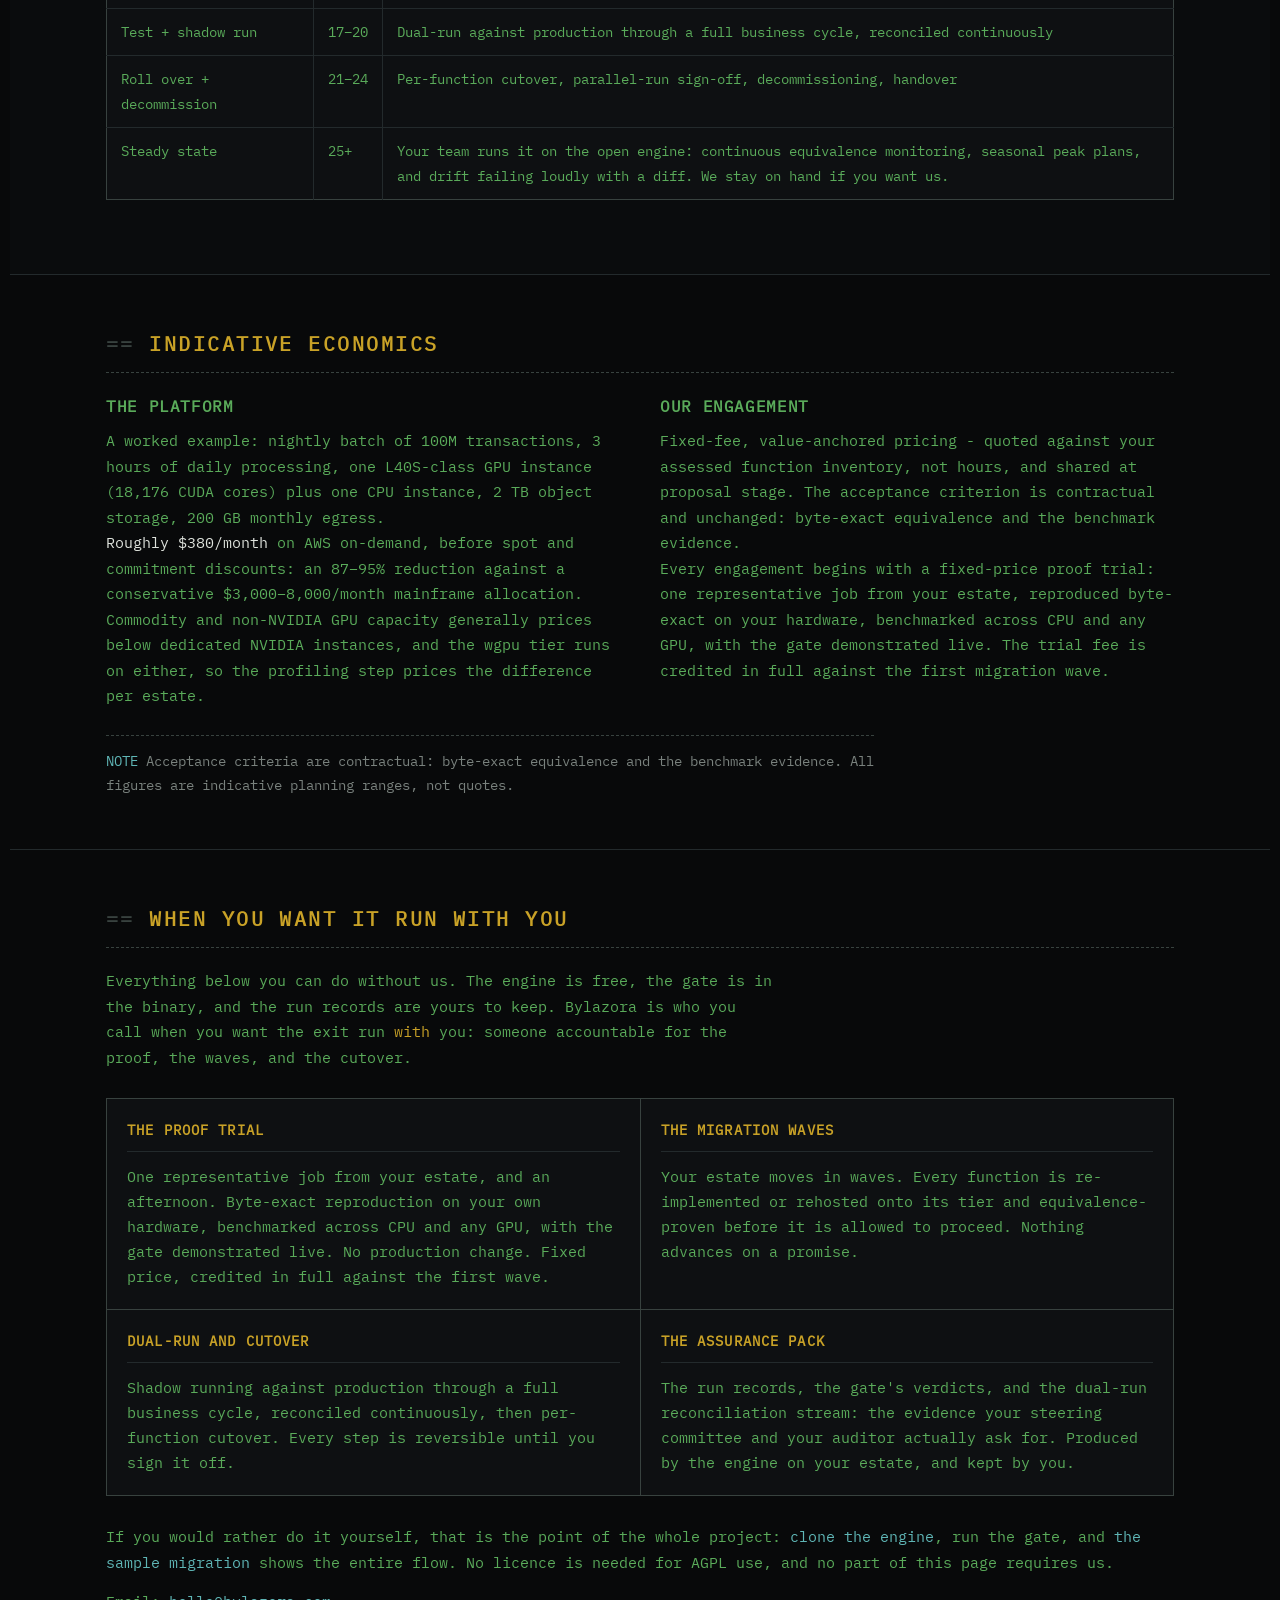
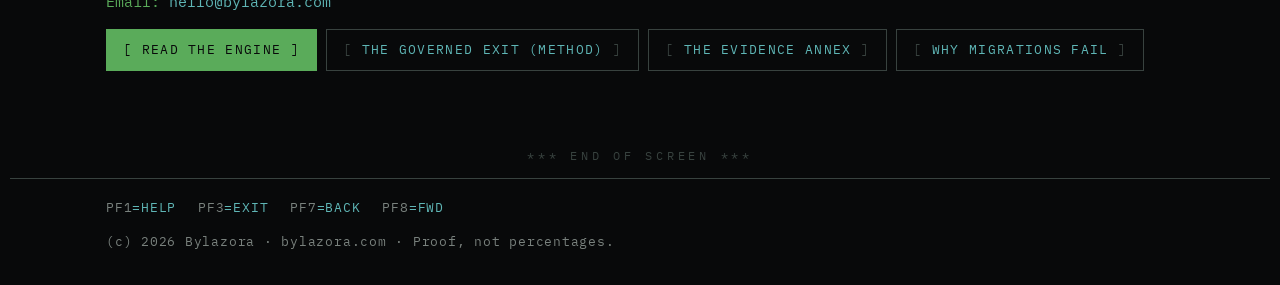
==== commit 354d8dc1: "Lead with the business case: plain language up front for decision-makers" ====
--- a/index.html
+++ b/index.html
@@ -4,6 +4,17 @@
 <meta charset="utf-8">
 <meta name="viewport" content="width=device-width, initial-scale=1">
 <title>Bylazora - Governed Mainframe Migration to GPU/CPU Cloud</title>
+<meta property="og:title" content="Bylazora - the migration you can prove">
+<meta property="og:description" content="The byte-exact mainframe migration standard: a migrated workload's outputs must equal the legacy COBOL reference byte for byte, or the gate fails it.">
+<meta property="og:url" content="https://bylazora.com/">
+<meta property="og:type" content="website">
+<meta property="og:site_name" content="Bylazora">
+<meta property="og:image" content="https://bylazora.com/assets/bylazora-og.png">
+<meta property="og:image:width" content="1200">
+<meta property="og:image:height" content="630">
+<meta property="og:image:alt" content="BYLAZORA - Proof, not percentages">
+<meta name="twitter:card" content="summary_large_image">
+<meta name="twitter:image" content="https://bylazora.com/assets/bylazora-og.png">
 <meta name="description" content="Bylazora ships the migration engine: a licensable library that moves COBOL mainframe estates to commodity hardware - CPU-only or any GPU, with or without NVIDIA - under byte-exact proof that nothing changed but the platform.">
 <link rel="icon" href="assets/favicon.ico" sizes="any">
 <link rel="icon" type="image/png" sizes="32x32" href="assets/favicon-32.png">
@@ -37,7 +48,7 @@
   <div class="wrap">
     <p class="kicker">The migration you can prove &middot; Open source, AGPL &middot; Proof, not percentages</p>
     <h1>The migration<br>you can <span class="accent">prove</span>.<span class="cursor" aria-hidden="true"></span></h1>
-    <p class="lede">Bylazora is the byte-exact migration engine, open source under AGPL: a migrated workload's outputs must equal the legacy COBOL reference byte for byte, or the gate fails it. One Rust binary runs the gate and the production runtime across CPU, any GPU, and CUDA: measured 68.8x at one billion rows, every run IDENTICAL. Read the proof, clone the engine, or have us run your exit.</p>
+    <p class="lede">Bylazora proves a mainframe migration is correct before it goes live. The migrated system must reproduce the legacy output exactly, to the byte, or the migration is not accepted: no automation percentages, no assurance by inspection, and no difference found in production, where it costs the most. The engine is open source, free at any scale, and runs on the commodity hardware and cloud you already buy.</p>
     <div class="hero-ctas">
       <a class="btn btn-primary" href="evidence.html">Read the proof</a>
       <a class="btn btn-ghost" href="#download">Start migrating</a>
@@ -62,22 +73,27 @@
 
 <section id="problem" class="section">
   <div class="wrap">
-    <h2>Why now</h2>
-    <div class="three-col">
-      <div class="card">
-        <h3>The skills cliff</h3>
-        <p>An estimated 220&ndash;800 billion lines of COBOL remain in production. The average COBOL developer is in their late 50s, roughly 10% retire every year, and about 70% of universities no longer teach the language.</p>
-      </div>
-      <div class="card">
-        <h3>The cost trajectory</h3>
-        <p>Mainframe software is typically 30&ndash;50% of the total mainframe budget, large estates pay roughly $1,000&ndash;2,000 per MIPS per year, and pricing keeps trending up.</p>
-      </div>
-      <div class="card">
-        <h3>The exit risk</h3>
-        <p>Migration is the highest-stakes project an enterprise runs. The industry's failures happened because systems were validated by inspection, not by proof: a UK bank locked 1.9M customers out in 2018.</p>
-      </div>
-    </div>
-    <p class="note">We are equally honest about the other side: mainframes are reliable and cheap per workload. Our argument is the skills cliff, the licensing trajectory, and the strategic cost of lock-in, not that the mainframe is broken.</p>
+    <h2>The business case</h2>
+    <p class="section-lede">A mainframe estate carries three costs at once: the risk of a migration that goes wrong, the bill for staying where you are, and the clock on the people who understand the code. Bylazora answers the first, and changes the arithmetic on the other two.</p>
+    <div class="grid-2x2">
+      <div class="card">
+        <h3>What it is</h3>
+        <p>A standard and a tool. The standard: a migrated workload's outputs must equal the legacy COBOL reference byte for byte, or the migration is not accepted. The tool: one open-source binary that checks exactly that, and then runs the workload in production. It is the difference between being told a migration is fine and being shown that it is.</p>
+      </div>
+      <div class="card">
+        <h3>Why it is on your desk</h3>
+        <p>Migration is the highest-stakes project an enterprise runs, and the industry's failures are public: TSB's 2018 migration cost 330 million pounds and locked 1.9 million customers out. Those failures share one cause, which is that the work was validated by inspection. Proof is cheaper than an outage, and far cheaper than a regulator asking who checked.</p>
+      </div>
+      <div class="card">
+        <h3>The bill you keep paying</h3>
+        <p>Mainframe software is typically 30&ndash;50% of the mainframe budget, large estates pay roughly $1,000&ndash;2,000 per MIPS per year, and pricing trends up. A worked 100M-transaction nightly batch runs near $380 a month on commodity cloud hardware: an 87&ndash;95% reduction against a conservative mainframe allocation. The migration pays for itself before the estate is finished.</p>
+      </div>
+      <div class="card">
+        <h3>The clock you are on</h3>
+        <p>An estimated 220&ndash;800 billion lines of COBOL remain in production. Roughly 10% of COBOL developers retire each year and most universities no longer teach it. The estate is not the emergency; the people who understand it are. Every year of delay narrows who can be held accountable for the change.</p>
+      </div>
+    </div>
+    <p class="note">We are equally honest about the other side: mainframes are reliable and cheap per workload. The argument is the licensing trajectory, the skills cliff, and the strategic cost of lock-in, not that the mainframe is broken. And there is nothing to procure to evaluate any of it: the engine is free, and the <a href="#engage">proof trial</a> takes one job and an afternoon.</p>
   </div>
 </section>
 
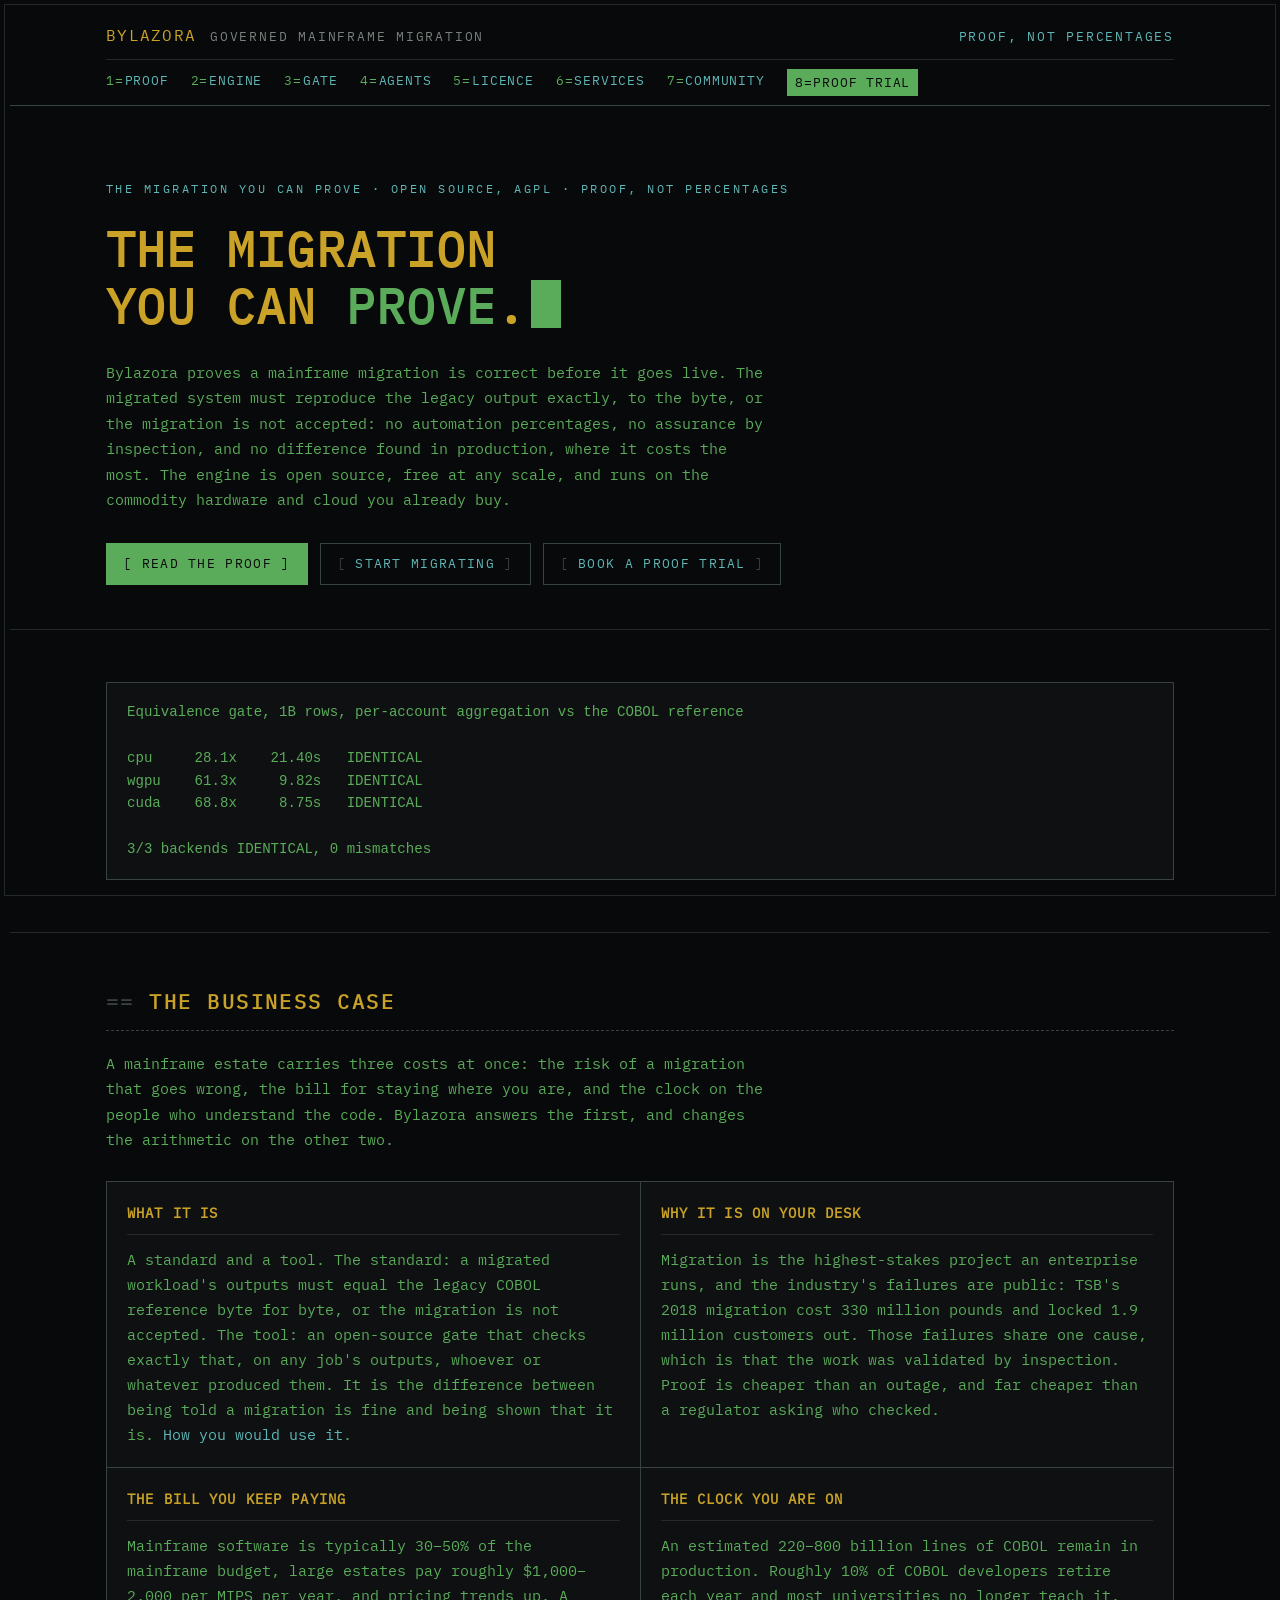
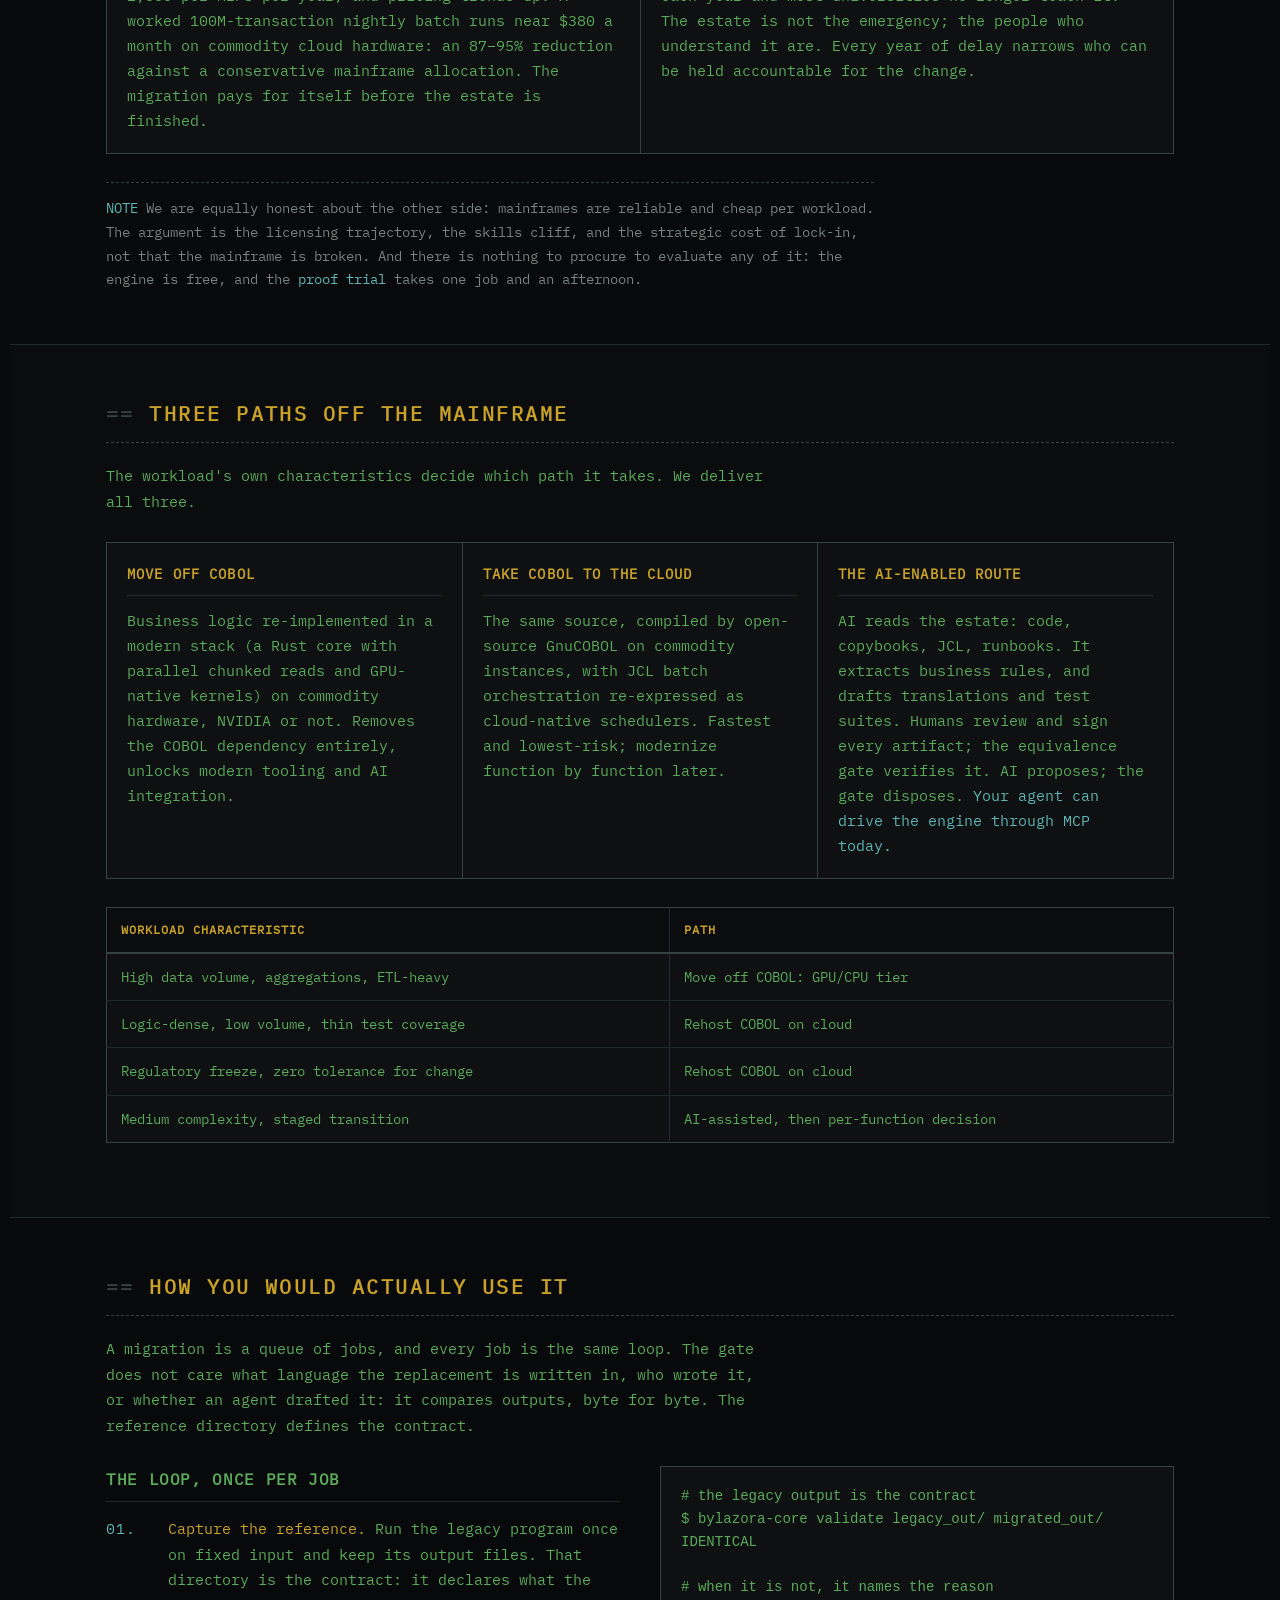
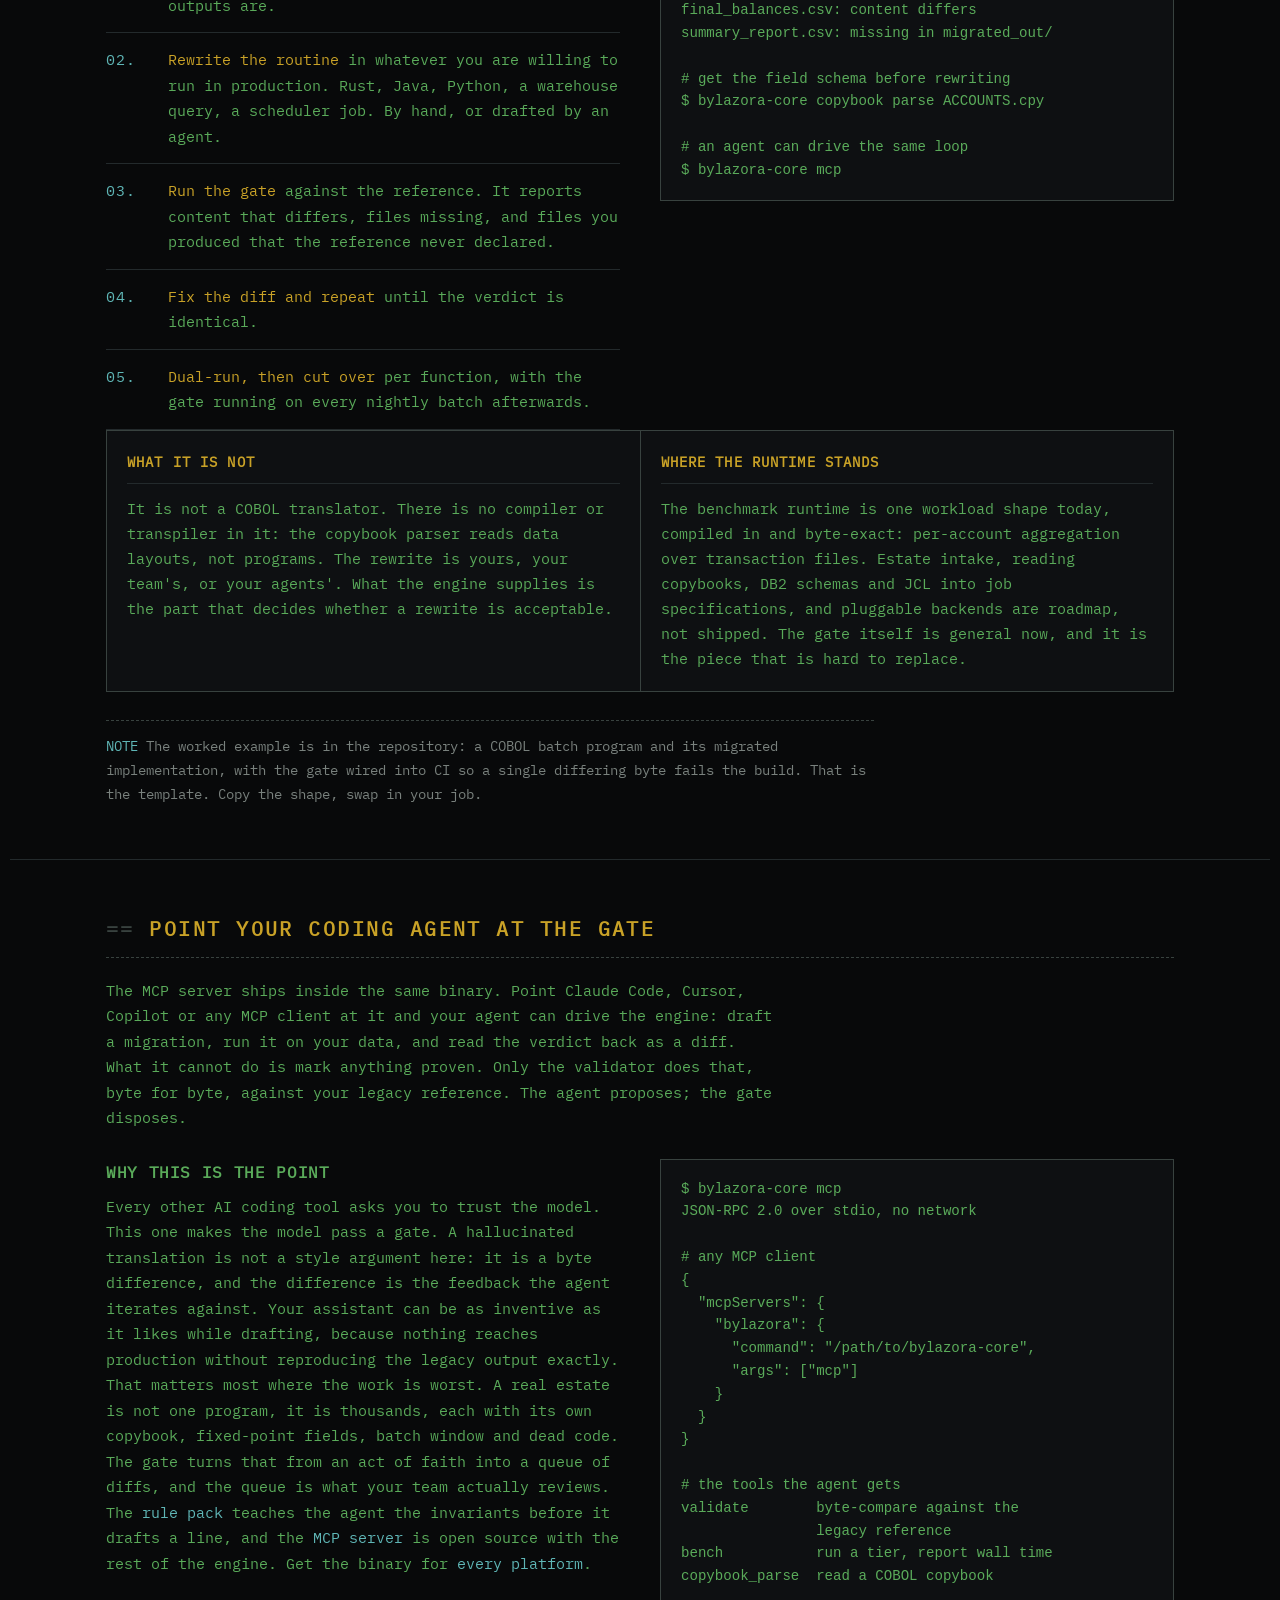
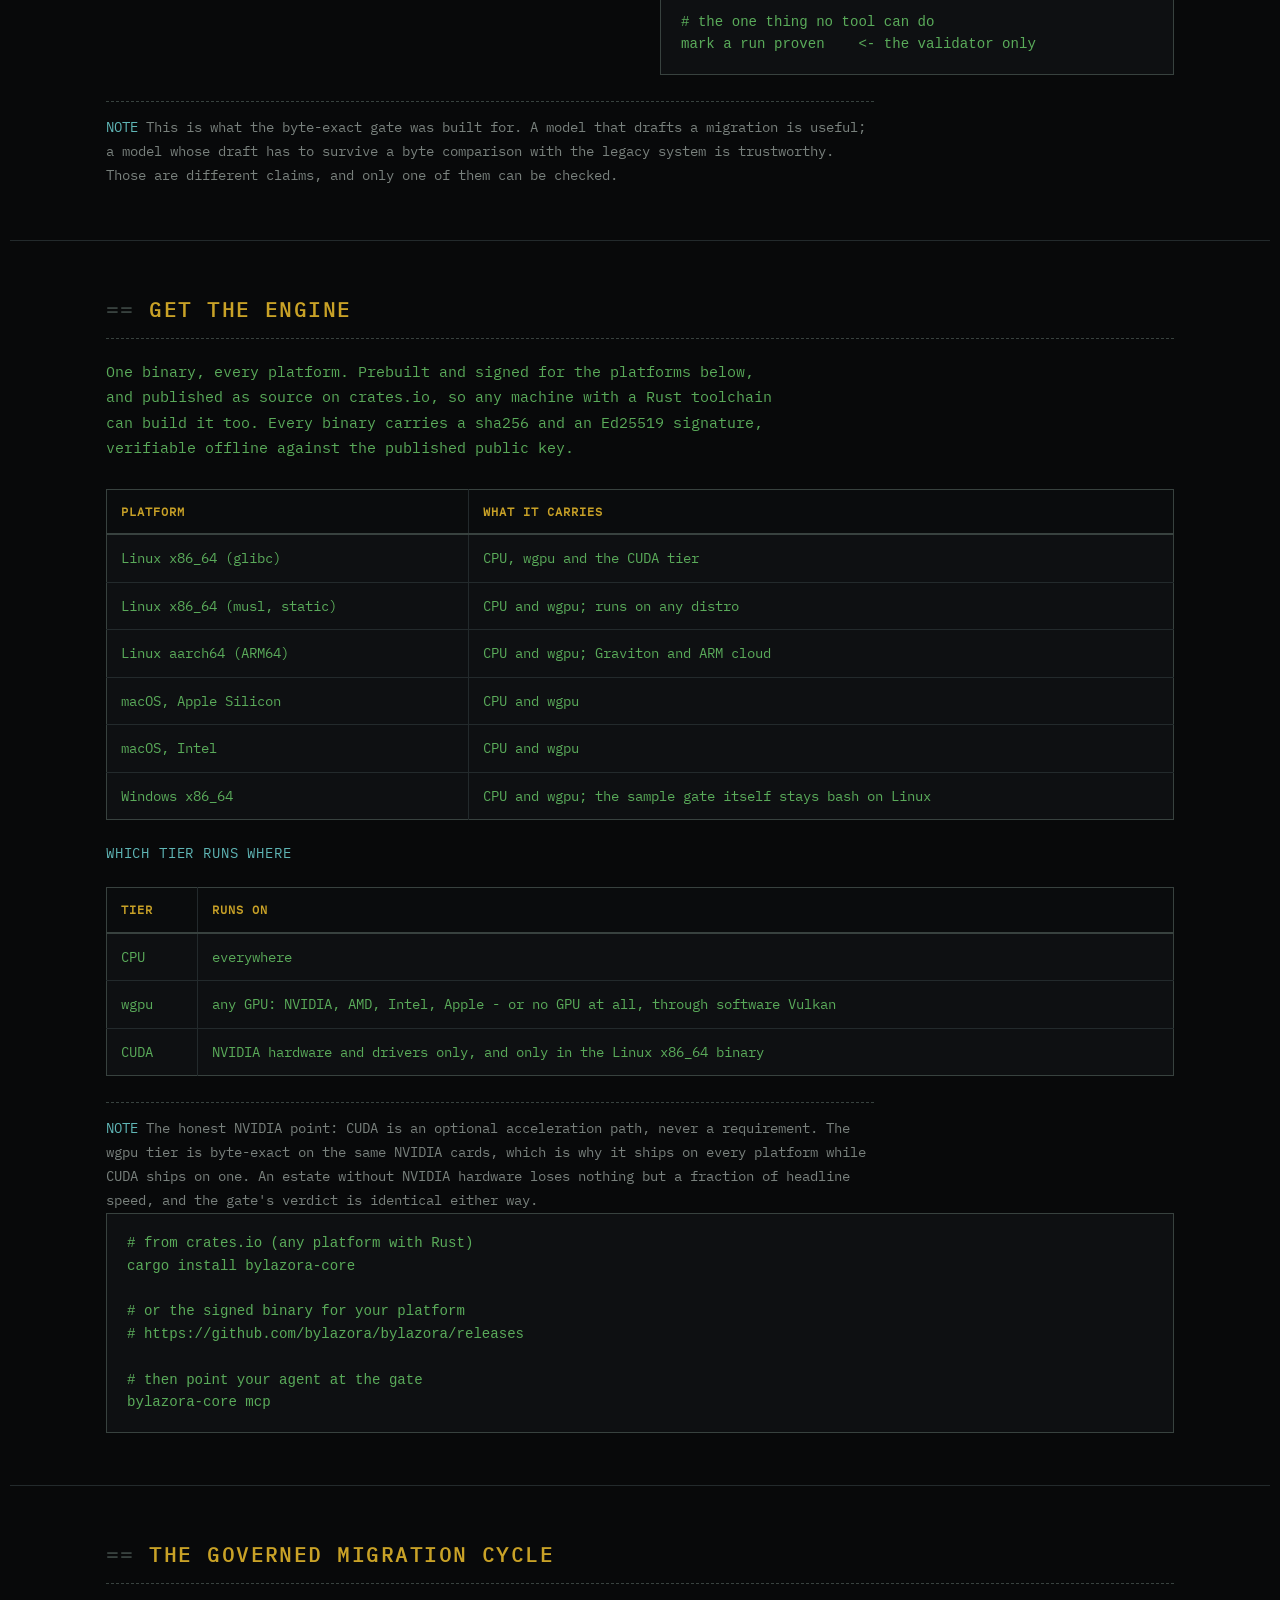
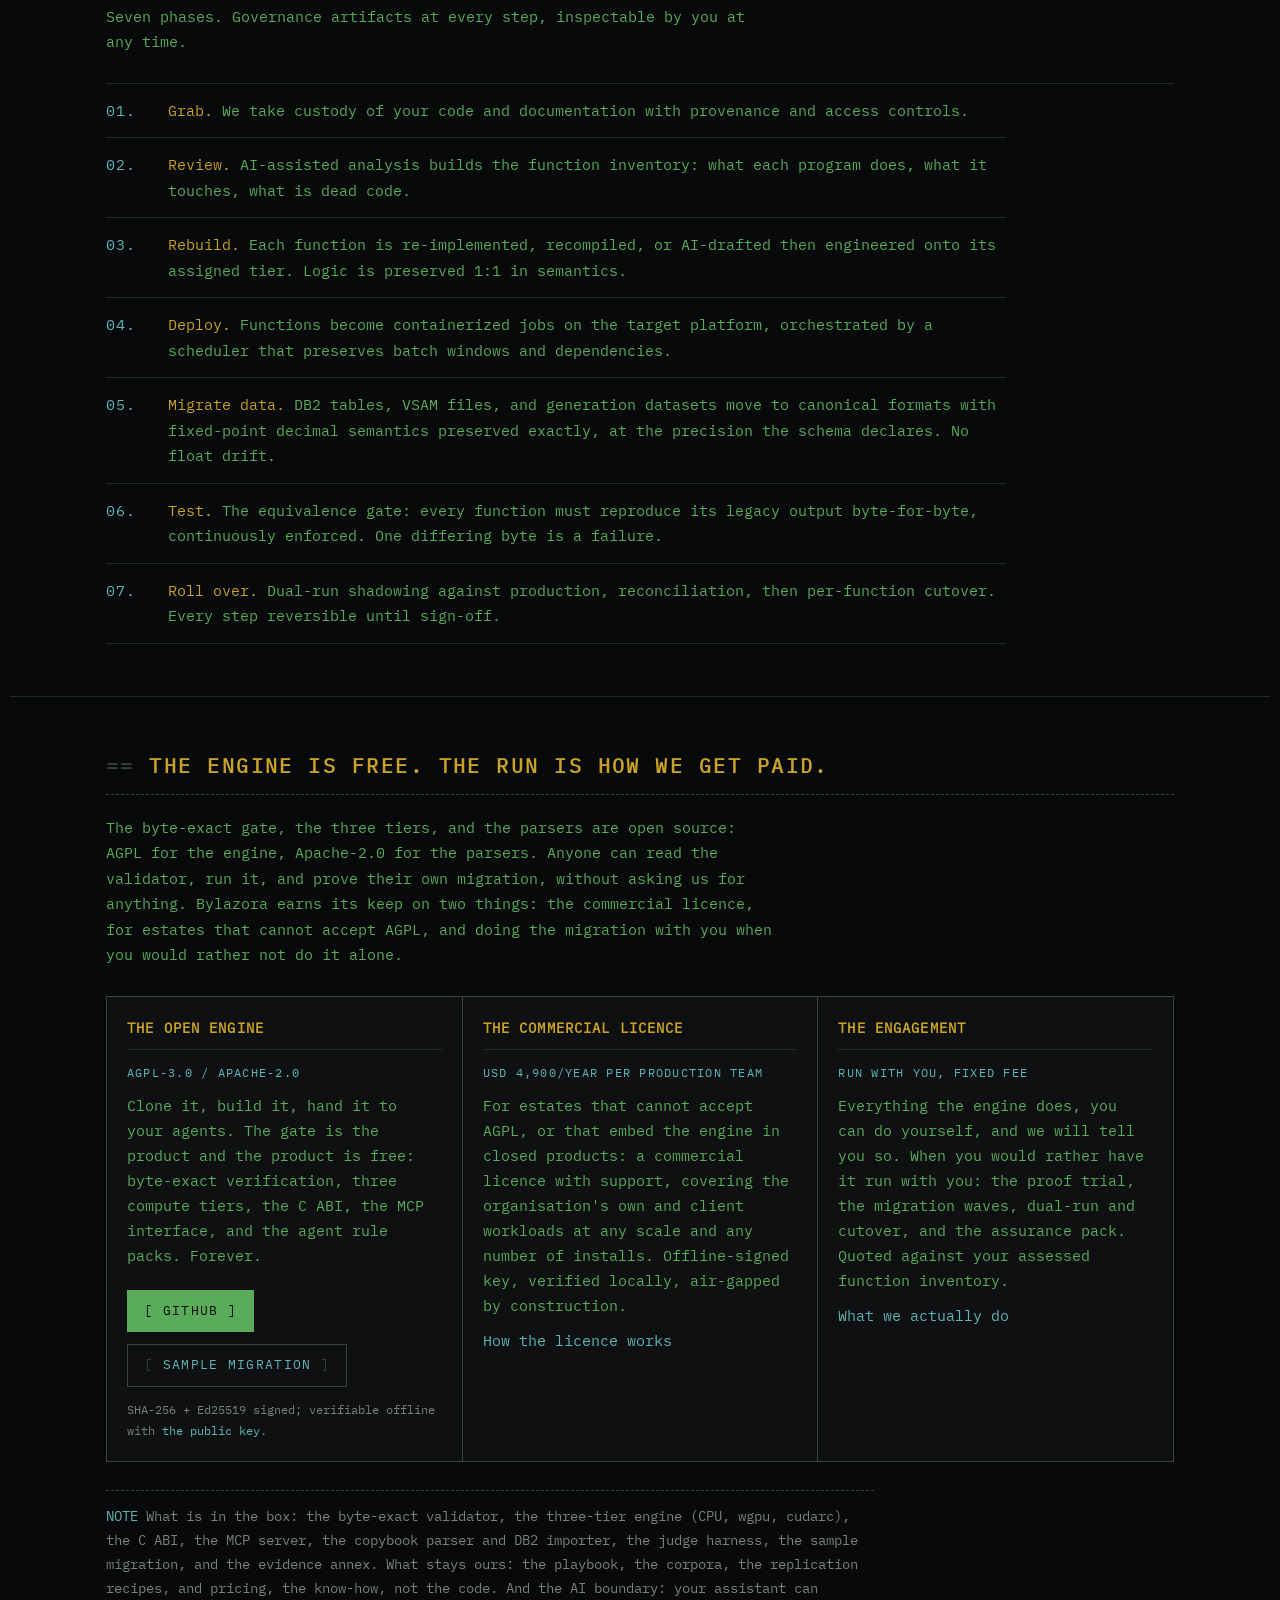
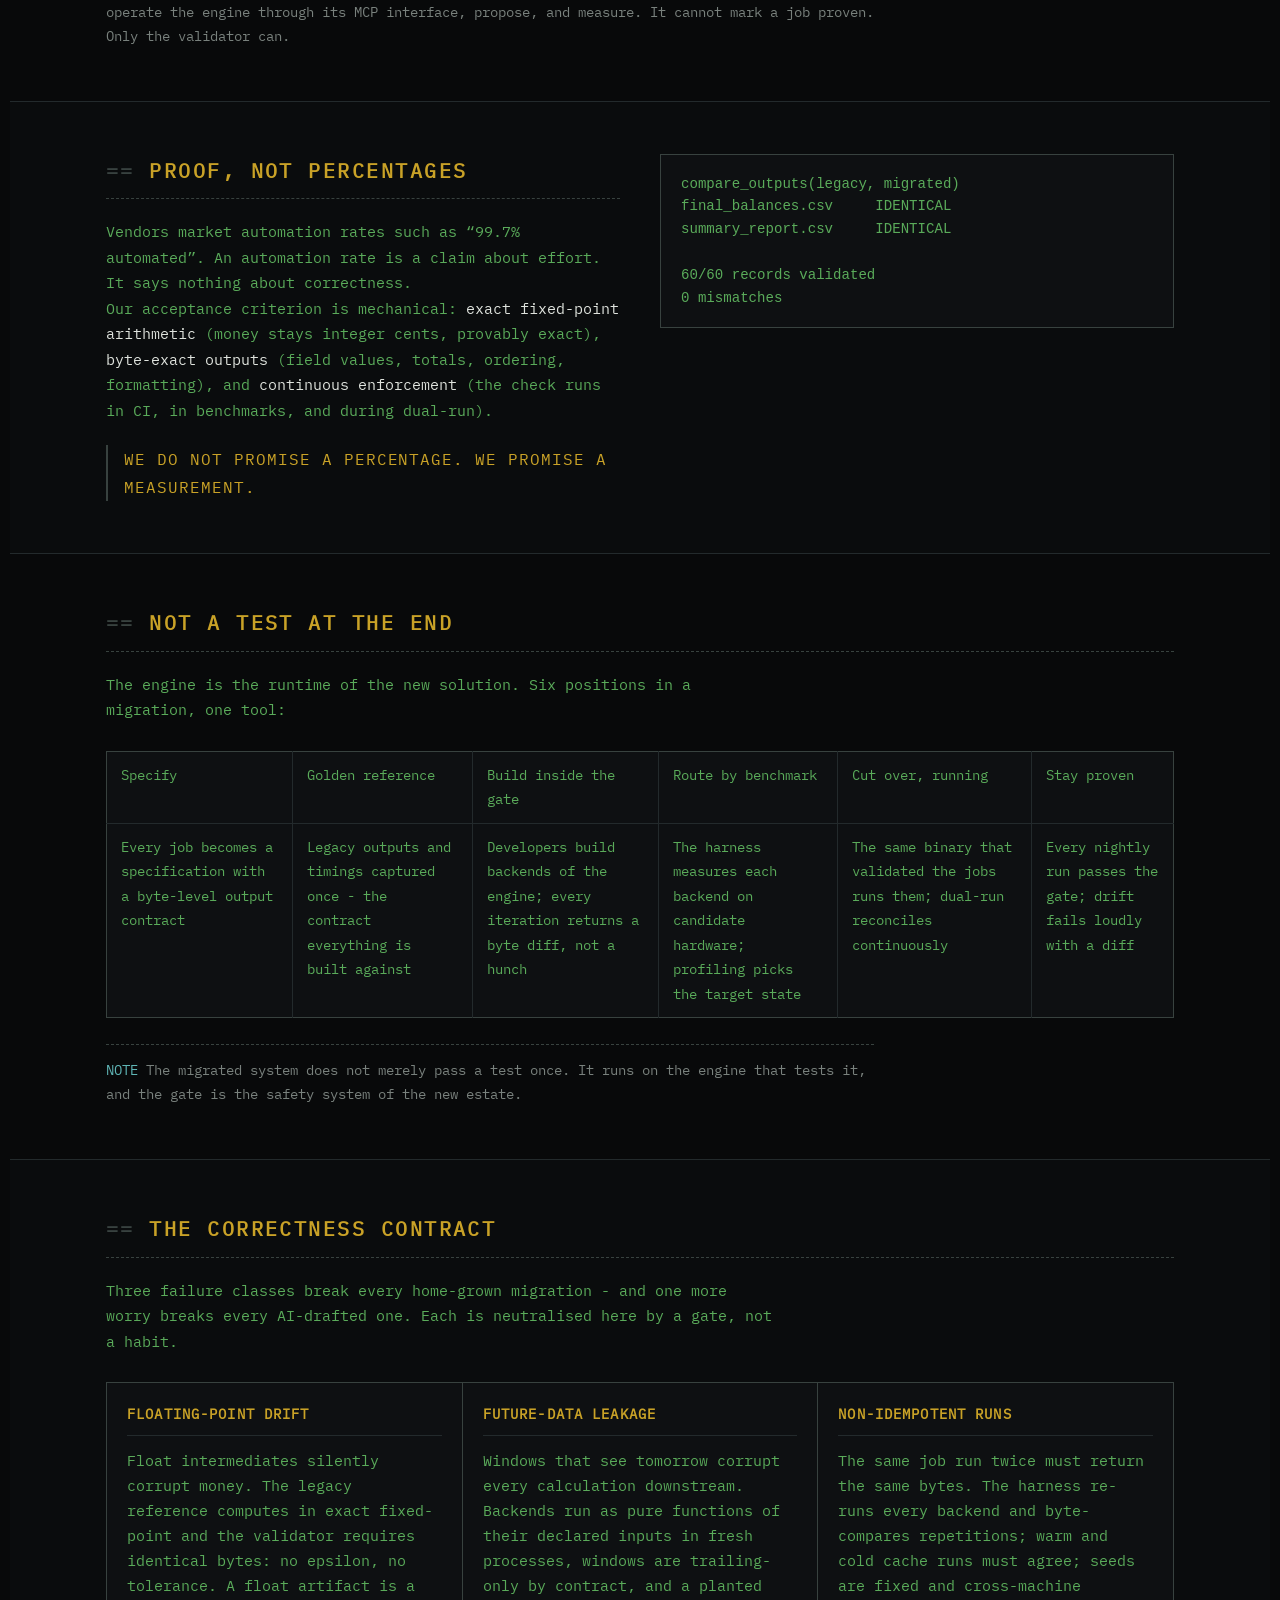
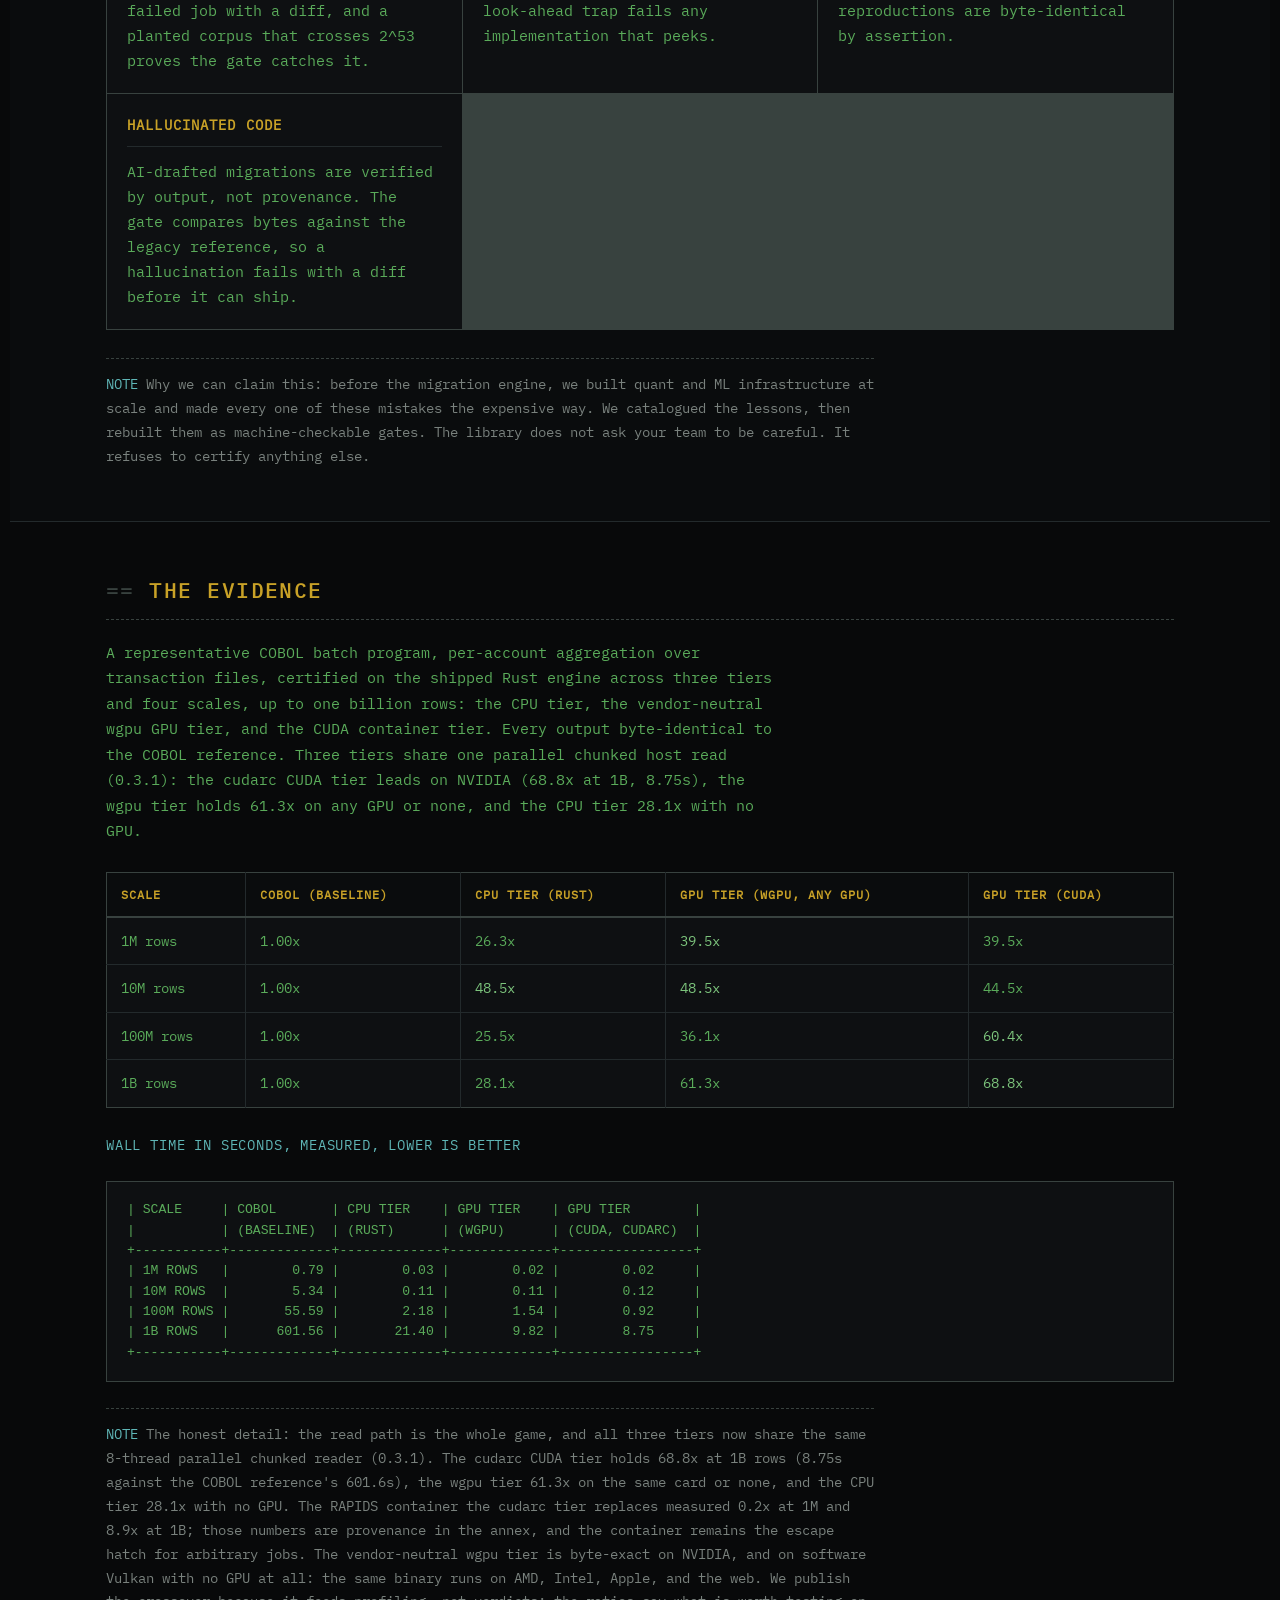
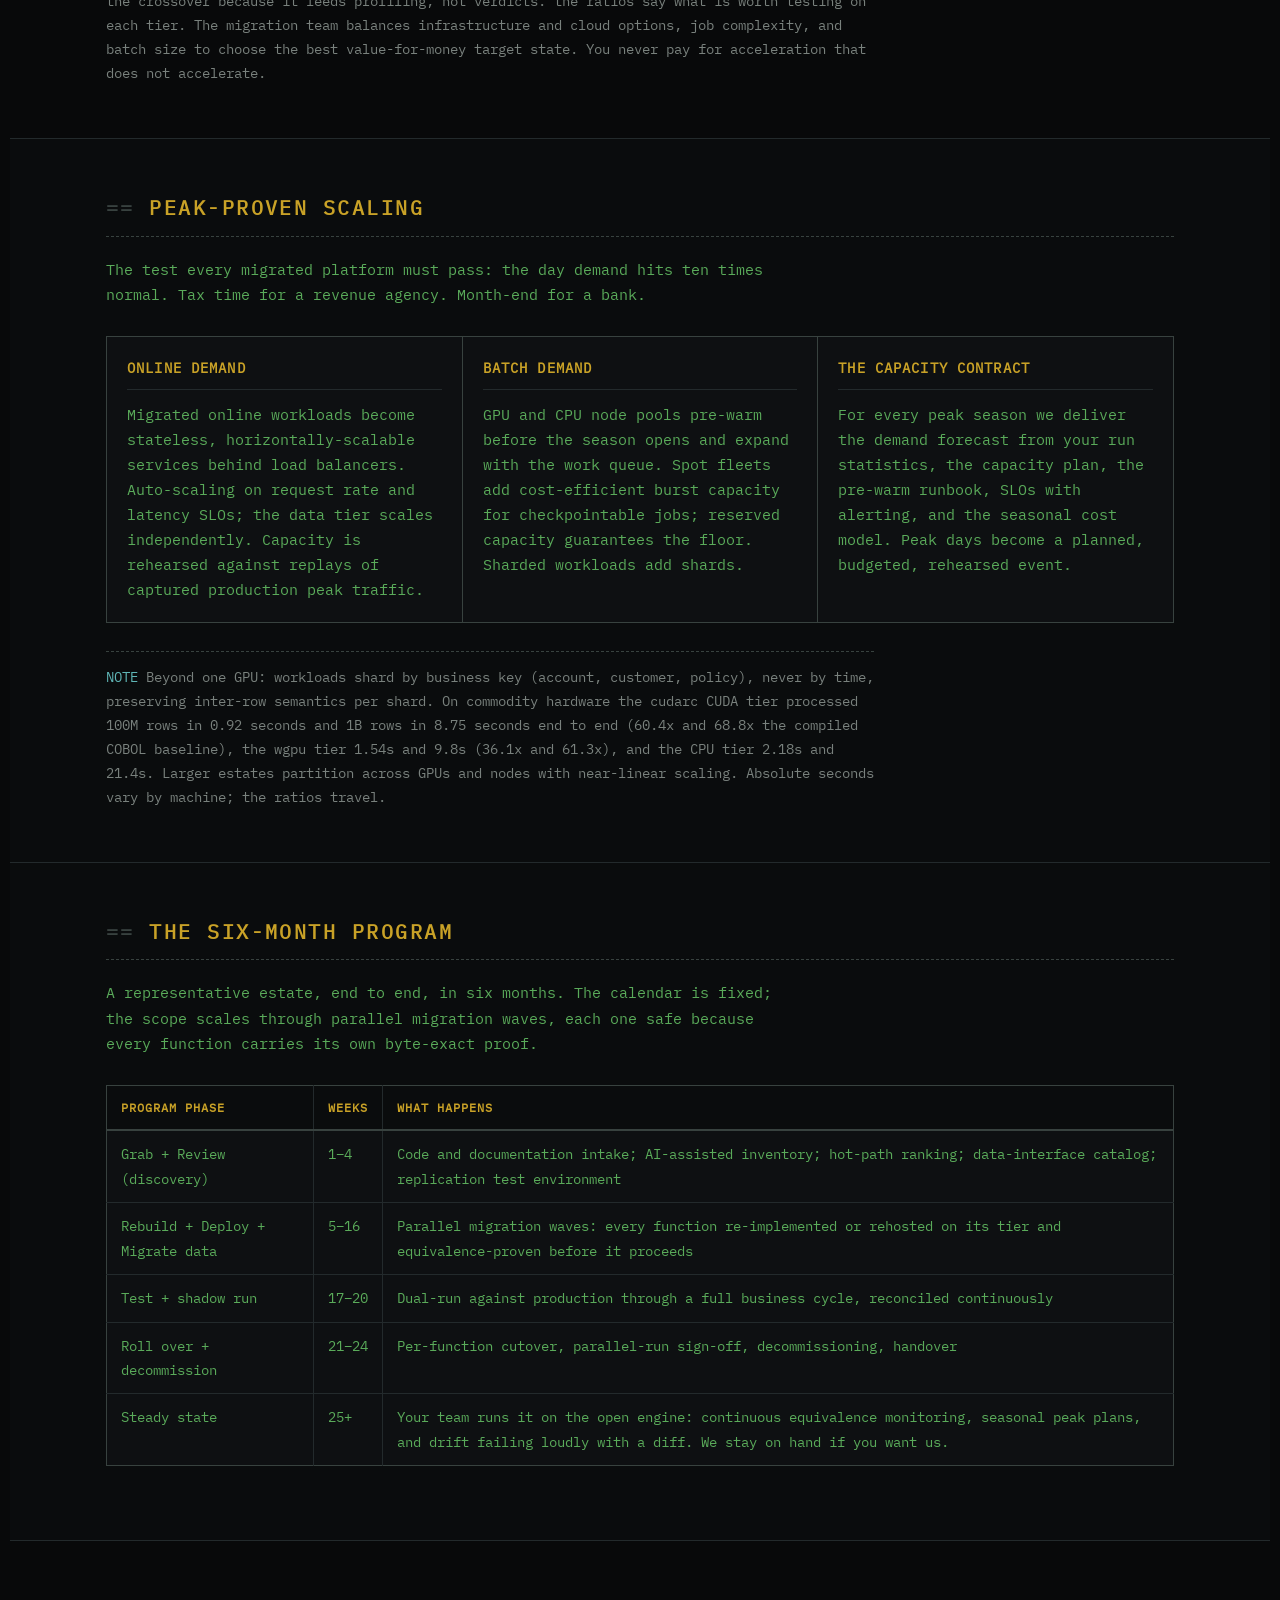
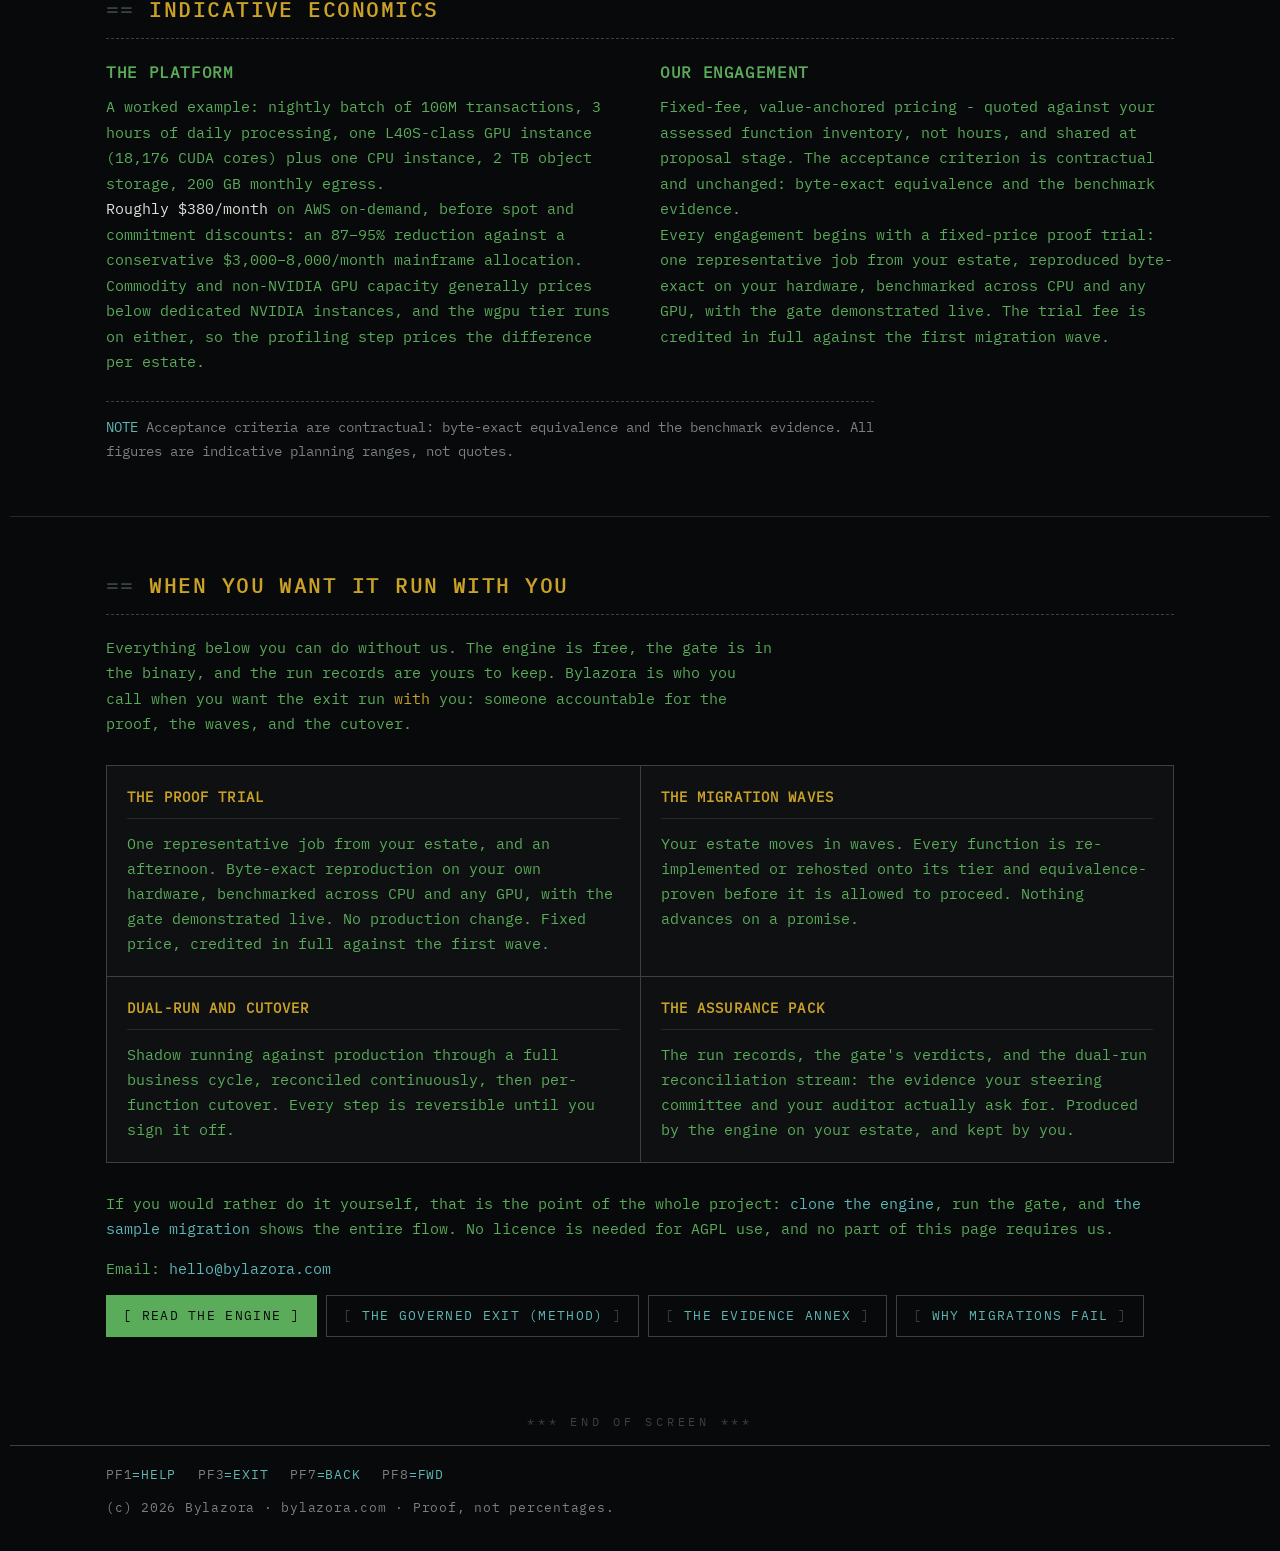
==== commit 1f5d307b: "Add how-you-would-actually-use-it, and drop the runtime overclaim" ====
--- a/index.html
+++ b/index.html
@@ -78,7 +78,7 @@
     <div class="grid-2x2">
       <div class="card">
         <h3>What it is</h3>
-        <p>A standard and a tool. The standard: a migrated workload's outputs must equal the legacy COBOL reference byte for byte, or the migration is not accepted. The tool: one open-source binary that checks exactly that, and then runs the workload in production. It is the difference between being told a migration is fine and being shown that it is.</p>
+        <p>A standard and a tool. The standard: a migrated workload's outputs must equal the legacy COBOL reference byte for byte, or the migration is not accepted. The tool: an open-source gate that checks exactly that, on any job's outputs, whoever or whatever produced them. It is the difference between being told a migration is fine and being shown that it is. <a href="#how">How you would use it</a>.</p>
       </div>
       <div class="card">
         <h3>Why it is on your desk</h3>
@@ -122,6 +122,51 @@
       <tr><td>Regulatory freeze, zero tolerance for change</td><td>Rehost COBOL on cloud</td></tr>
       <tr><td>Medium complexity, staged transition</td><td>AI-assisted, then per-function decision</td></tr>
     </table>
+  </div>
+</section>
+
+<section id="how" class="section">
+  <div class="wrap">
+    <h2>How you would actually use it</h2>
+    <p class="section-lede">A migration is a queue of jobs, and every job is the same loop. The gate does not care what language the replacement is written in, who wrote it, or whether an agent drafted it: it compares outputs, byte for byte. The reference directory defines the contract.</p>
+    <div class="two-col">
+      <div>
+        <h3>The loop, once per job</h3>
+        <ol class="cycle">
+          <li><strong>Capture the reference.</strong> Run the legacy program once on fixed input and keep its output files. That directory is the contract: it declares what the outputs are.</li>
+          <li><strong>Rewrite the routine</strong> in whatever you are willing to run in production. Rust, Java, Python, a warehouse query, a scheduler job. By hand, or drafted by an agent.</li>
+          <li><strong>Run the gate</strong> against the reference. It reports content that differs, files missing, and files you produced that the reference never declared.</li>
+          <li><strong>Fix the diff and repeat</strong> until the verdict is identical.</li>
+          <li><strong>Dual-run, then cut over</strong> per function, with the gate running on every nightly batch afterwards.</li>
+        </ol>
+      </div>
+      <div class="codeblock">
+        <pre><code># the legacy output is the contract
+$ bylazora-core validate legacy_out/ migrated_out/
+IDENTICAL
+
+# when it is not, it names the reason
+final_balances.csv: content differs
+summary_report.csv: missing in migrated_out/
+
+# get the field schema before rewriting
+$ bylazora-core copybook parse ACCOUNTS.cpy
+
+# an agent can drive the same loop
+$ bylazora-core mcp</code></pre>
+      </div>
+    </div>
+    <div class="grid-2x2">
+      <div class="card">
+        <h3>What it is not</h3>
+        <p>It is not a COBOL translator. There is no compiler or transpiler in it: the copybook parser reads data layouts, not programs. The rewrite is yours, your team's, or your agents'. What the engine supplies is the part that decides whether a rewrite is acceptable.</p>
+      </div>
+      <div class="card">
+        <h3>Where the runtime stands</h3>
+        <p>The benchmark runtime is one workload shape today, compiled in and byte-exact: per-account aggregation over transaction files. Estate intake, reading copybooks, DB2 schemas and JCL into job specifications, and pluggable backends are roadmap, not shipped. The gate itself is general now, and it is the piece that is hard to replace.</p>
+      </div>
+    </div>
+    <p class="note">The worked example is in the repository: a COBOL batch program and its migrated implementation, with the gate wired into CI so a single differing byte fails the build. That is the template. Copy the shape, swap in your job.</p>
   </div>
 </section>
 
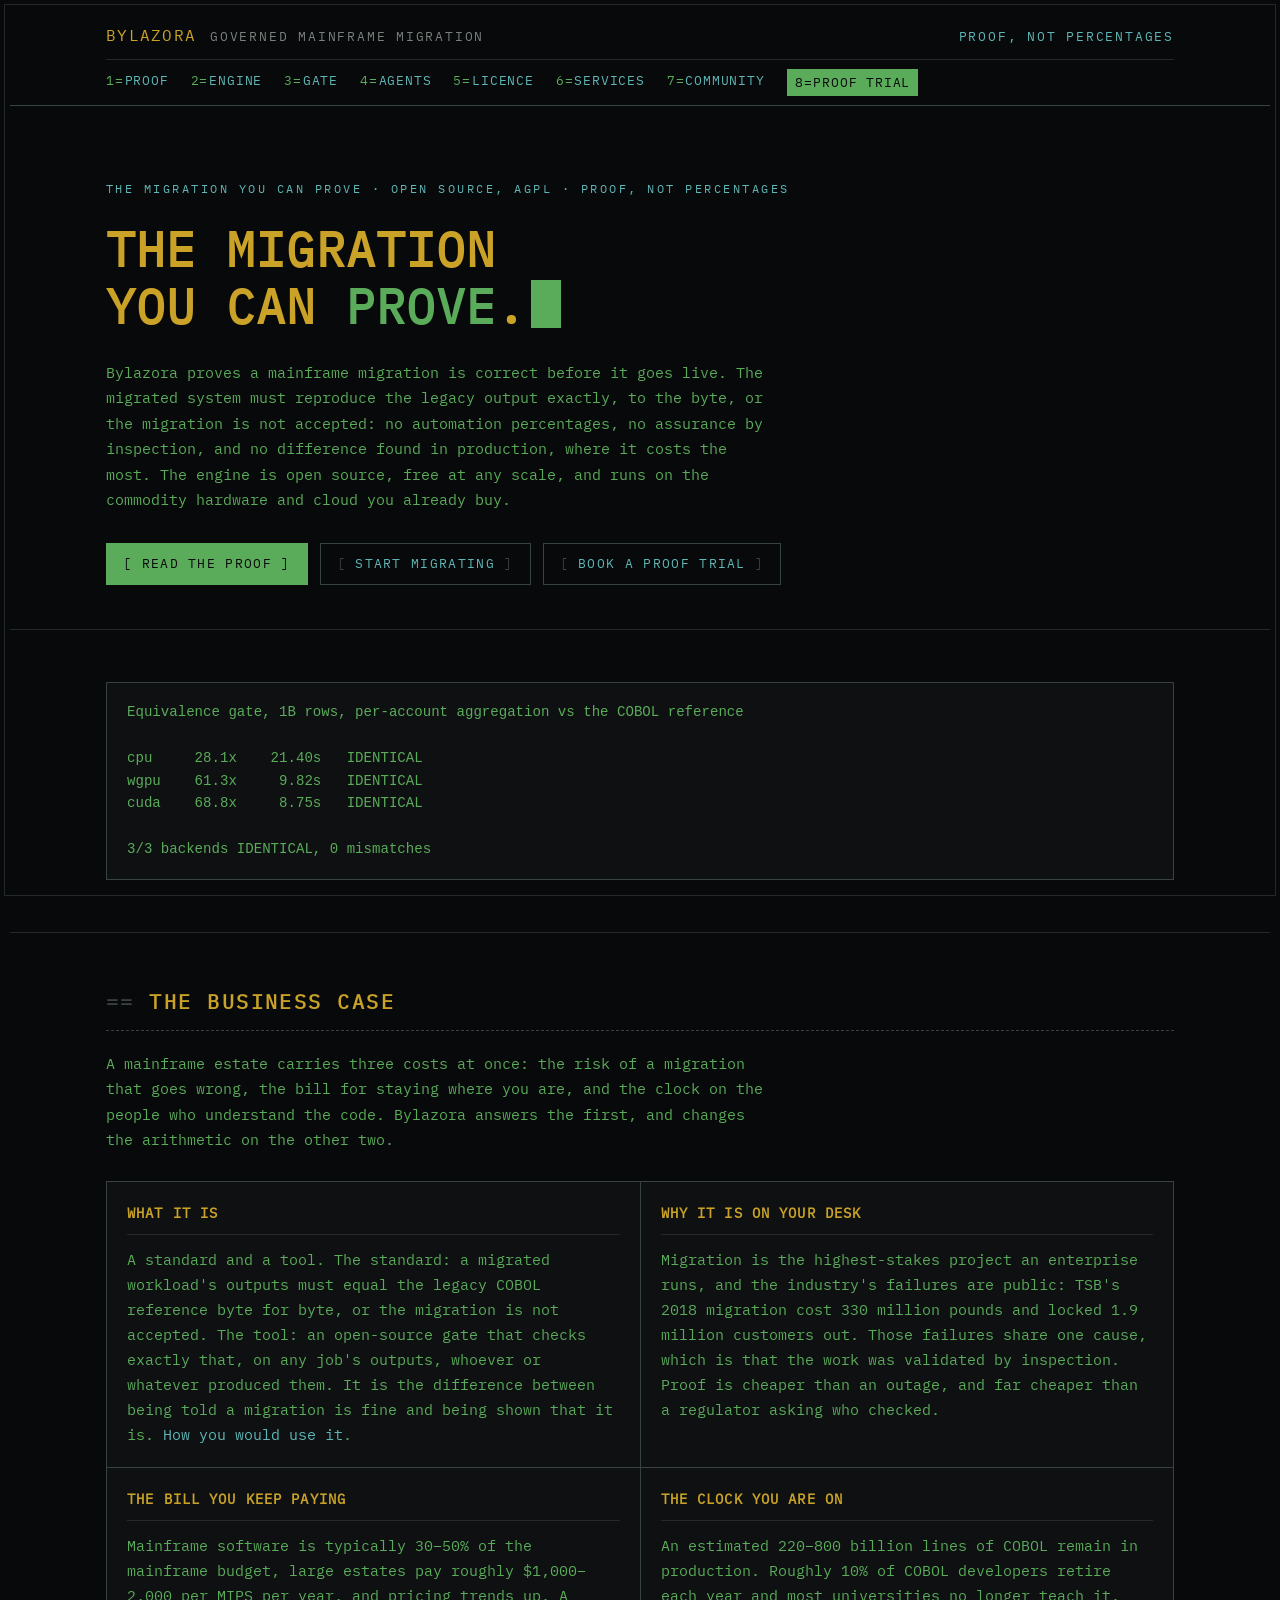
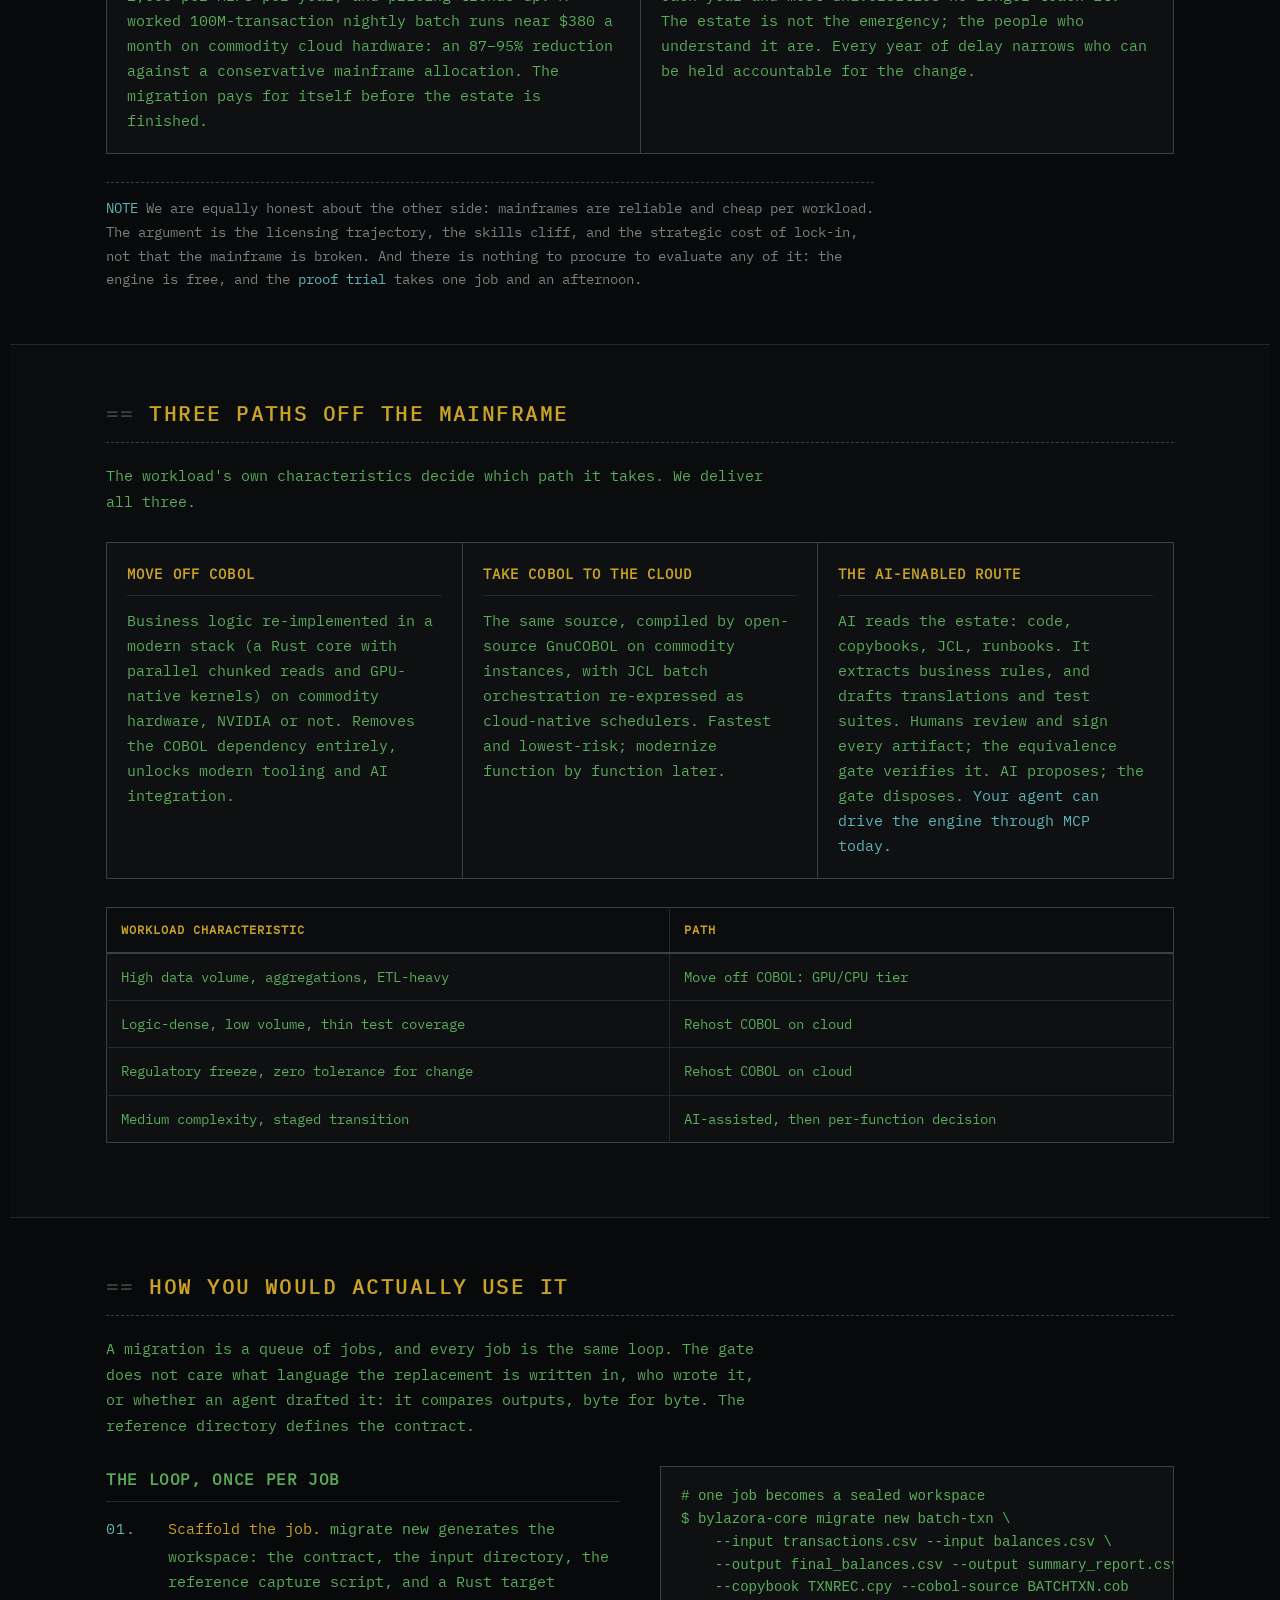
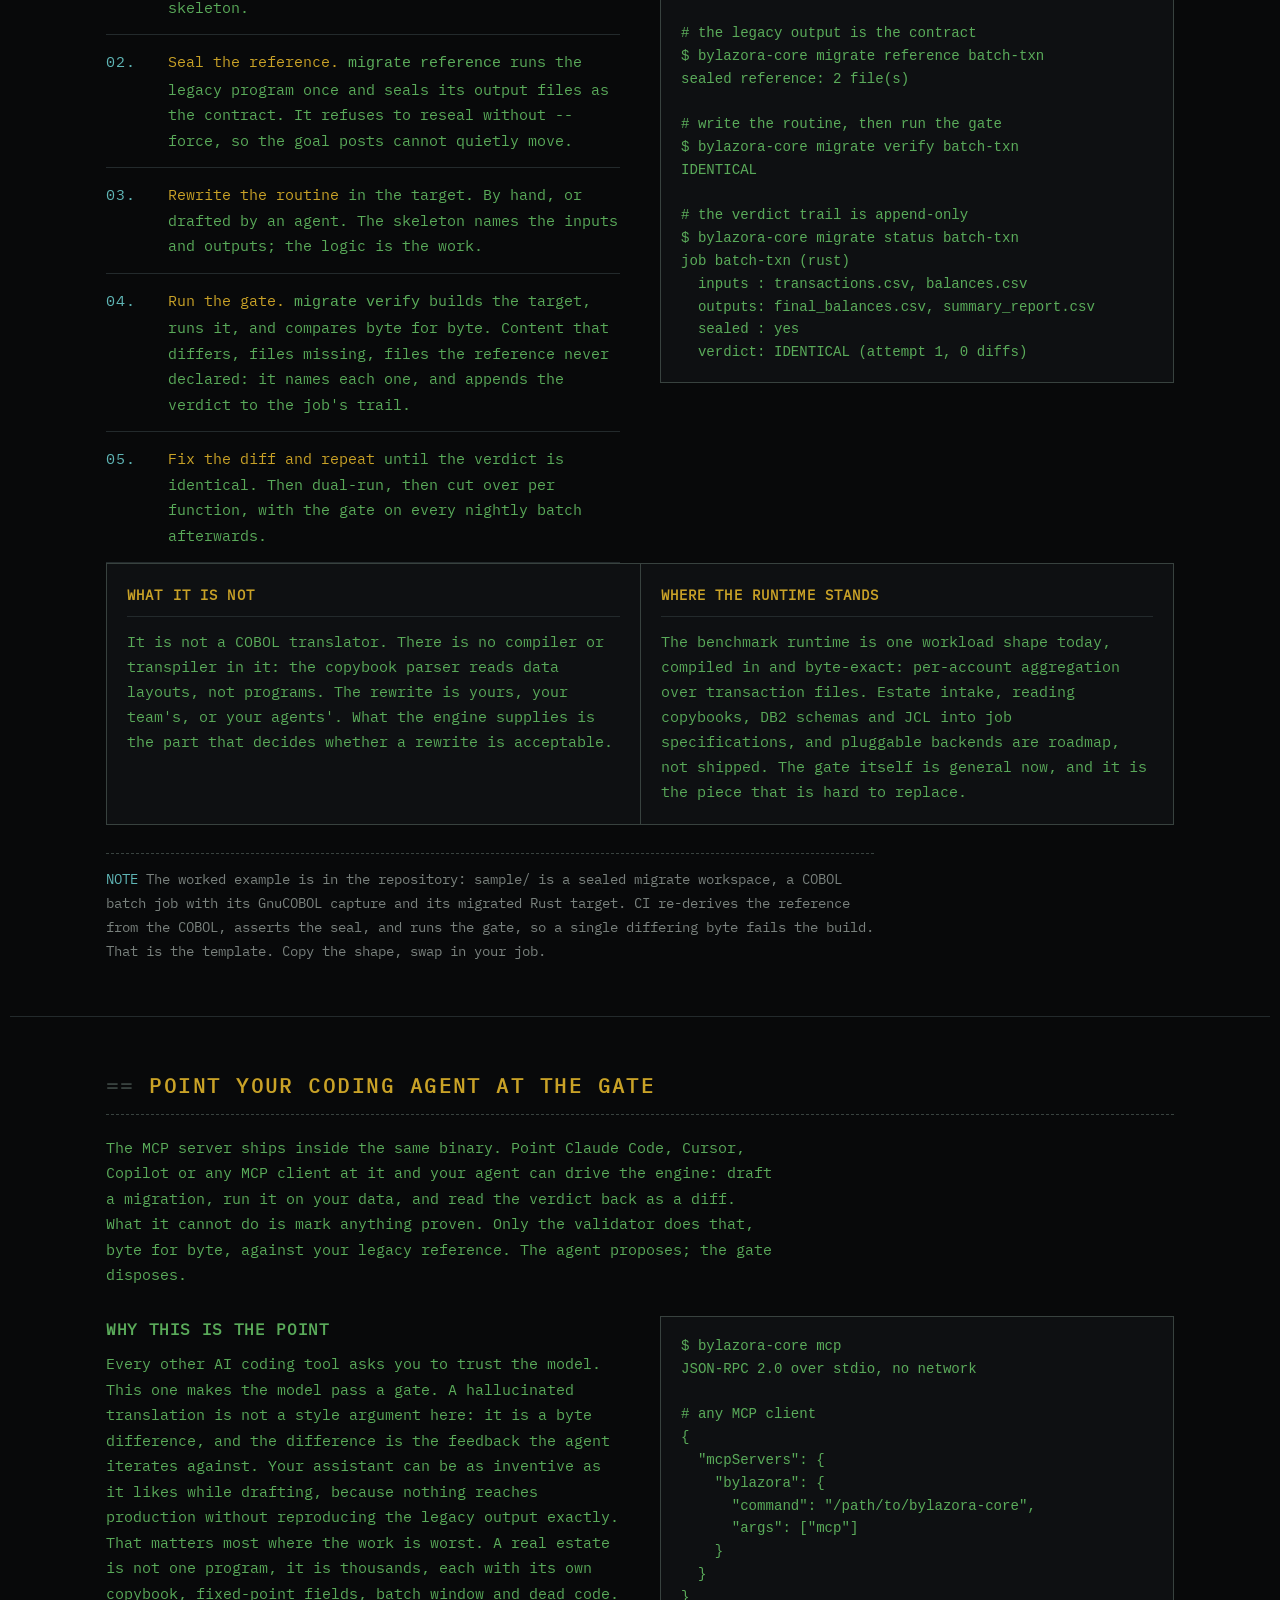
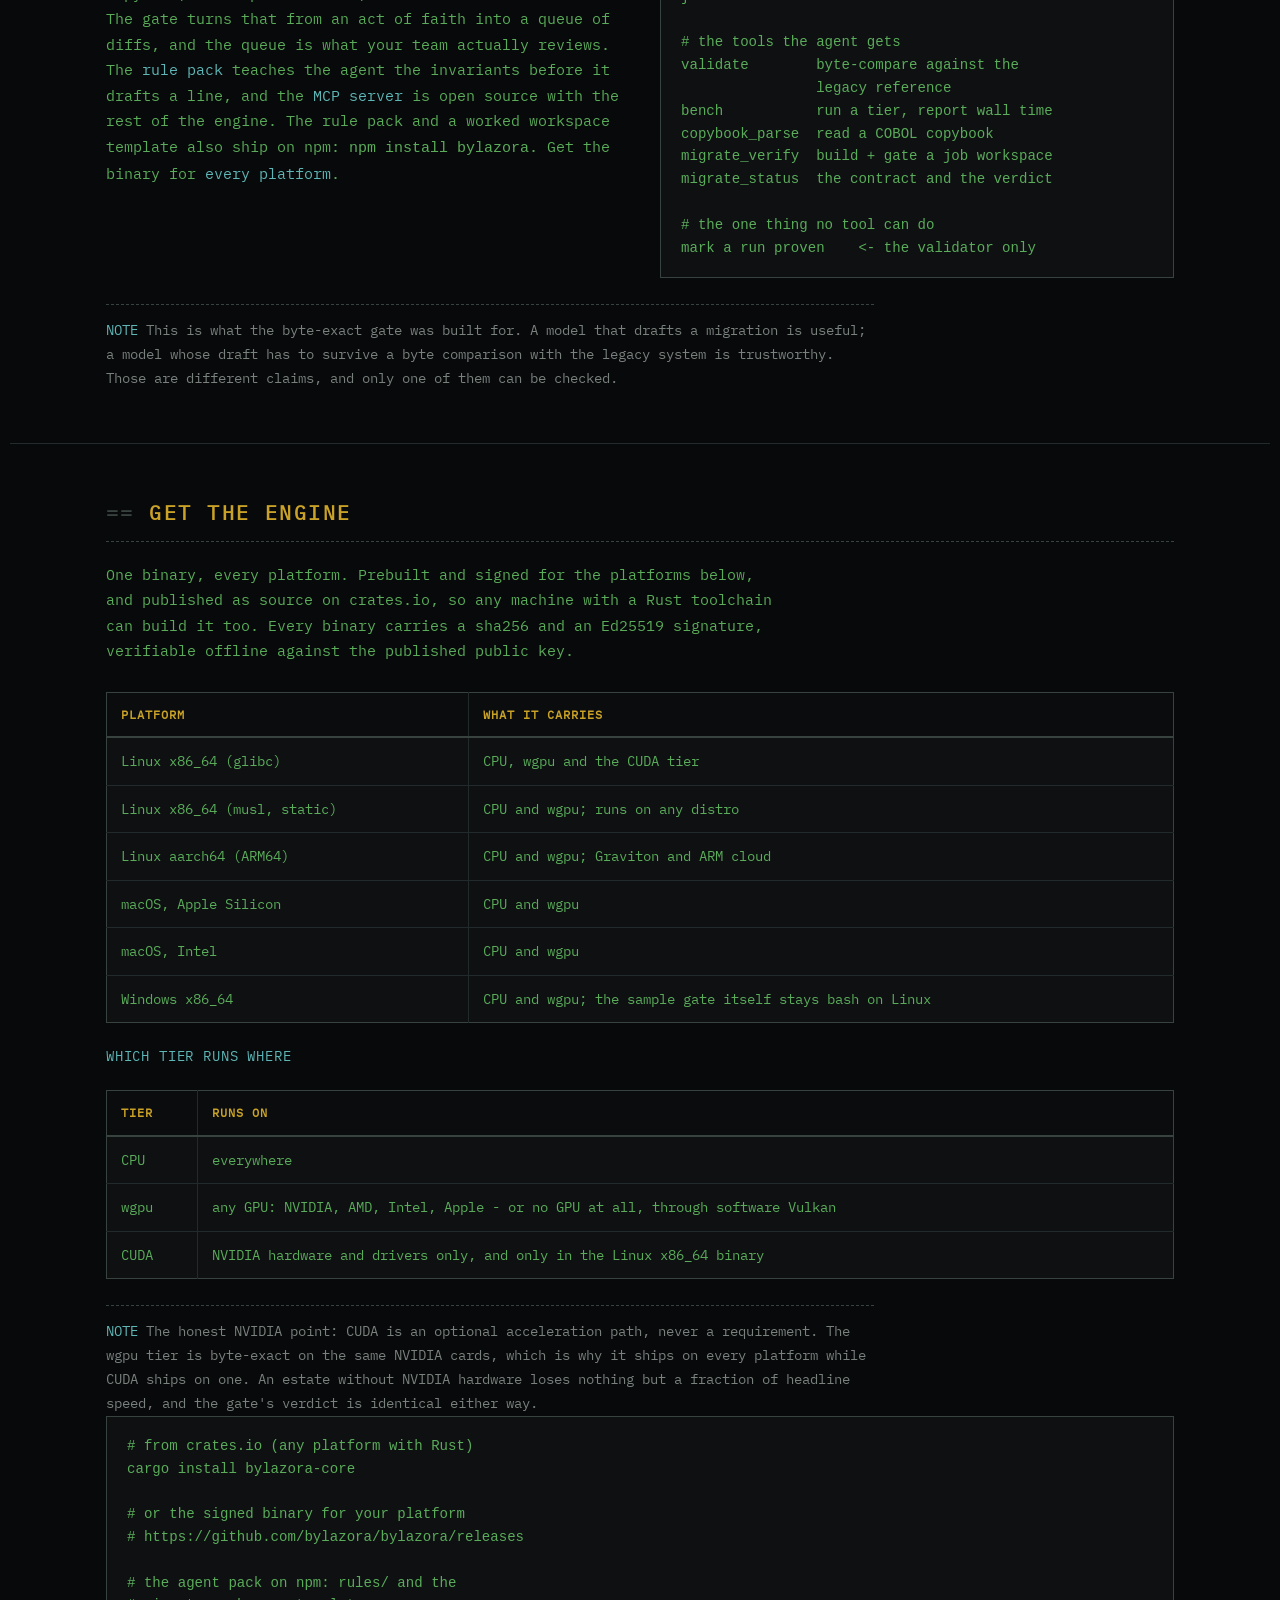
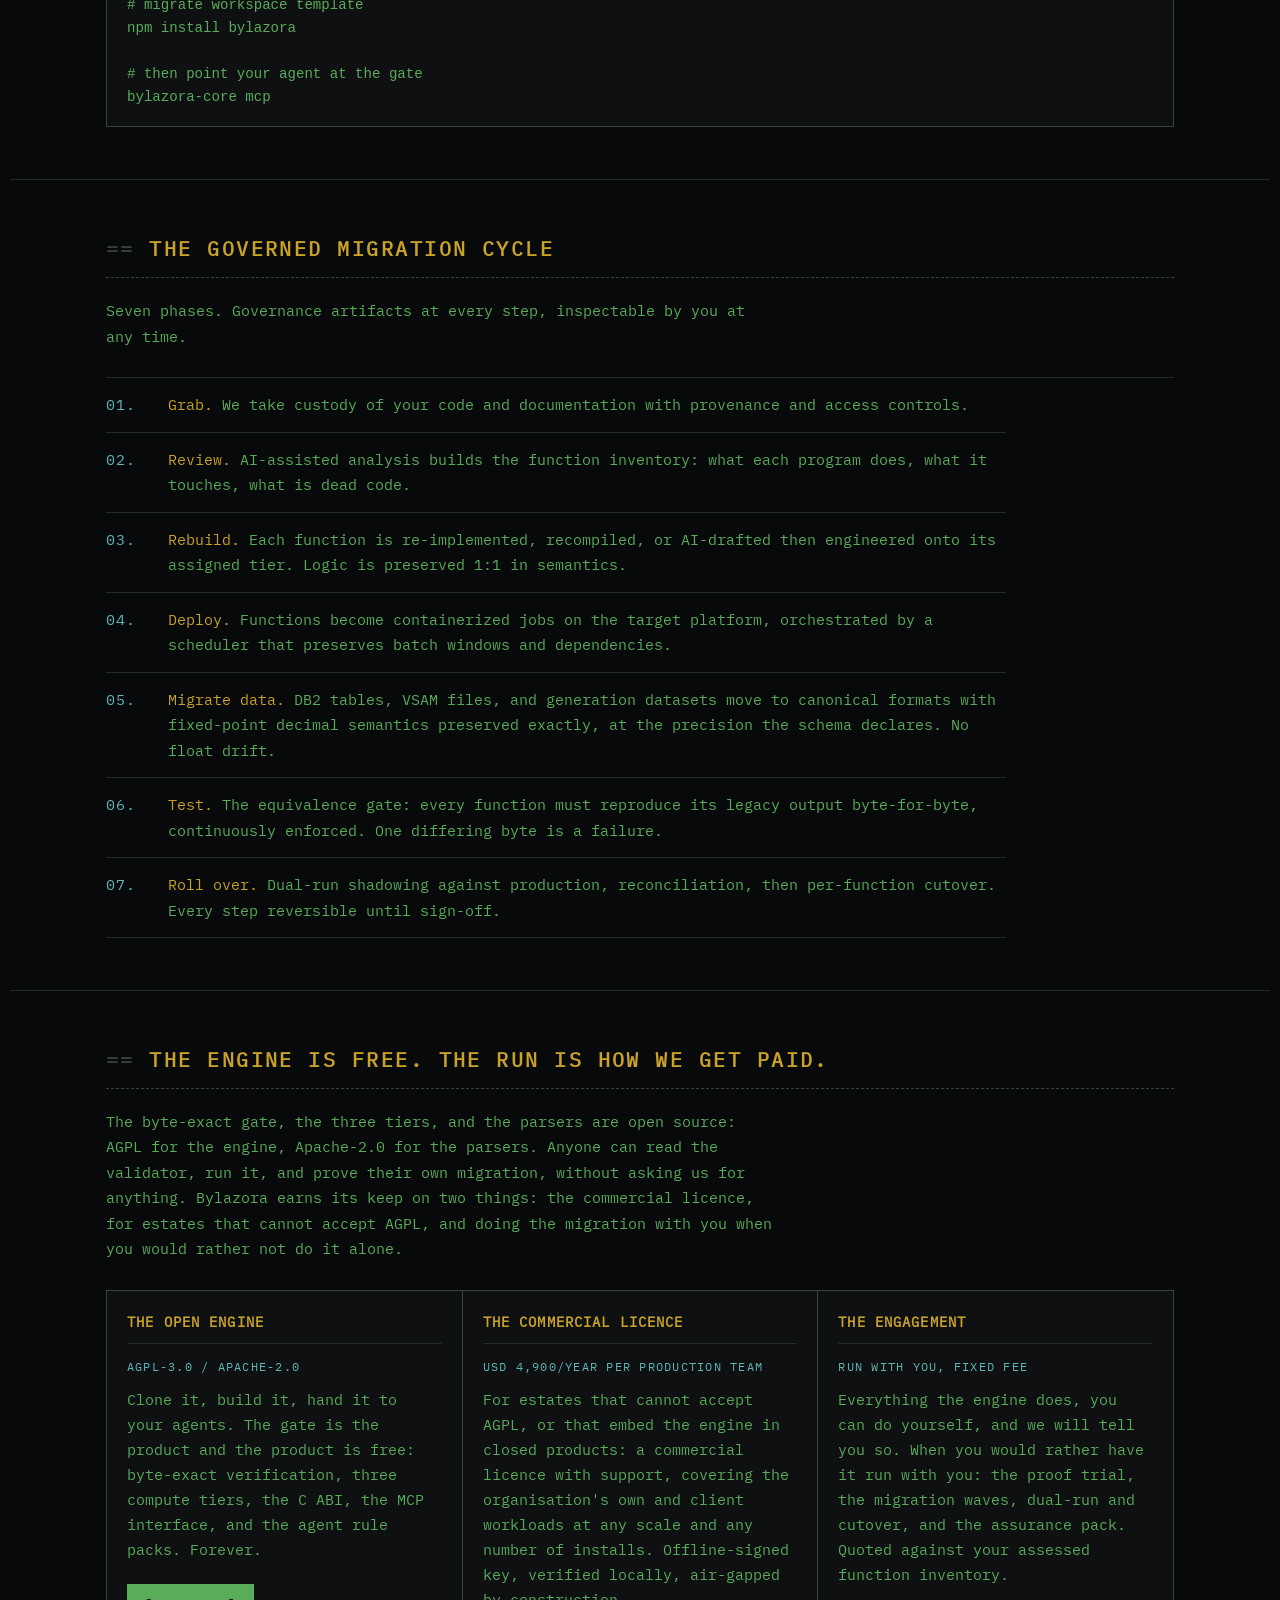
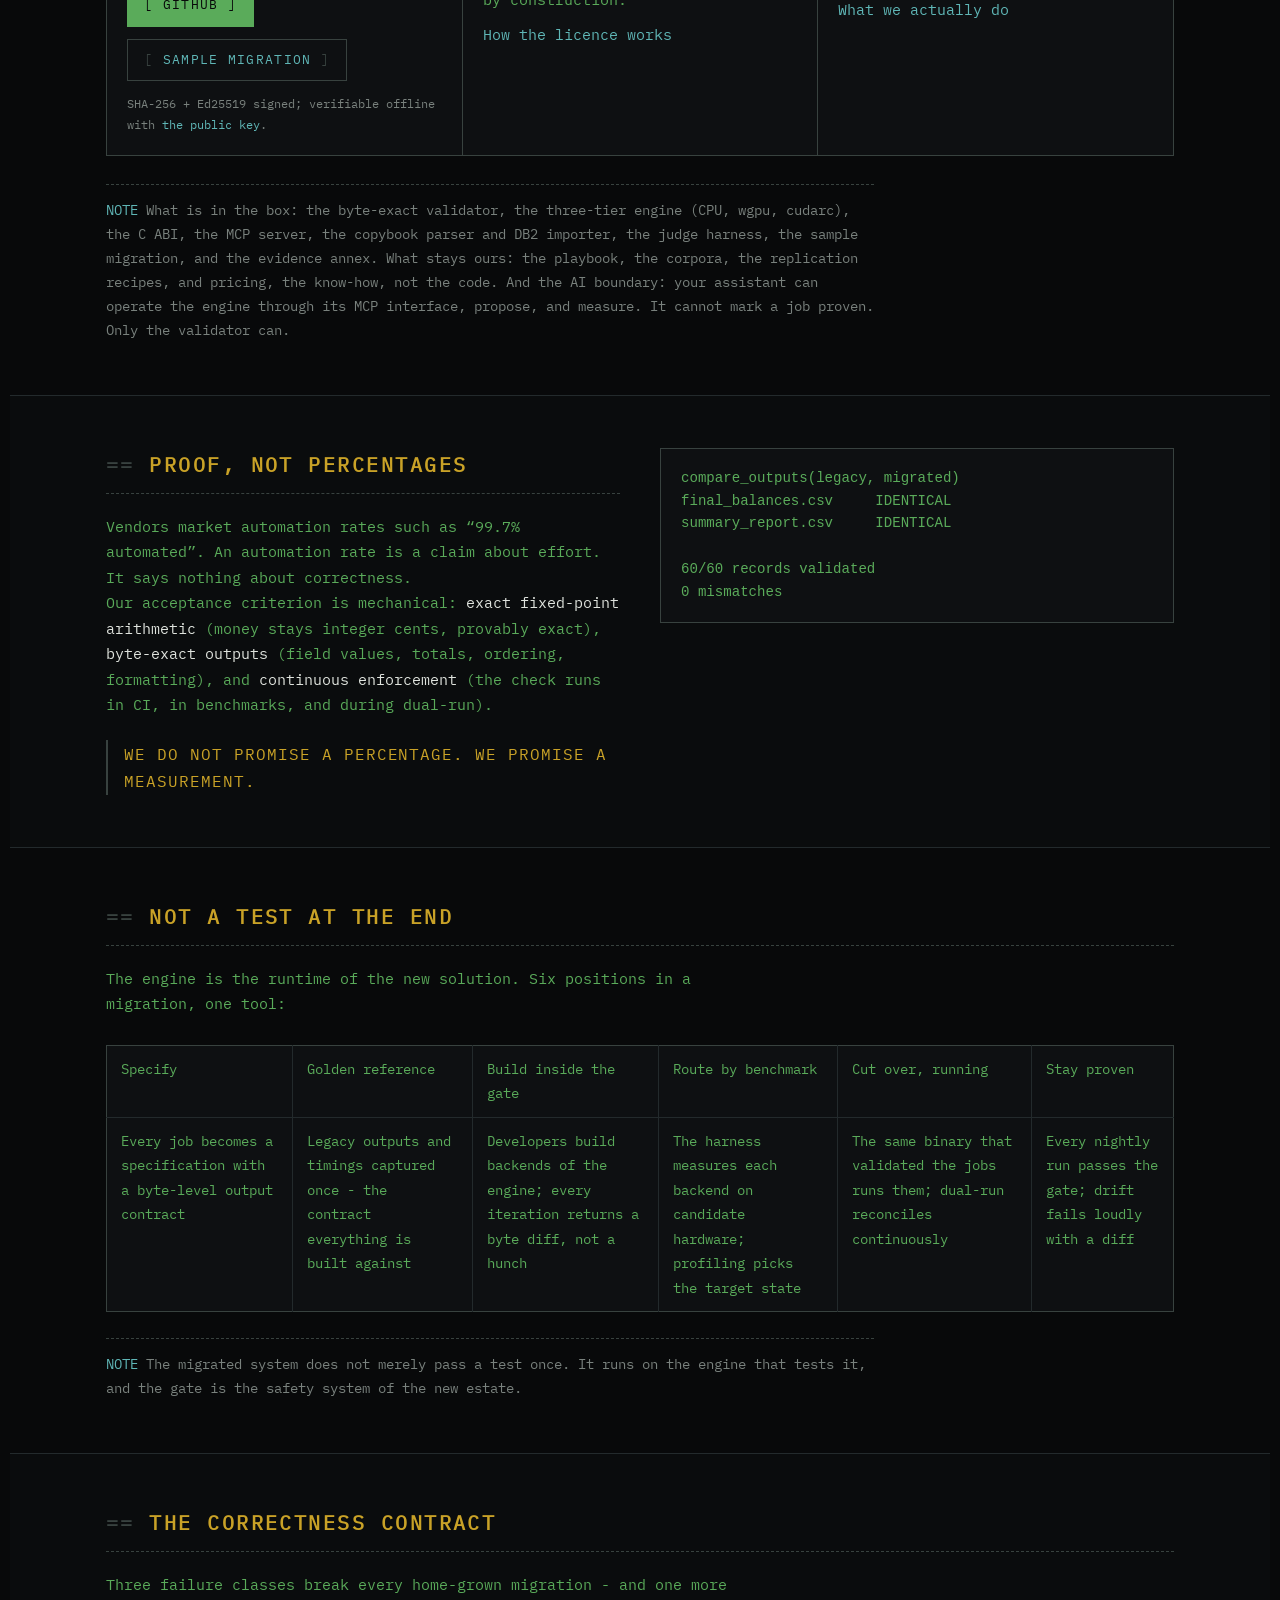
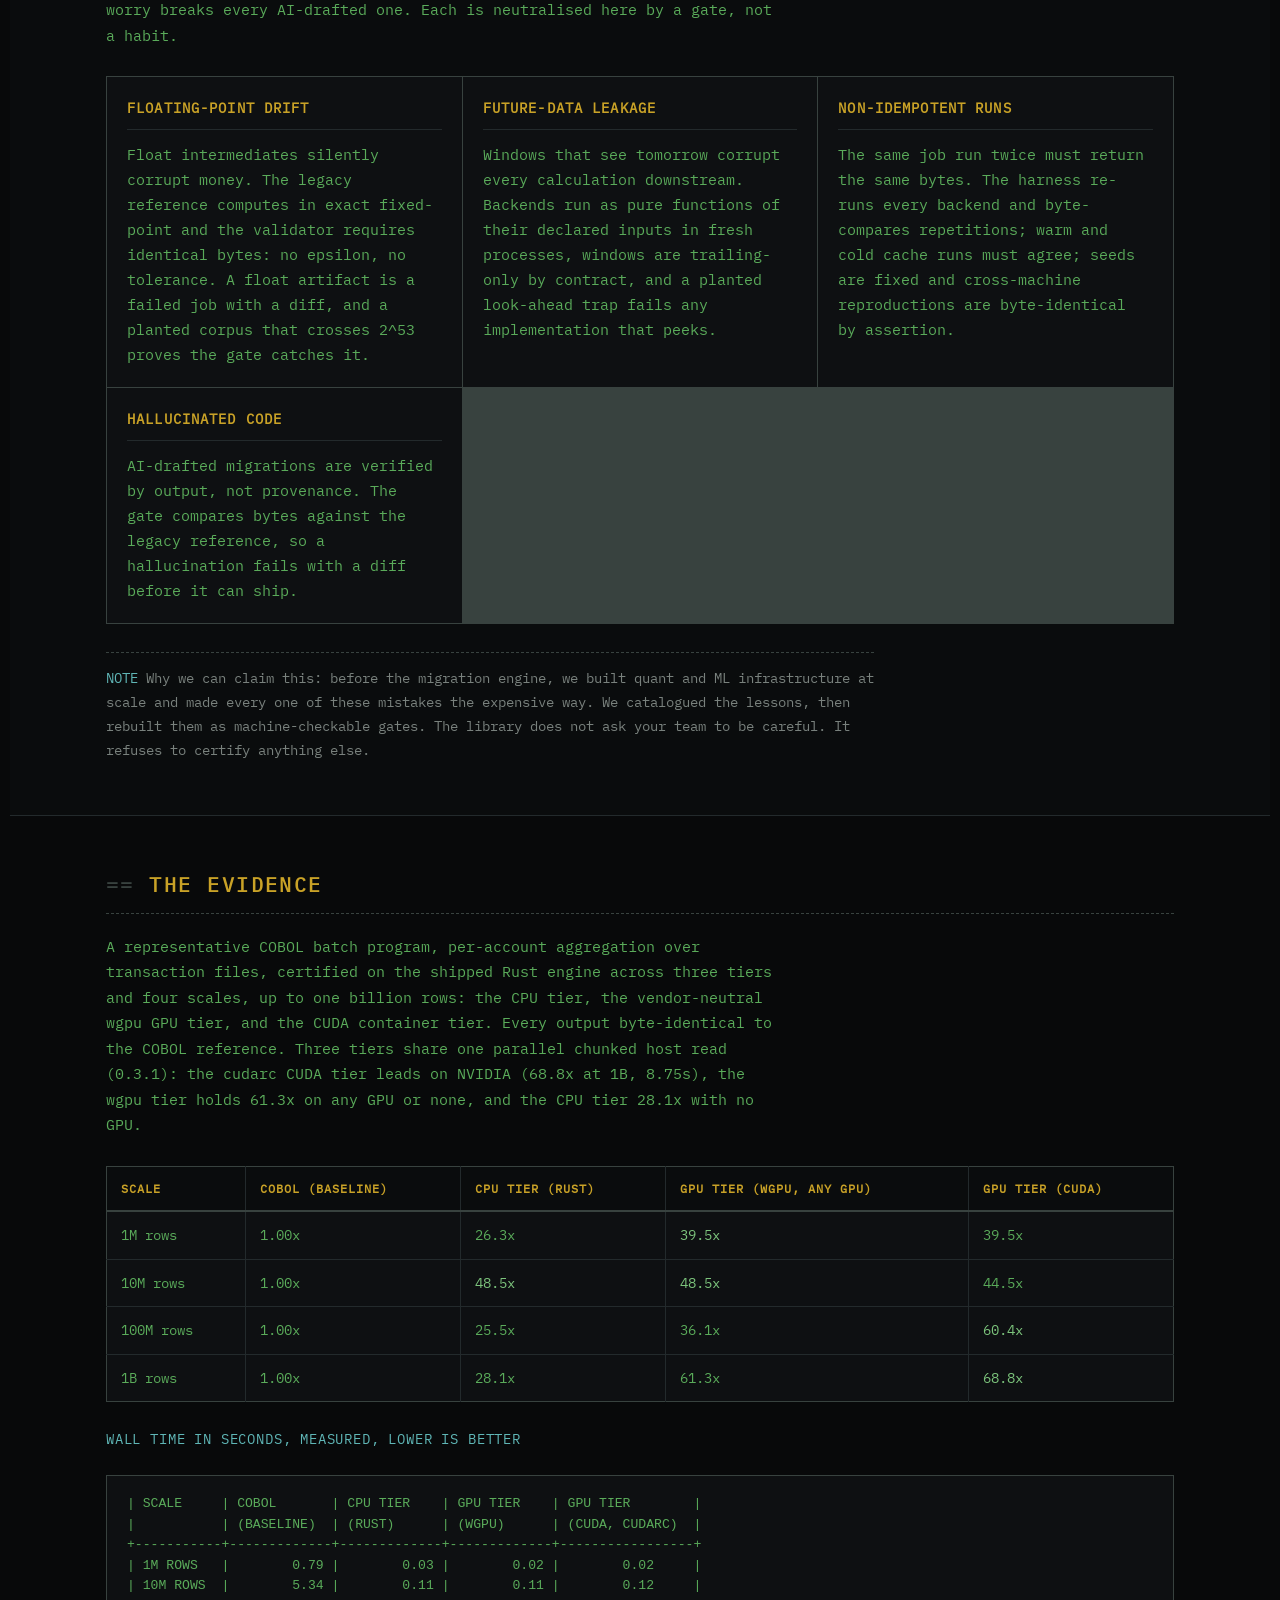
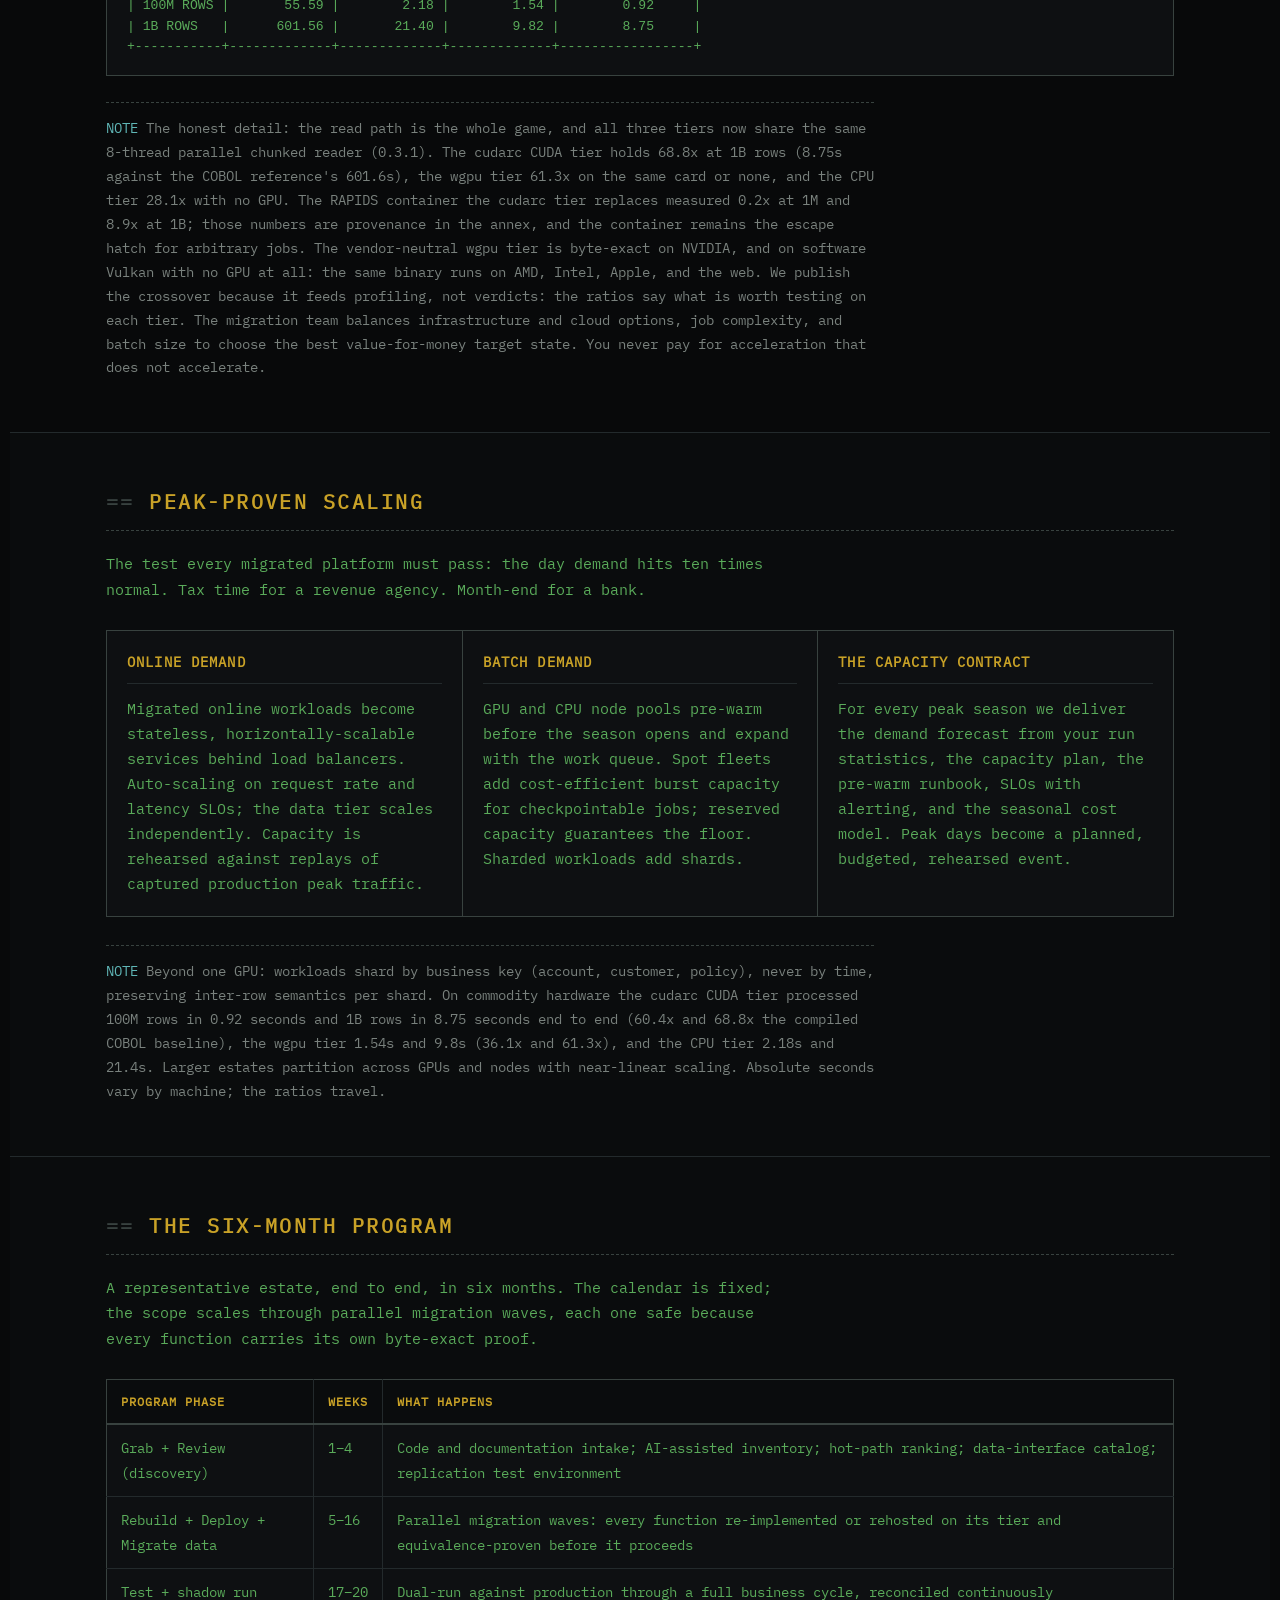
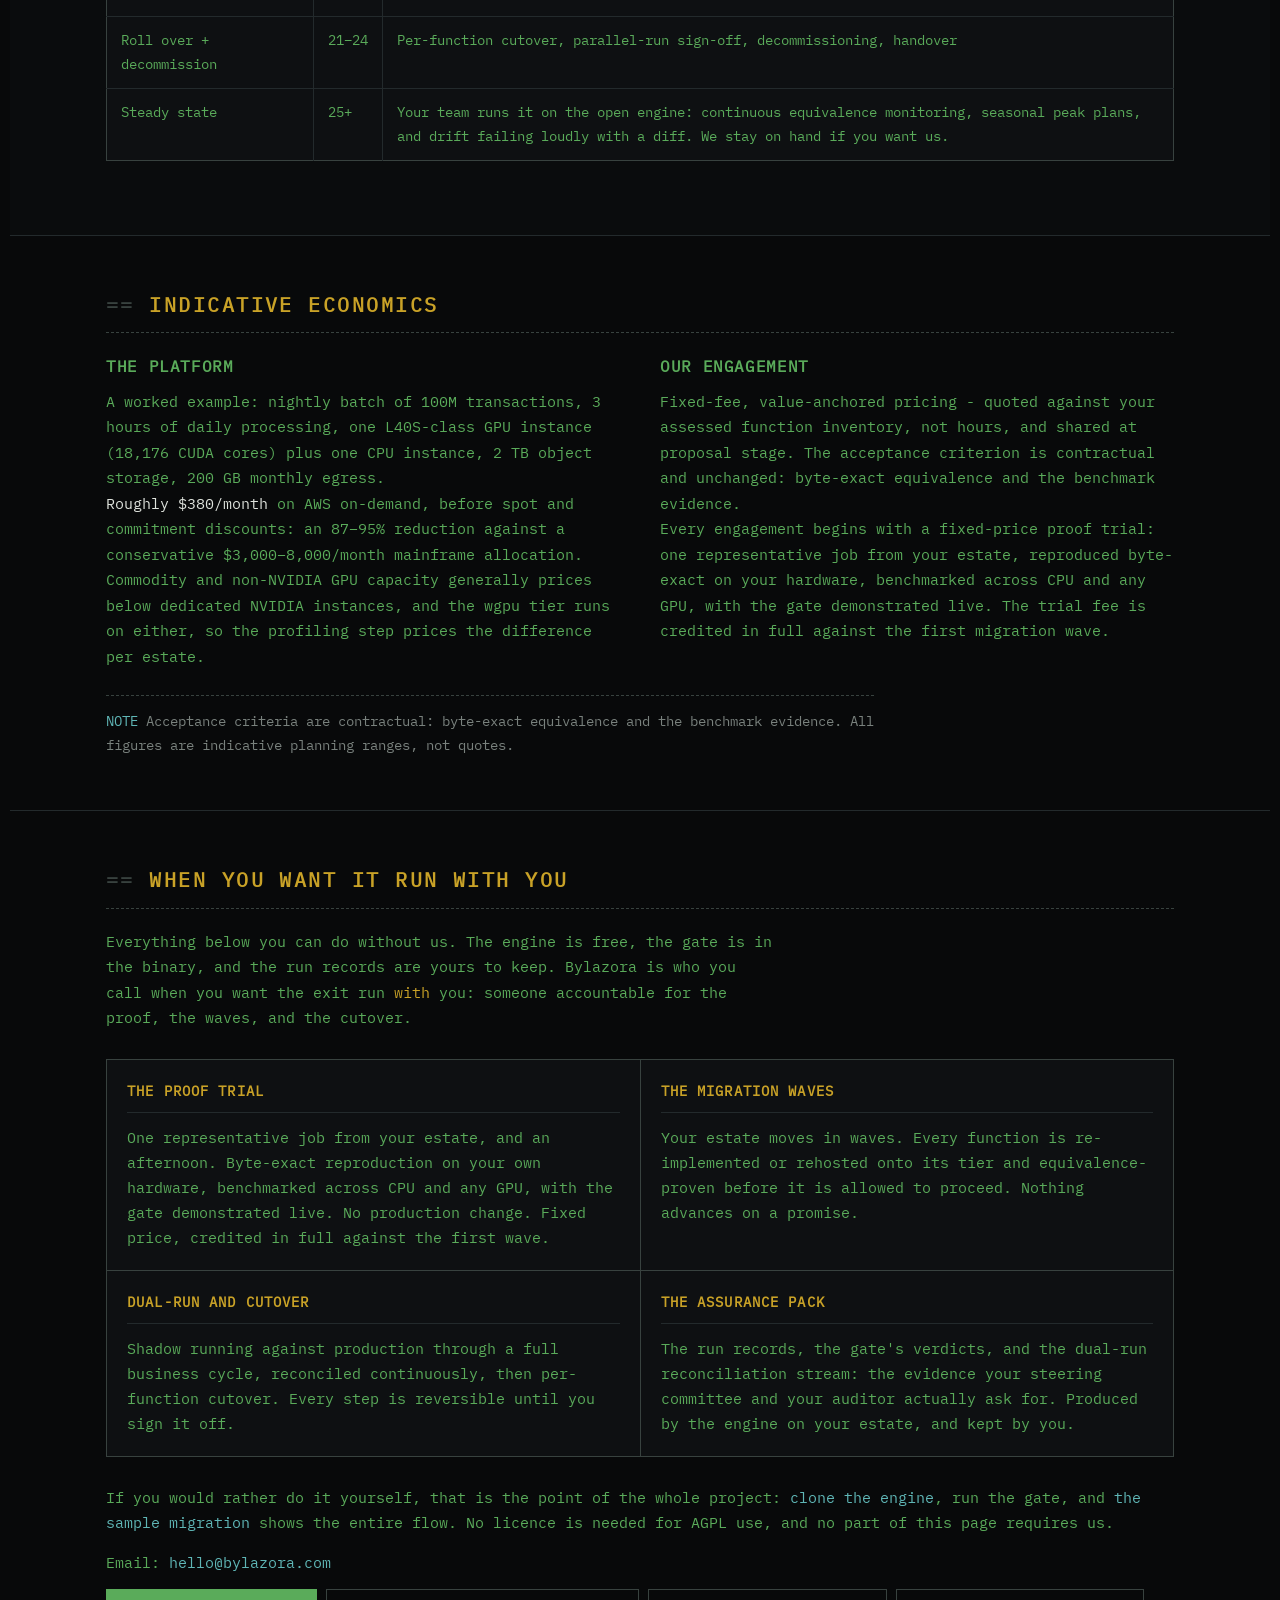
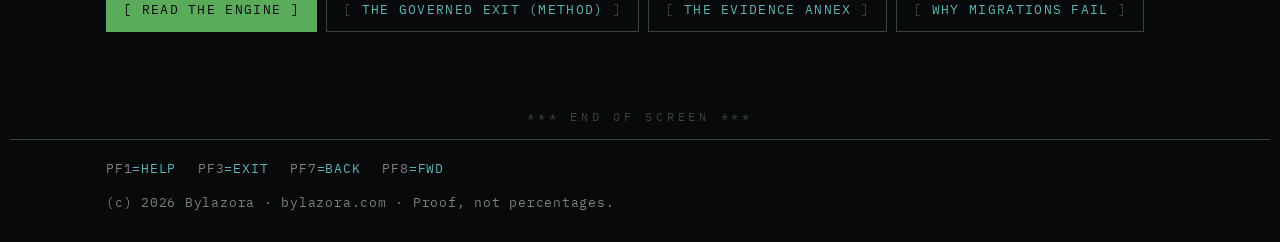
==== commit bbb1d6a1: "Bylazora 0.5.0 snapshot: project-first website" ====
--- a/index.html
+++ b/index.html
@@ -133,27 +133,35 @@
       <div>
         <h3>The loop, once per job</h3>
         <ol class="cycle">
-          <li><strong>Capture the reference.</strong> Run the legacy program once on fixed input and keep its output files. That directory is the contract: it declares what the outputs are.</li>
-          <li><strong>Rewrite the routine</strong> in whatever you are willing to run in production. Rust, Java, Python, a warehouse query, a scheduler job. By hand, or drafted by an agent.</li>
-          <li><strong>Run the gate</strong> against the reference. It reports content that differs, files missing, and files you produced that the reference never declared.</li>
-          <li><strong>Fix the diff and repeat</strong> until the verdict is identical.</li>
-          <li><strong>Dual-run, then cut over</strong> per function, with the gate running on every nightly batch afterwards.</li>
+          <li><strong>Scaffold the job.</strong> <code>migrate new</code> generates the workspace: the contract, the input directory, the reference capture script, and a Rust target skeleton.</li>
+          <li><strong>Seal the reference.</strong> <code>migrate reference</code> runs the legacy program once and seals its output files as the contract. It refuses to reseal without --force, so the goal posts cannot quietly move.</li>
+          <li><strong>Rewrite the routine</strong> in the target. By hand, or drafted by an agent. The skeleton names the inputs and outputs; the logic is the work.</li>
+          <li><strong>Run the gate.</strong> <code>migrate verify</code> builds the target, runs it, and compares byte for byte. Content that differs, files missing, files the reference never declared: it names each one, and appends the verdict to the job's trail.</li>
+          <li><strong>Fix the diff and repeat</strong> until the verdict is identical. Then dual-run, then cut over per function, with the gate on every nightly batch afterwards.</li>
         </ol>
       </div>
       <div class="codeblock">
-        <pre><code># the legacy output is the contract
-$ bylazora-core validate legacy_out/ migrated_out/
+        <pre><code># one job becomes a sealed workspace
+$ bylazora-core migrate new batch-txn \
+    --input transactions.csv --input balances.csv \
+    --output final_balances.csv --output summary_report.csv \
+    --copybook TXNREC.cpy --cobol-source BATCHTXN.cob
+
+# the legacy output is the contract
+$ bylazora-core migrate reference batch-txn
+sealed reference: 2 file(s)
+
+# write the routine, then run the gate
+$ bylazora-core migrate verify batch-txn
 IDENTICAL
 
-# when it is not, it names the reason
-final_balances.csv: content differs
-summary_report.csv: missing in migrated_out/
-
-# get the field schema before rewriting
-$ bylazora-core copybook parse ACCOUNTS.cpy
-
-# an agent can drive the same loop
-$ bylazora-core mcp</code></pre>
+# the verdict trail is append-only
+$ bylazora-core migrate status batch-txn
+job batch-txn (rust)
+  inputs : transactions.csv, balances.csv
+  outputs: final_balances.csv, summary_report.csv
+  sealed : yes
+  verdict: IDENTICAL (attempt 1, 0 diffs)</code></pre>
       </div>
     </div>
     <div class="grid-2x2">
@@ -166,7 +174,7 @@
         <p>The benchmark runtime is one workload shape today, compiled in and byte-exact: per-account aggregation over transaction files. Estate intake, reading copybooks, DB2 schemas and JCL into job specifications, and pluggable backends are roadmap, not shipped. The gate itself is general now, and it is the piece that is hard to replace.</p>
       </div>
     </div>
-    <p class="note">The worked example is in the repository: a COBOL batch program and its migrated implementation, with the gate wired into CI so a single differing byte fails the build. That is the template. Copy the shape, swap in your job.</p>
+    <p class="note">The worked example is in the repository: sample/ is a sealed migrate workspace, a COBOL batch job with its GnuCOBOL capture and its migrated Rust target. CI re-derives the reference from the COBOL, asserts the seal, and runs the gate, so a single differing byte fails the build. That is the template. Copy the shape, swap in your job.</p>
   </div>
 </section>
 
@@ -179,7 +187,7 @@
         <h3>Why this is the point</h3>
         <p>Every other AI coding tool asks you to trust the model. This one makes the model pass a gate. A hallucinated translation is not a style argument here: it is a byte difference, and the difference is the feedback the agent iterates against. Your assistant can be as inventive as it likes while drafting, because nothing reaches production without reproducing the legacy output exactly.</p>
         <p>That matters most where the work is worst. A real estate is not one program, it is thousands, each with its own copybook, fixed-point fields, batch window and dead code. The gate turns that from an act of faith into a queue of diffs, and the queue is what your team actually reviews.</p>
-        <p>The <a href="https://github.com/bylazora/bylazora/tree/main/agents">rule pack</a> teaches the agent the invariants before it drafts a line, and the <a href="https://github.com/bylazora/bylazora/tree/main/engine/src/mcp.rs">MCP server</a> is open source with the rest of the engine. Get the binary for <a href="#download">every platform</a>.</p>
+        <p>The <a href="https://github.com/bylazora/bylazora/tree/main/agents">rule pack</a> teaches the agent the invariants before it drafts a line, and the <a href="https://github.com/bylazora/bylazora/tree/main/engine/src/mcp.rs">MCP server</a> is open source with the rest of the engine. The rule pack and a worked workspace template also ship on npm: <code>npm install bylazora</code>. Get the binary for <a href="#download">every platform</a>.</p>
       </div>
       <div class="codeblock">
         <pre><code>$ bylazora-core mcp
@@ -200,6 +208,8 @@
                 legacy reference
 bench           run a tier, report wall time
 copybook_parse  read a COBOL copybook
+migrate_verify  build + gate a job workspace
+migrate_status  the contract and the verdict
 
 # the one thing no tool can do
 mark a run proven    <- the validator only</code></pre>
@@ -236,6 +246,10 @@
 
 # or the signed binary for your platform
 # https://github.com/bylazora/bylazora/releases
+
+# the agent pack on npm: rules/ and the
+# migrate workspace template
+npm install bylazora
 
 # then point your agent at the gate
 bylazora-core mcp</code></pre>
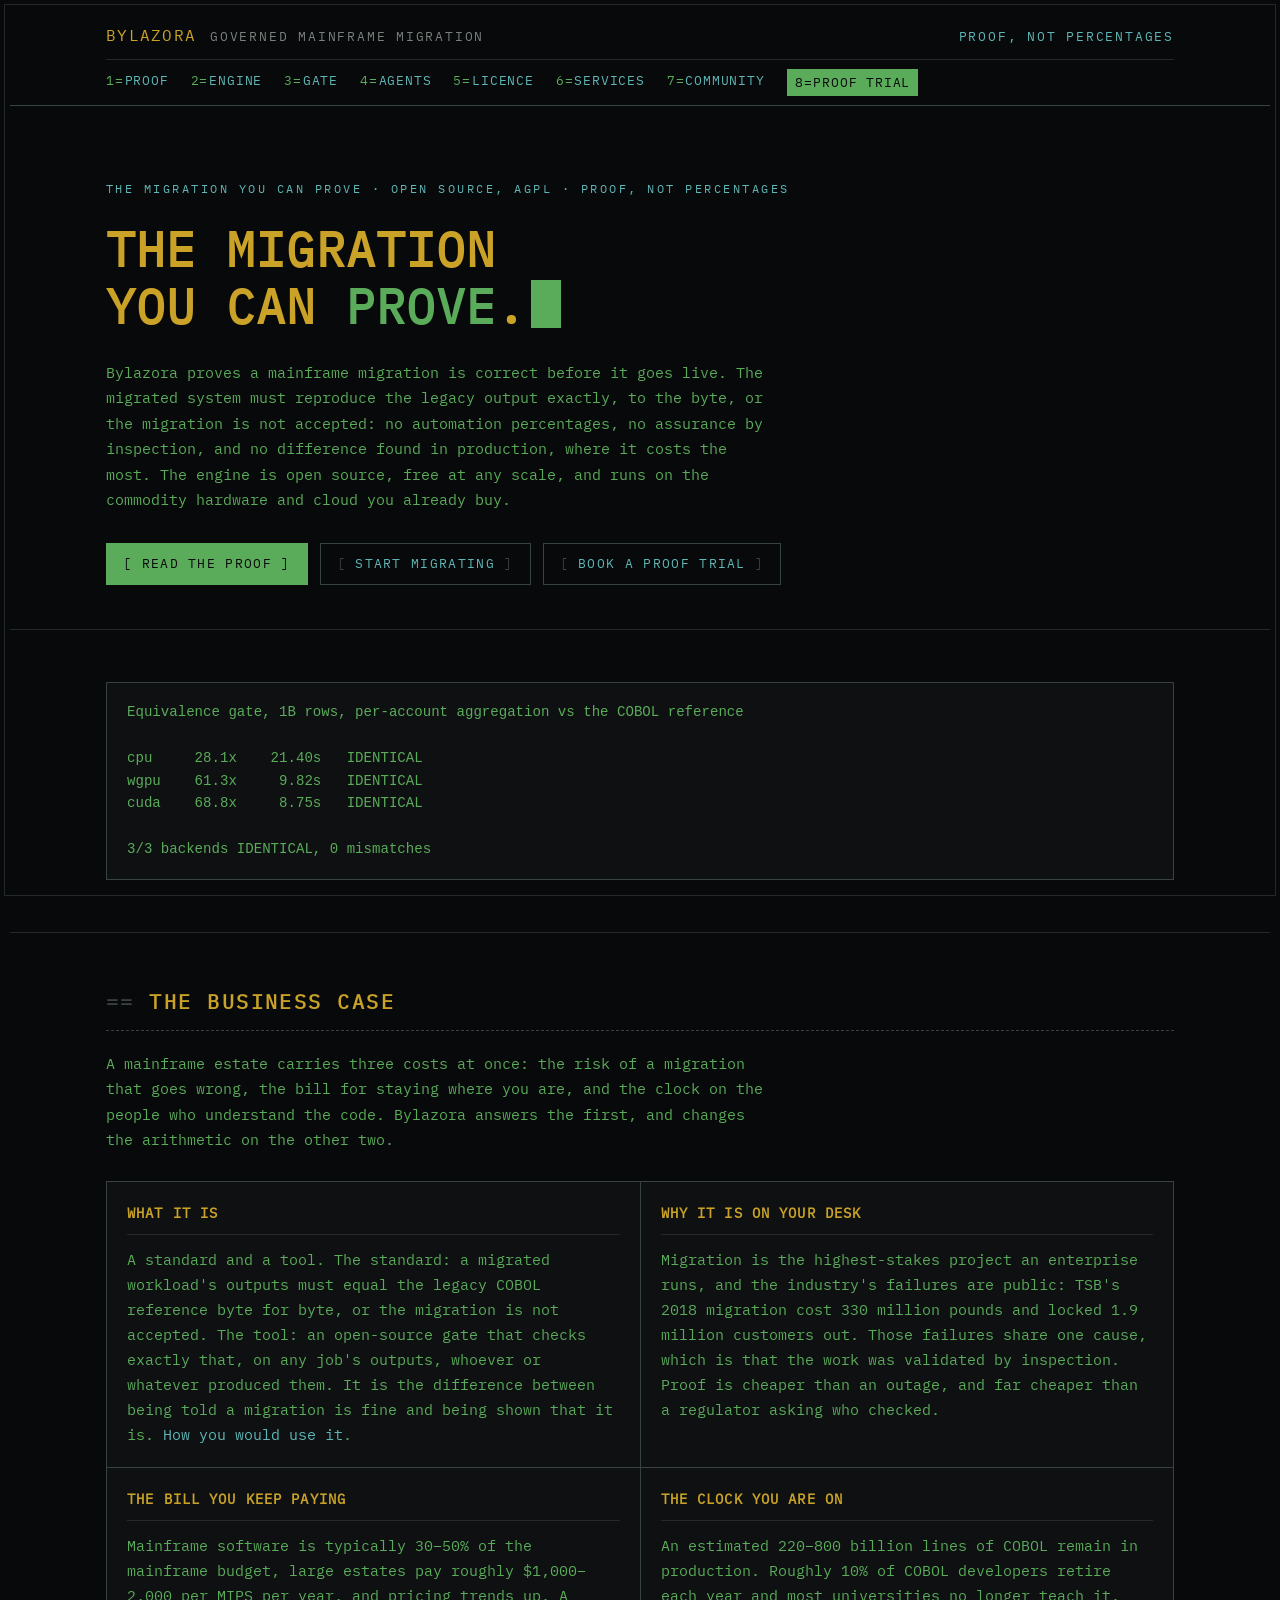
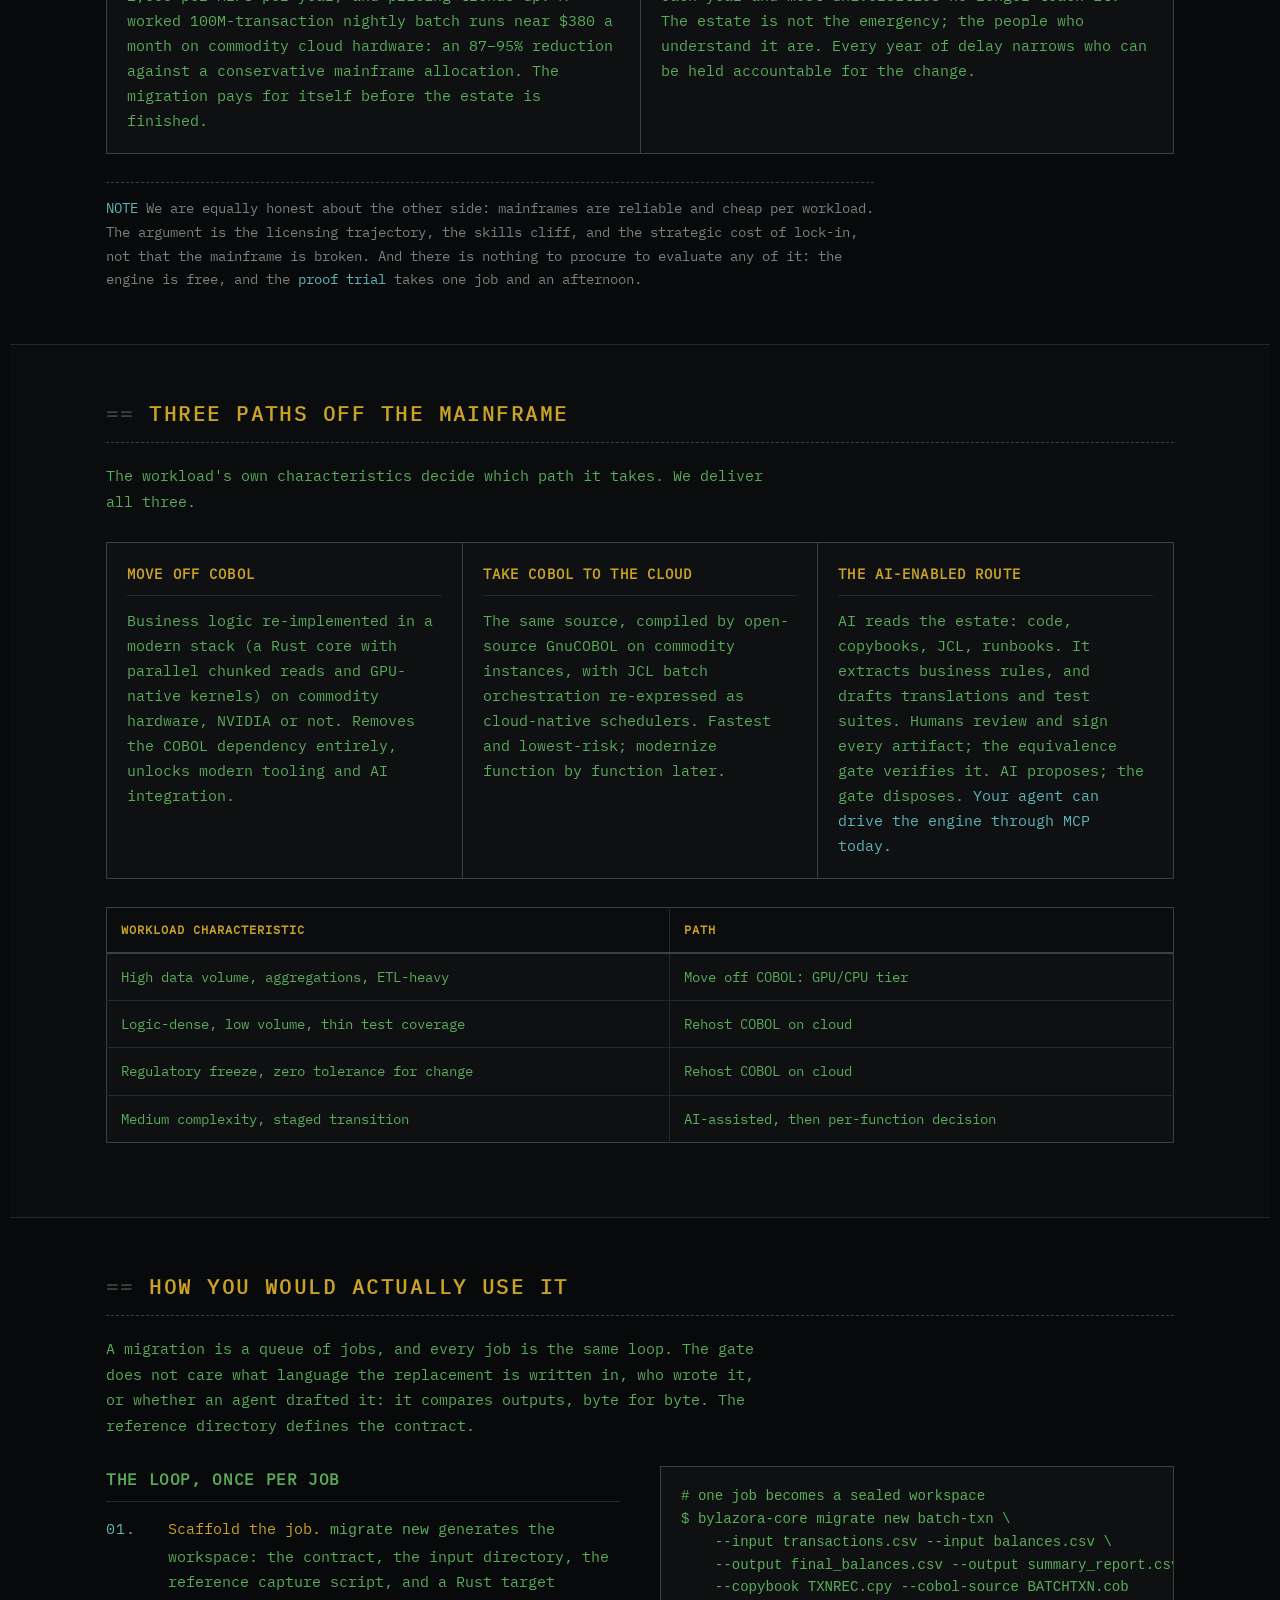
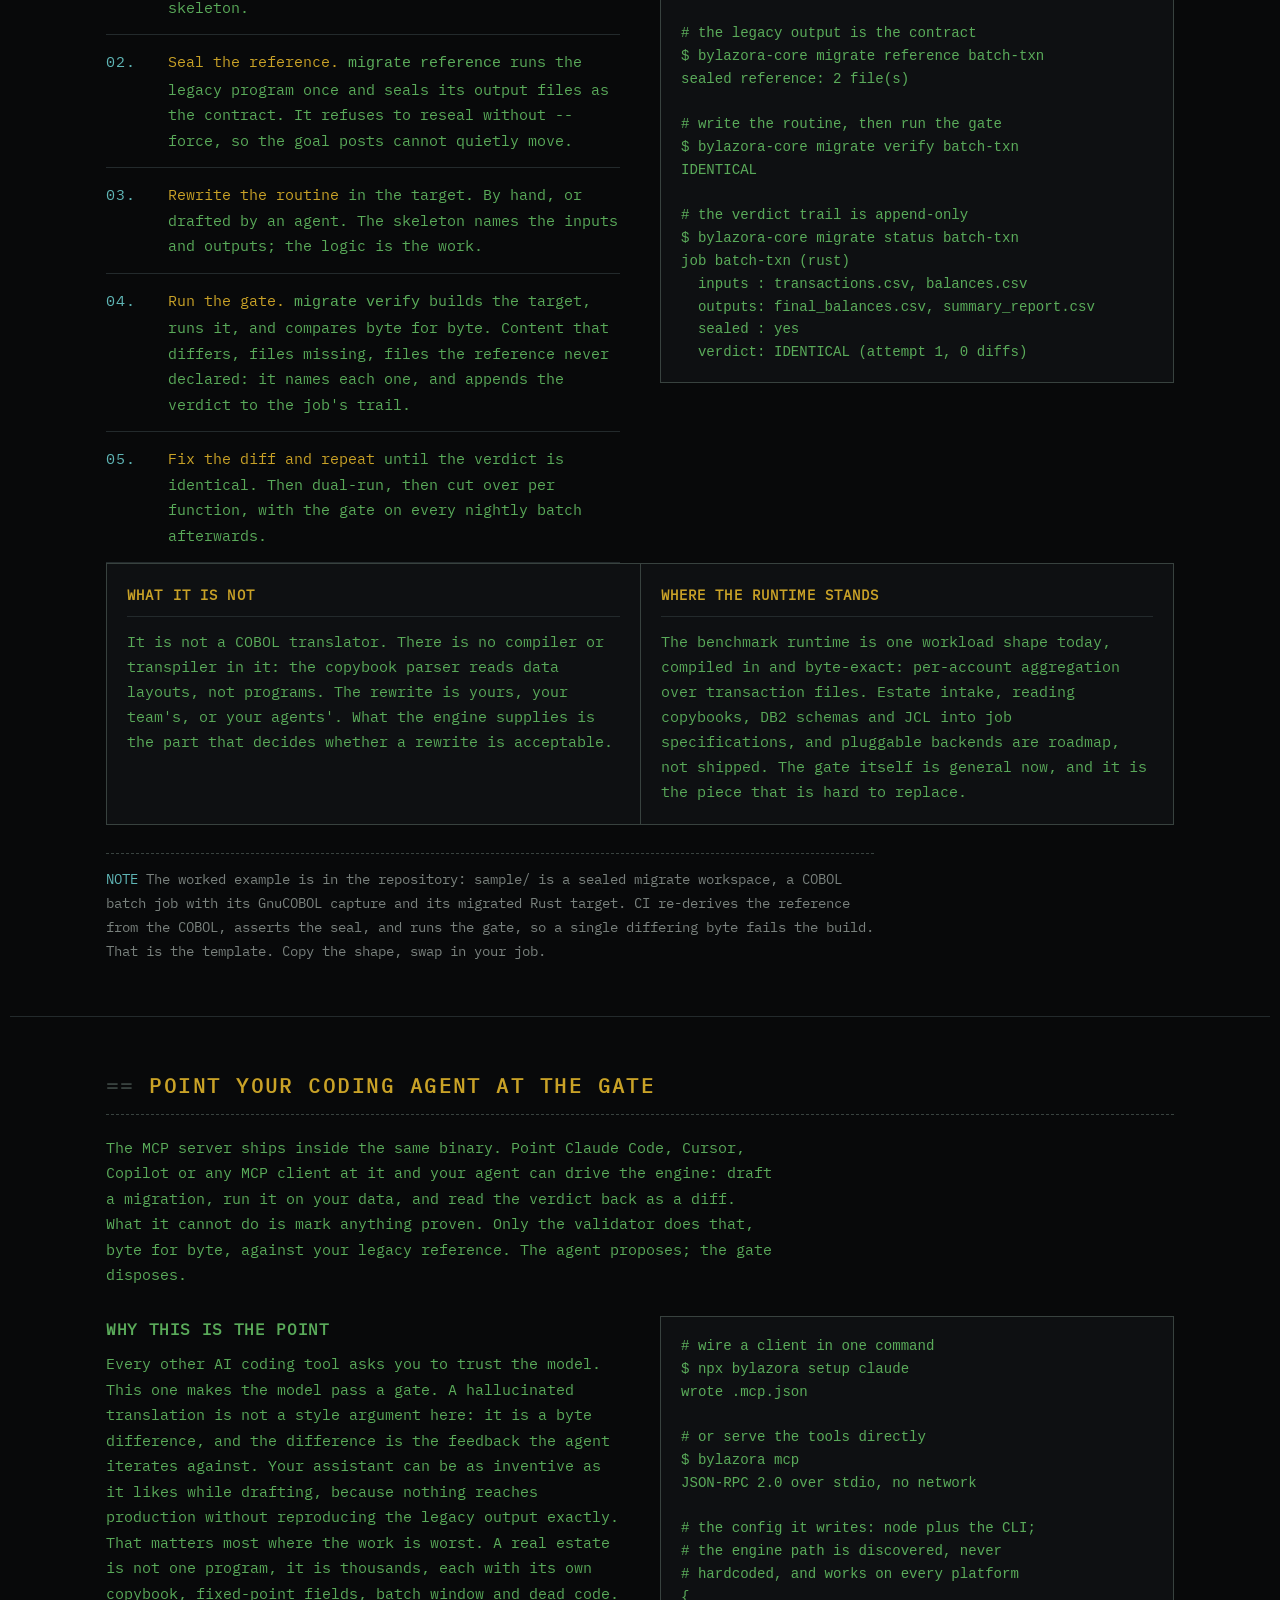
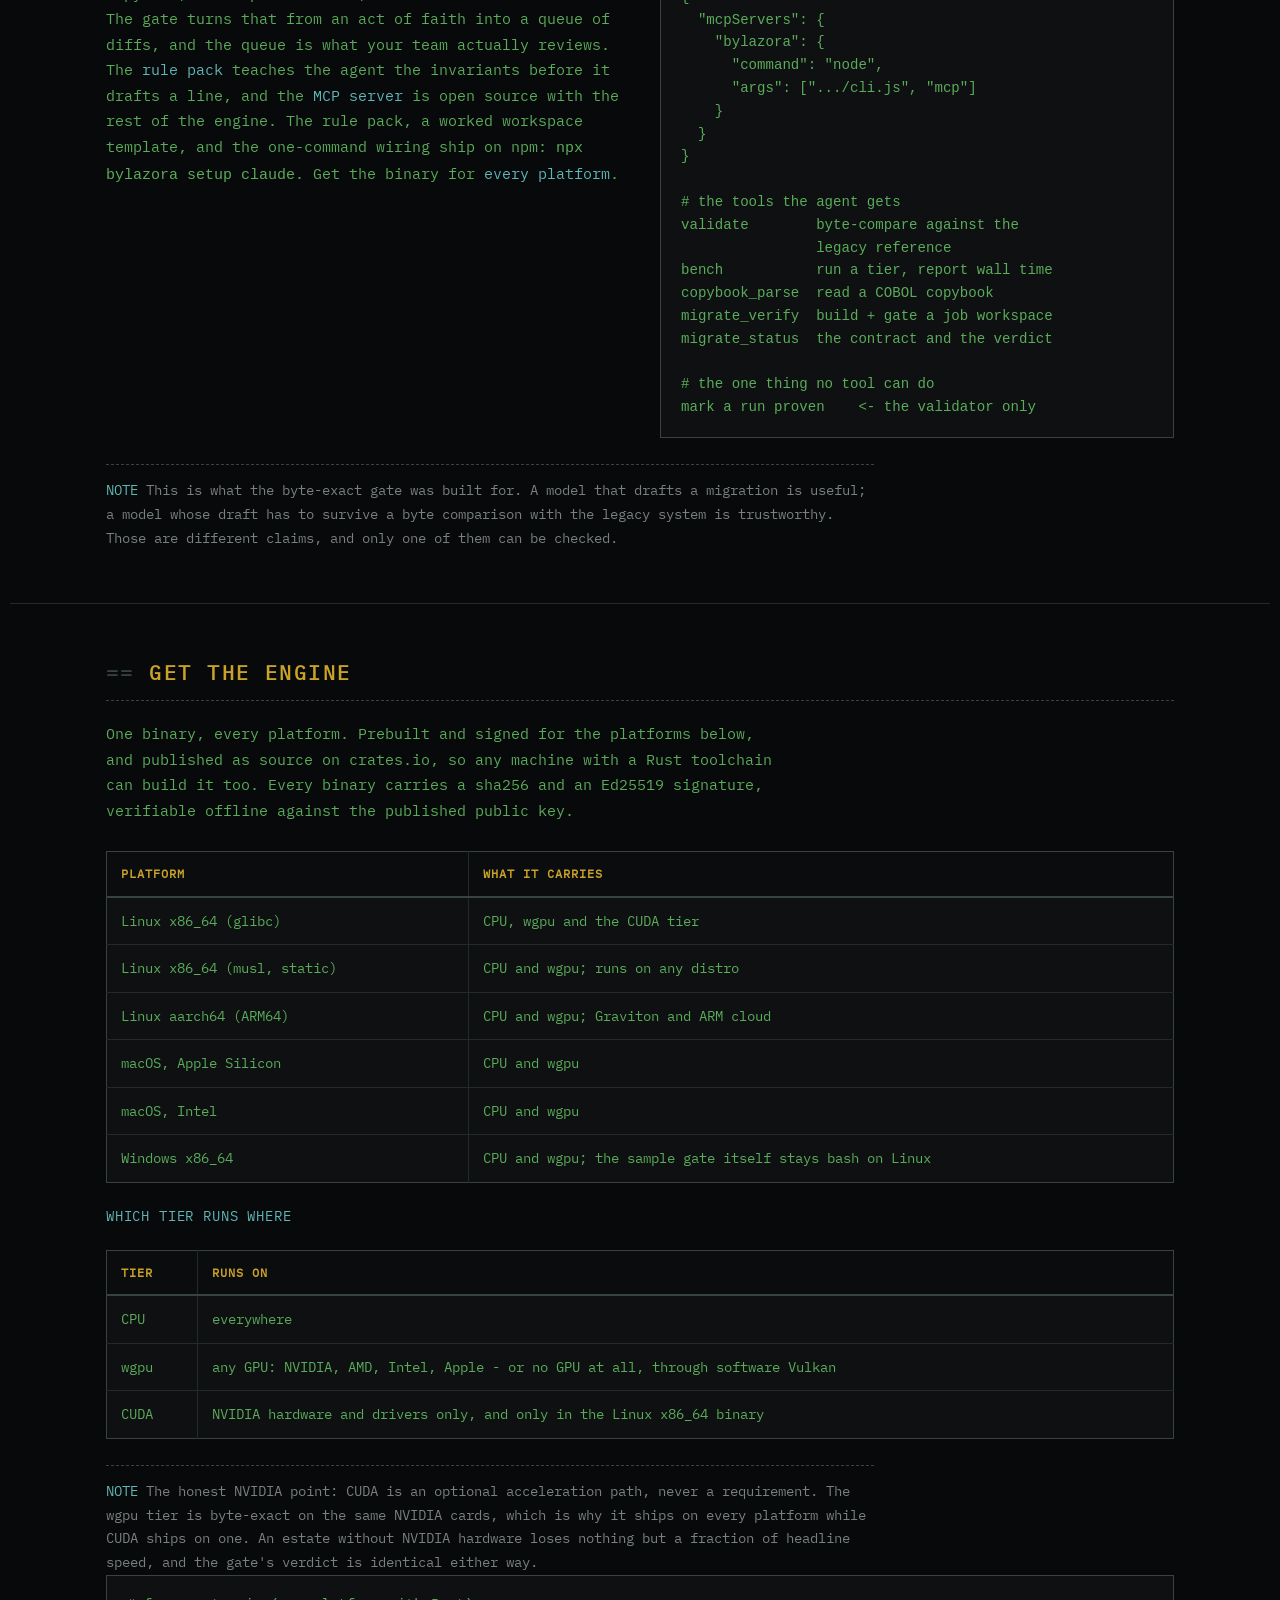
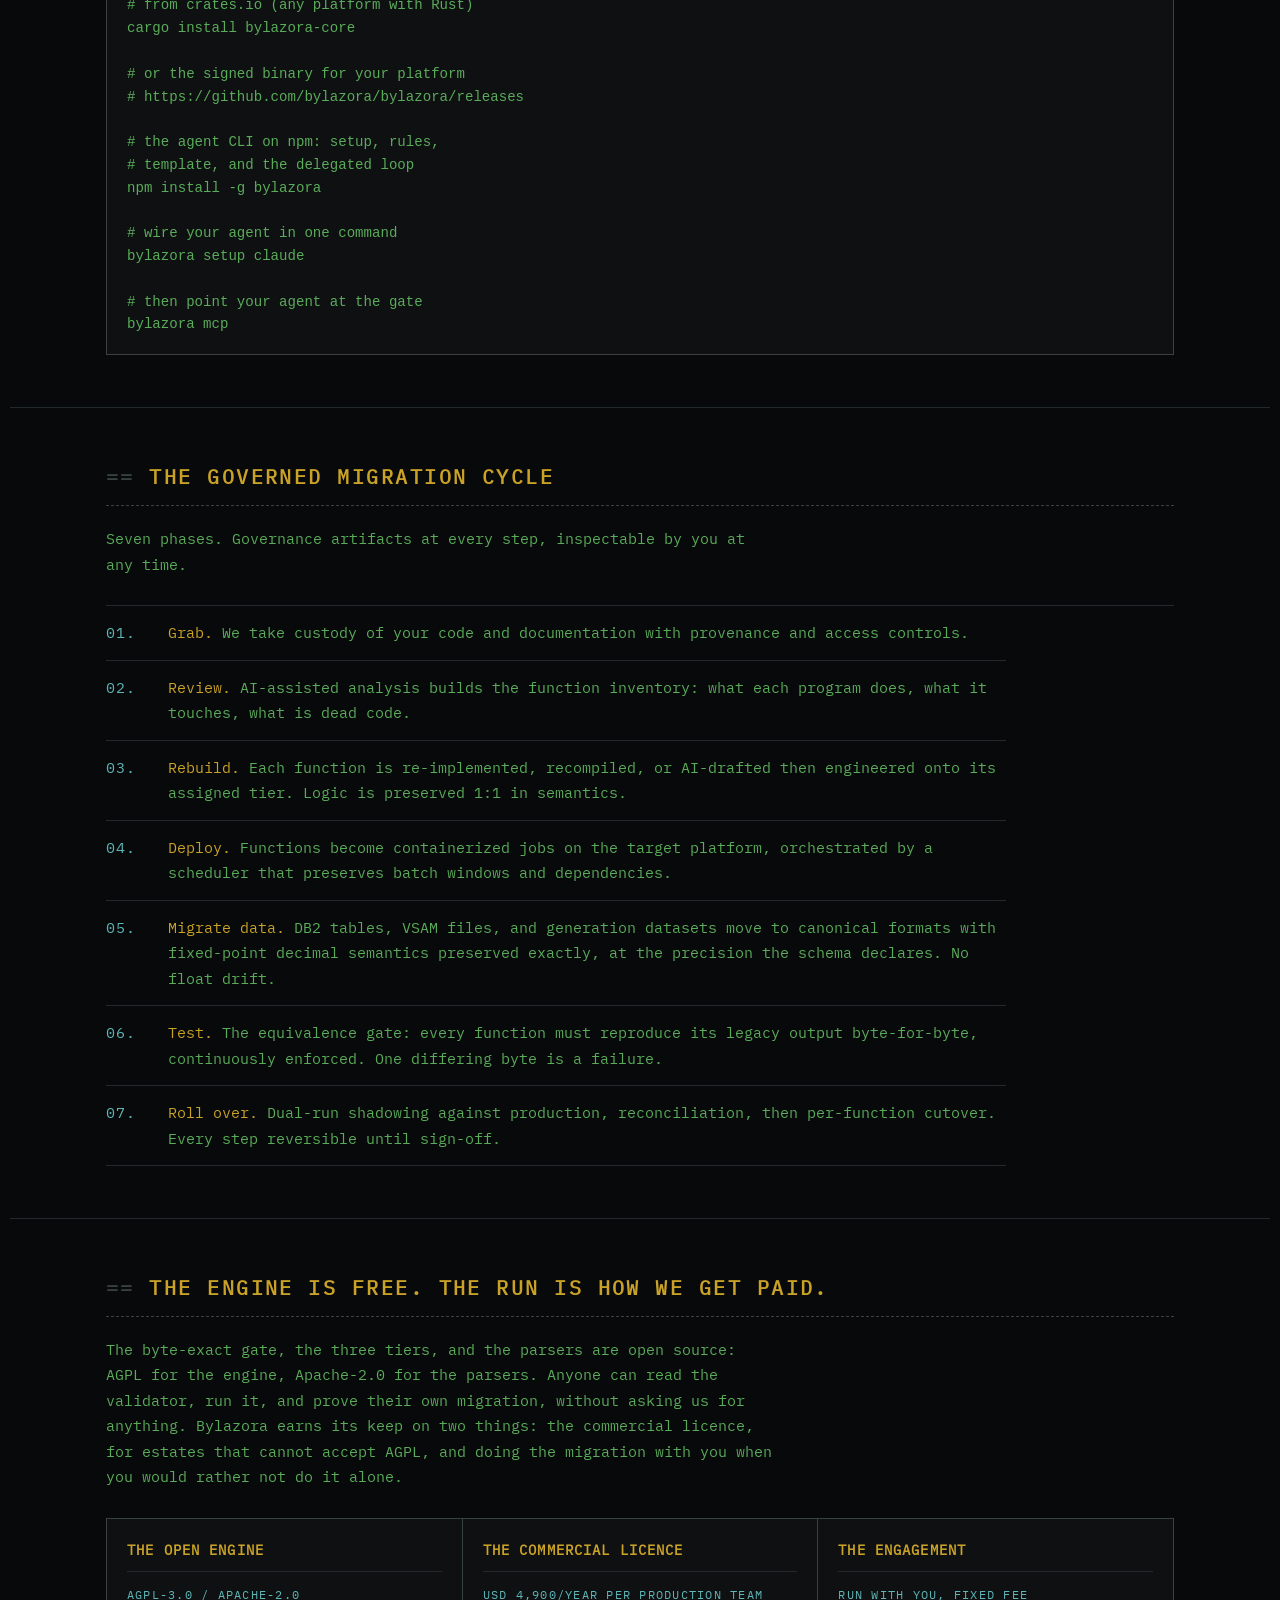
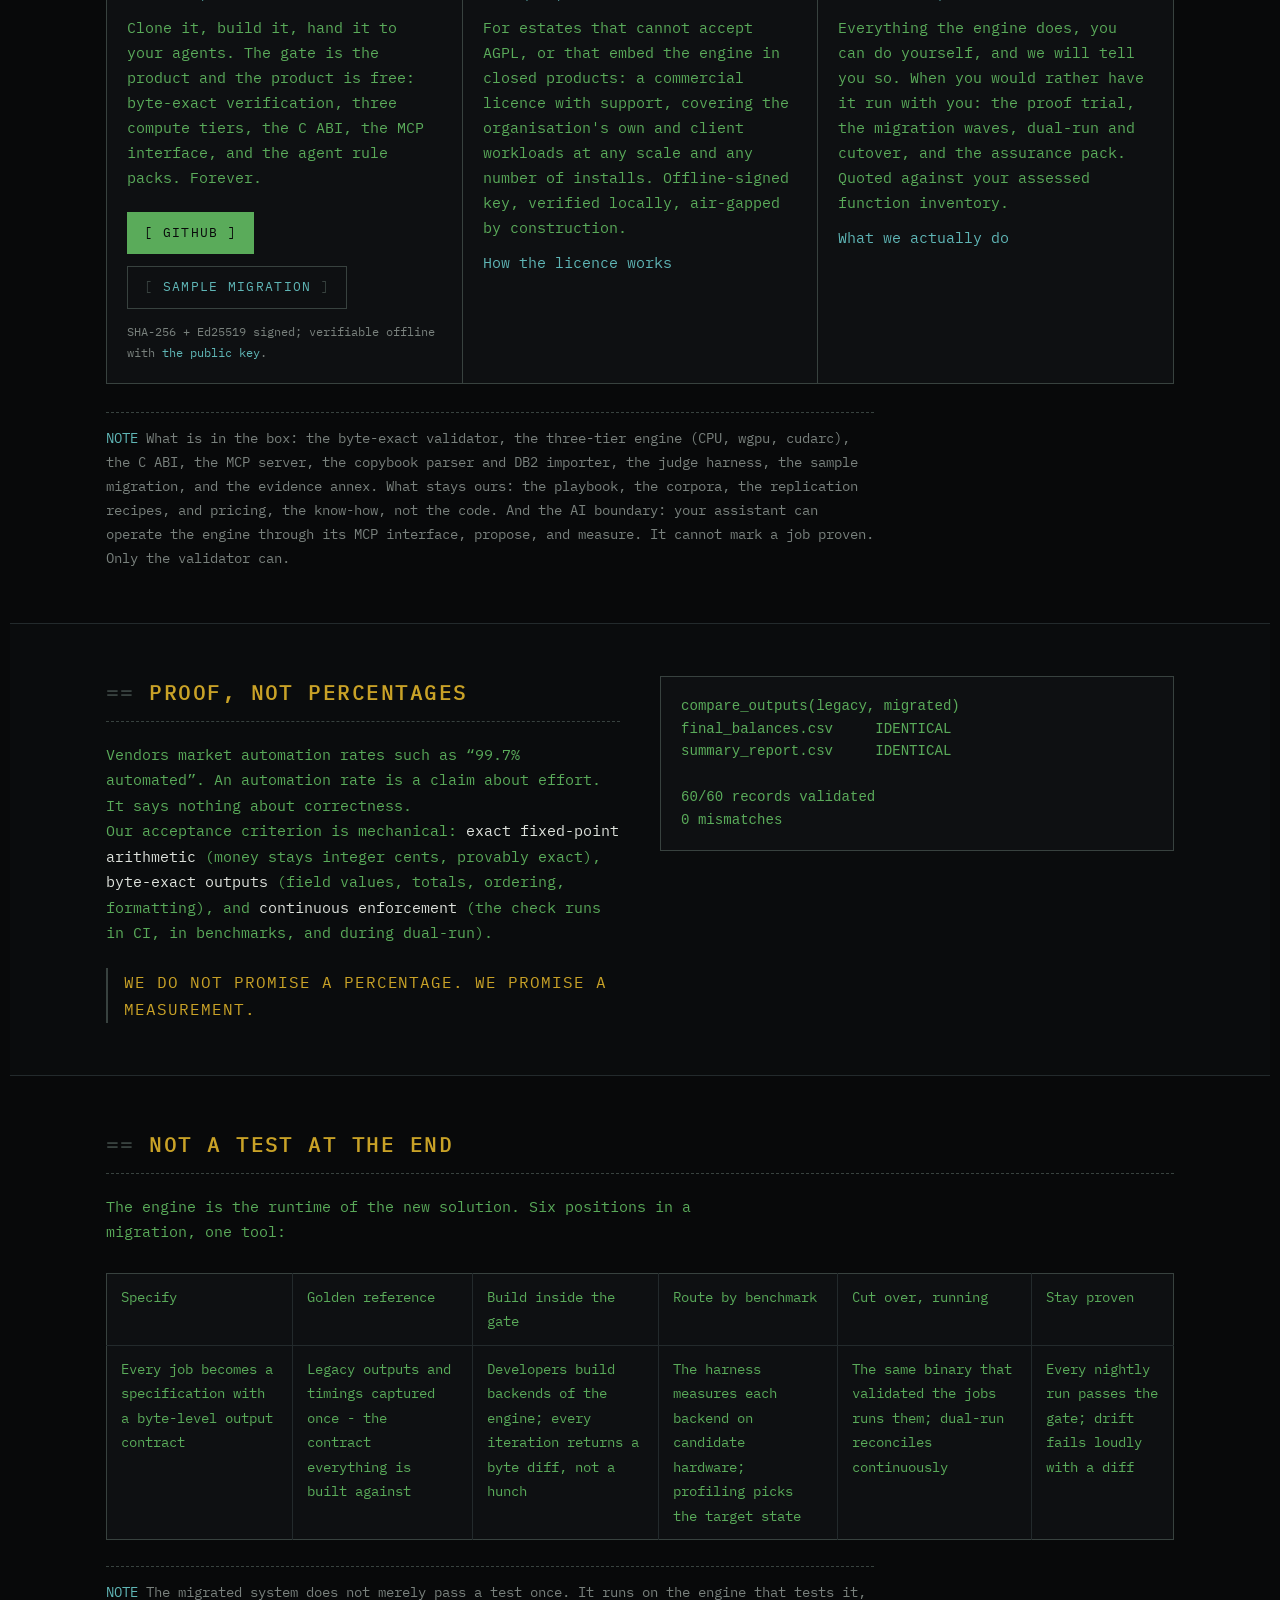
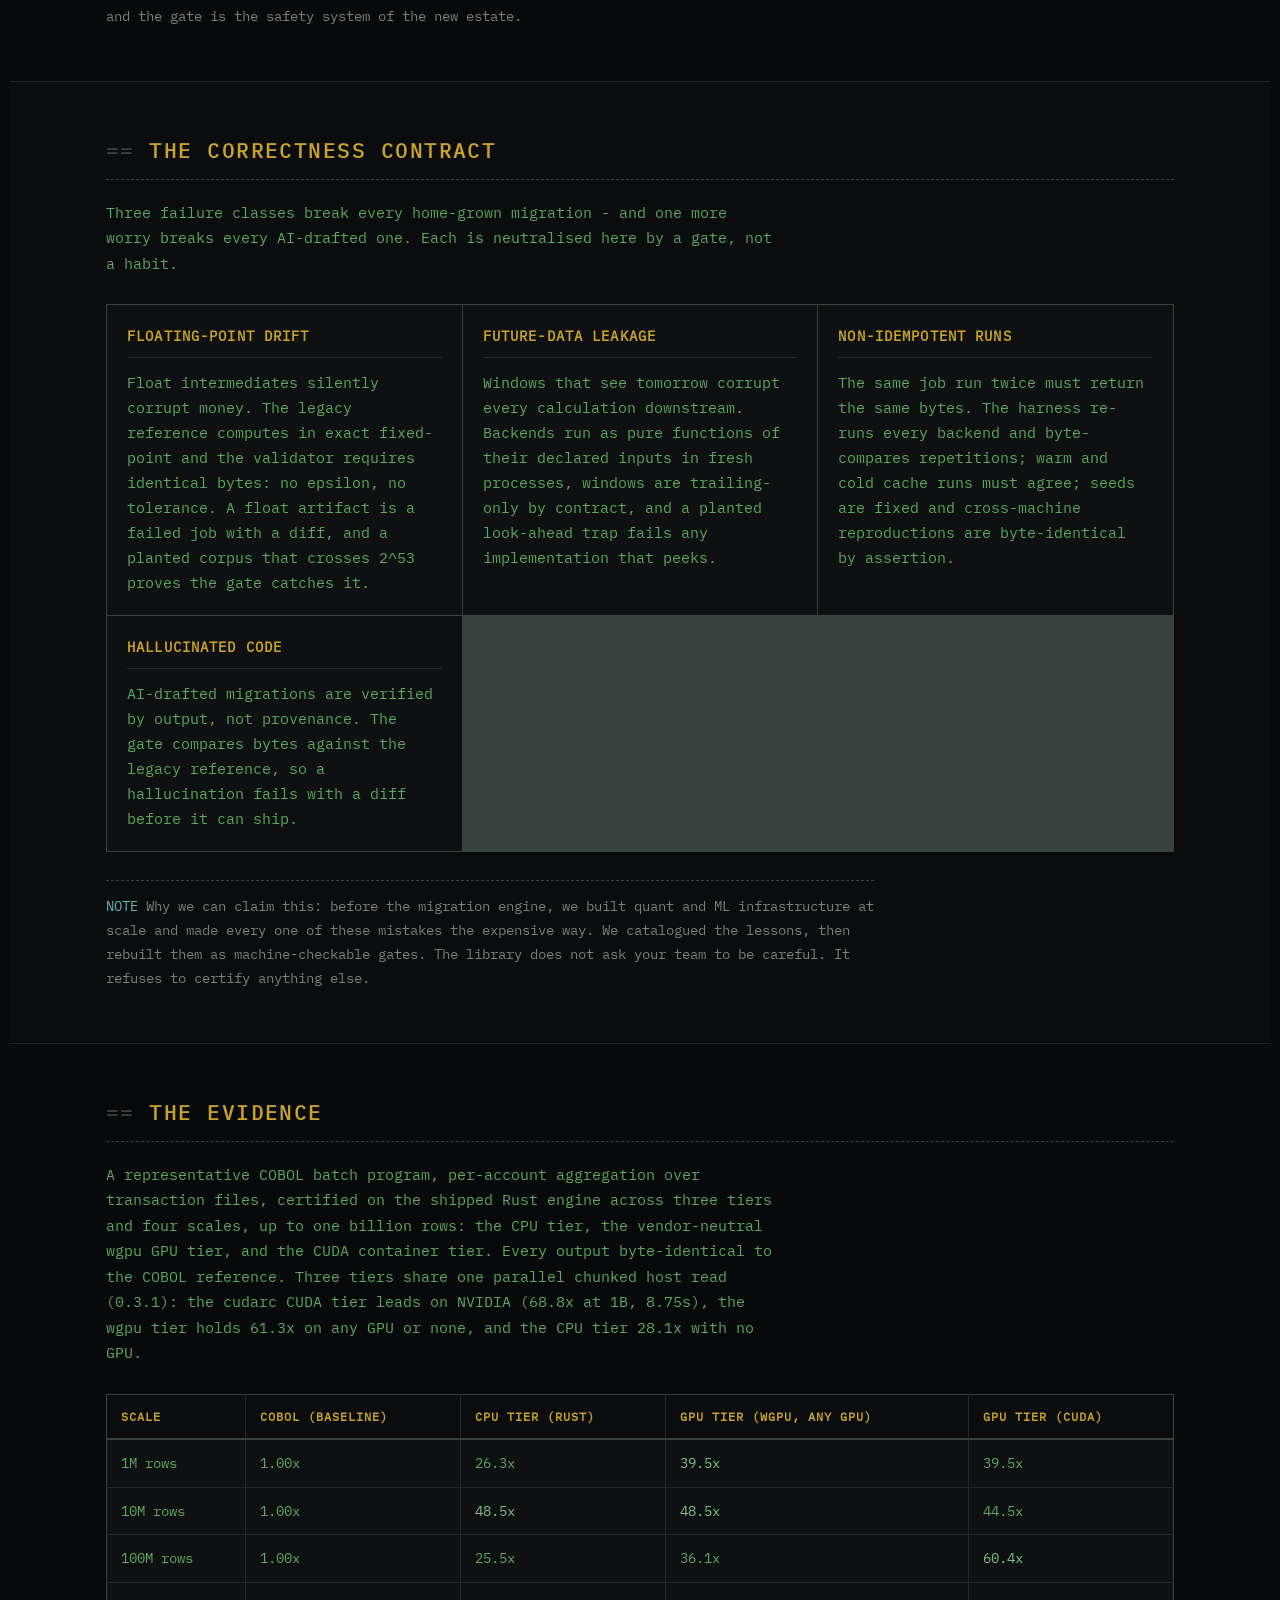
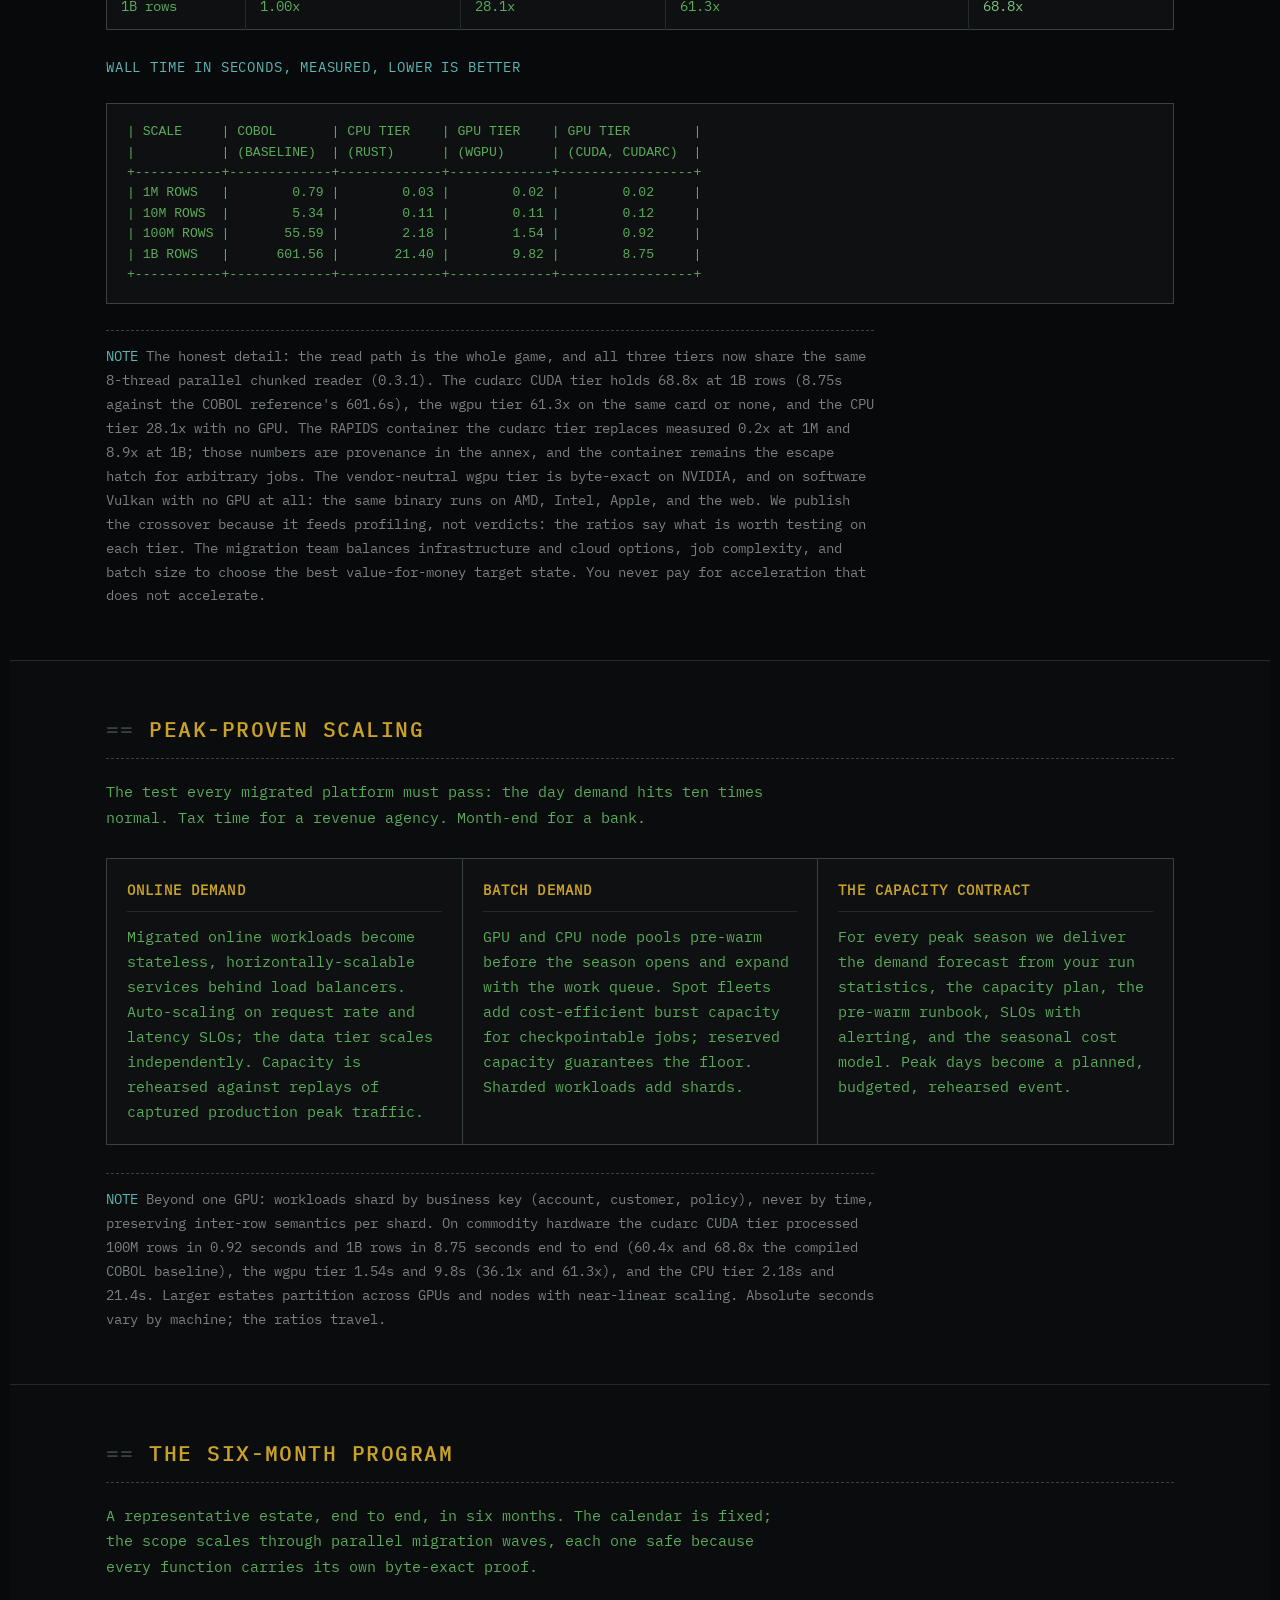
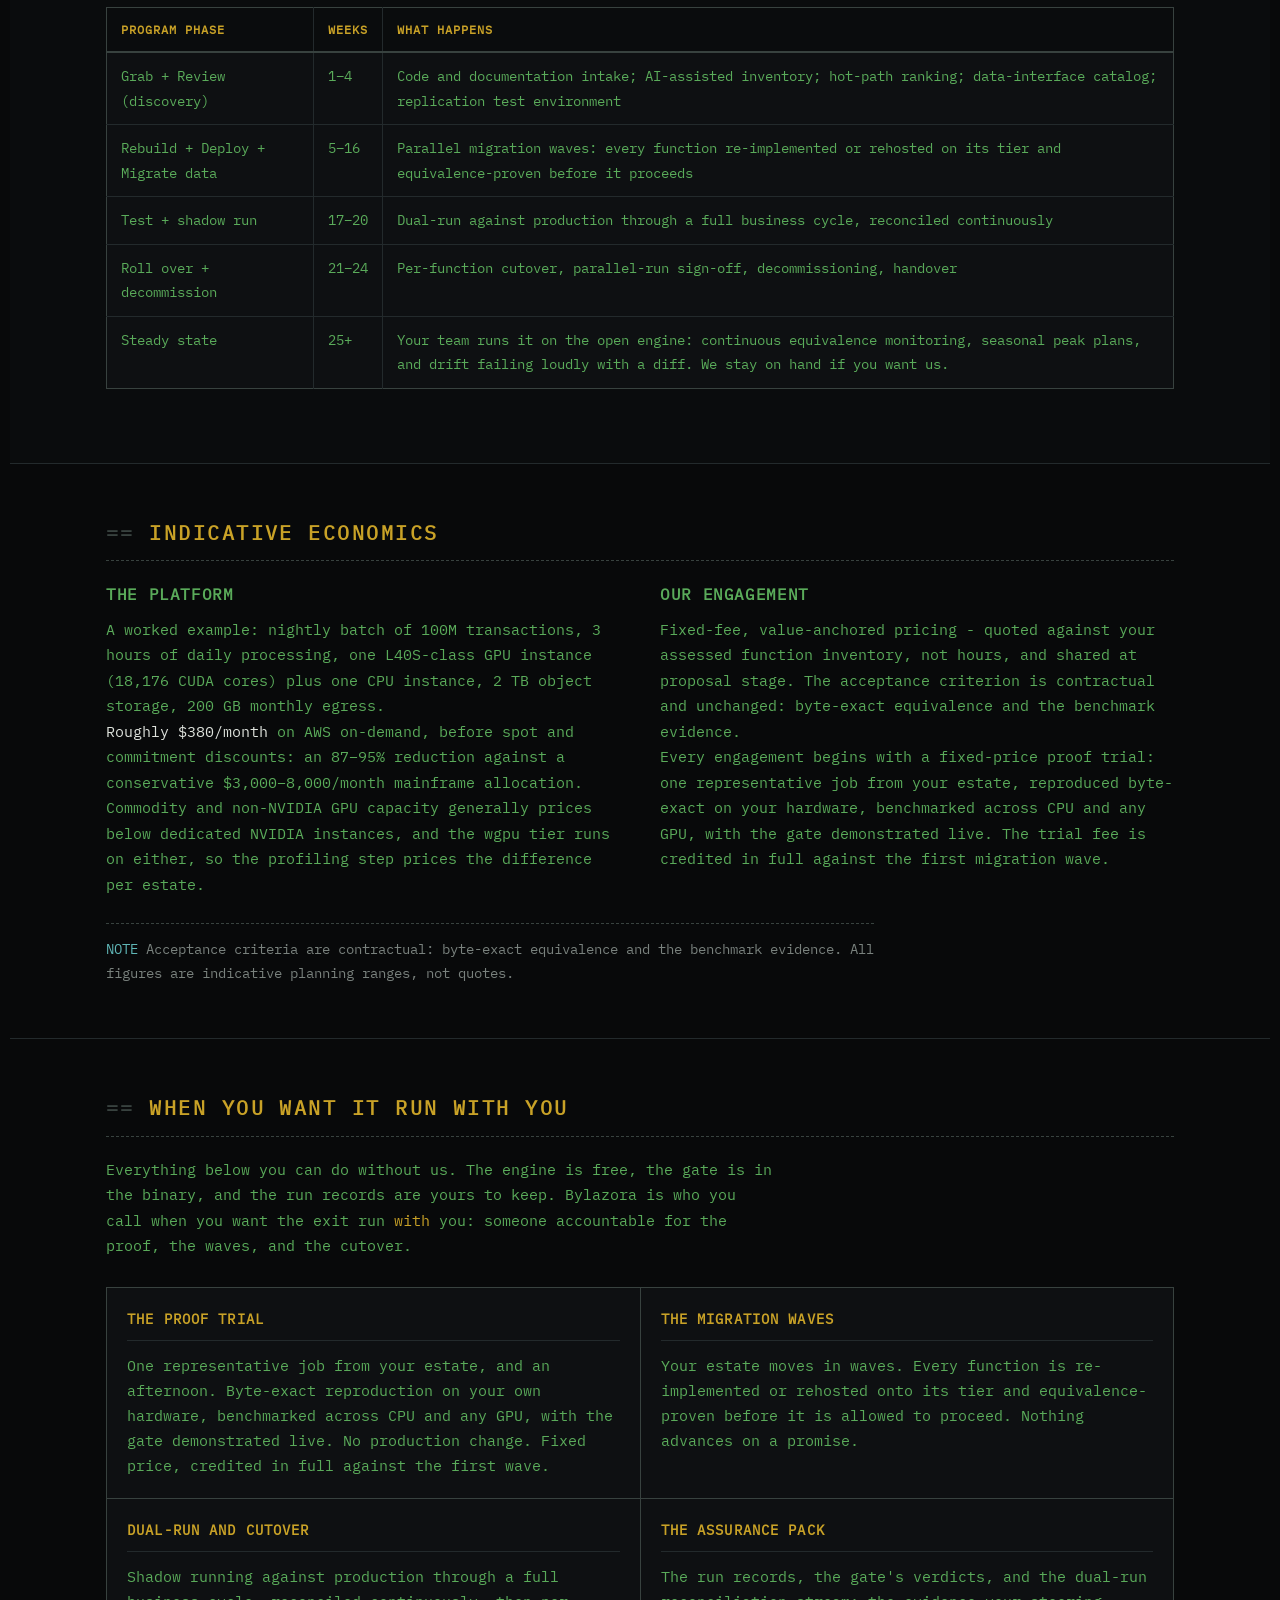
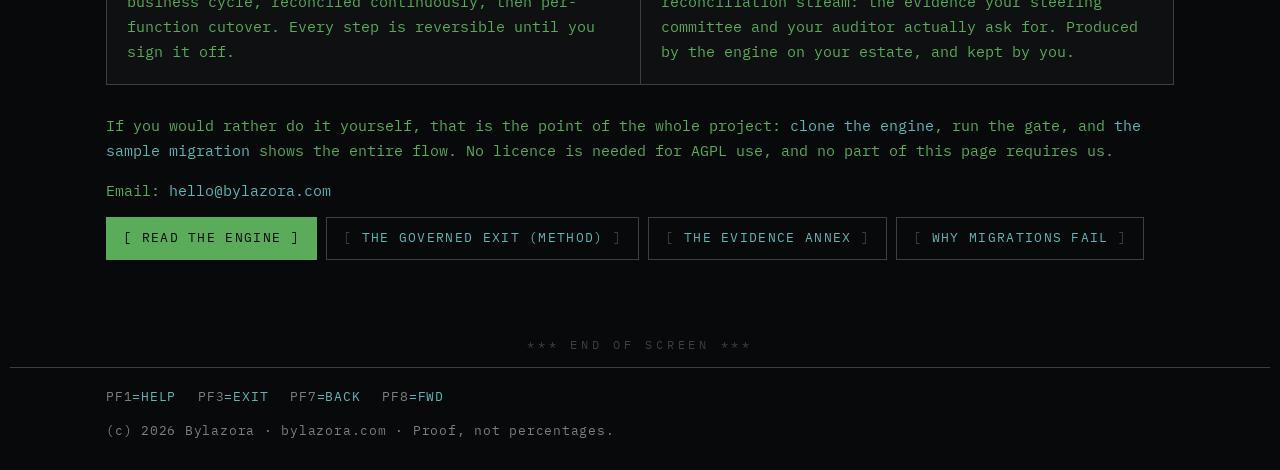
==== commit 9f8b06a1: "Bylazora 0.5.1 snapshot: project-first website" ====
--- a/index.html
+++ b/index.html
@@ -187,18 +187,25 @@
         <h3>Why this is the point</h3>
         <p>Every other AI coding tool asks you to trust the model. This one makes the model pass a gate. A hallucinated translation is not a style argument here: it is a byte difference, and the difference is the feedback the agent iterates against. Your assistant can be as inventive as it likes while drafting, because nothing reaches production without reproducing the legacy output exactly.</p>
         <p>That matters most where the work is worst. A real estate is not one program, it is thousands, each with its own copybook, fixed-point fields, batch window and dead code. The gate turns that from an act of faith into a queue of diffs, and the queue is what your team actually reviews.</p>
-        <p>The <a href="https://github.com/bylazora/bylazora/tree/main/agents">rule pack</a> teaches the agent the invariants before it drafts a line, and the <a href="https://github.com/bylazora/bylazora/tree/main/engine/src/mcp.rs">MCP server</a> is open source with the rest of the engine. The rule pack and a worked workspace template also ship on npm: <code>npm install bylazora</code>. Get the binary for <a href="#download">every platform</a>.</p>
+        <p>The <a href="https://github.com/bylazora/bylazora/tree/main/agents">rule pack</a> teaches the agent the invariants before it drafts a line, and the <a href="https://github.com/bylazora/bylazora/tree/main/engine/src/mcp.rs">MCP server</a> is open source with the rest of the engine. The rule pack, a worked workspace template, and the one-command wiring ship on npm: <code>npx bylazora setup claude</code>. Get the binary for <a href="#download">every platform</a>.</p>
       </div>
       <div class="codeblock">
-        <pre><code>$ bylazora-core mcp
+        <pre><code># wire a client in one command
+$ npx bylazora setup claude
+wrote .mcp.json
+
+# or serve the tools directly
+$ bylazora mcp
 JSON-RPC 2.0 over stdio, no network
 
-# any MCP client
+# the config it writes: node plus the CLI;
+# the engine path is discovered, never
+# hardcoded, and works on every platform
 {
   "mcpServers": {
     "bylazora": {
-      "command": "/path/to/bylazora-core",
-      "args": ["mcp"]
+      "command": "node",
+      "args": [".../cli.js", "mcp"]
     }
   }
 }
@@ -247,12 +254,15 @@
 # or the signed binary for your platform
 # https://github.com/bylazora/bylazora/releases
 
-# the agent pack on npm: rules/ and the
-# migrate workspace template
-npm install bylazora
+# the agent CLI on npm: setup, rules,
+# template, and the delegated loop
+npm install -g bylazora
+
+# wire your agent in one command
+bylazora setup claude
 
 # then point your agent at the gate
-bylazora-core mcp</code></pre>
+bylazora mcp</code></pre>
     </div>
   </div>
 </section>
